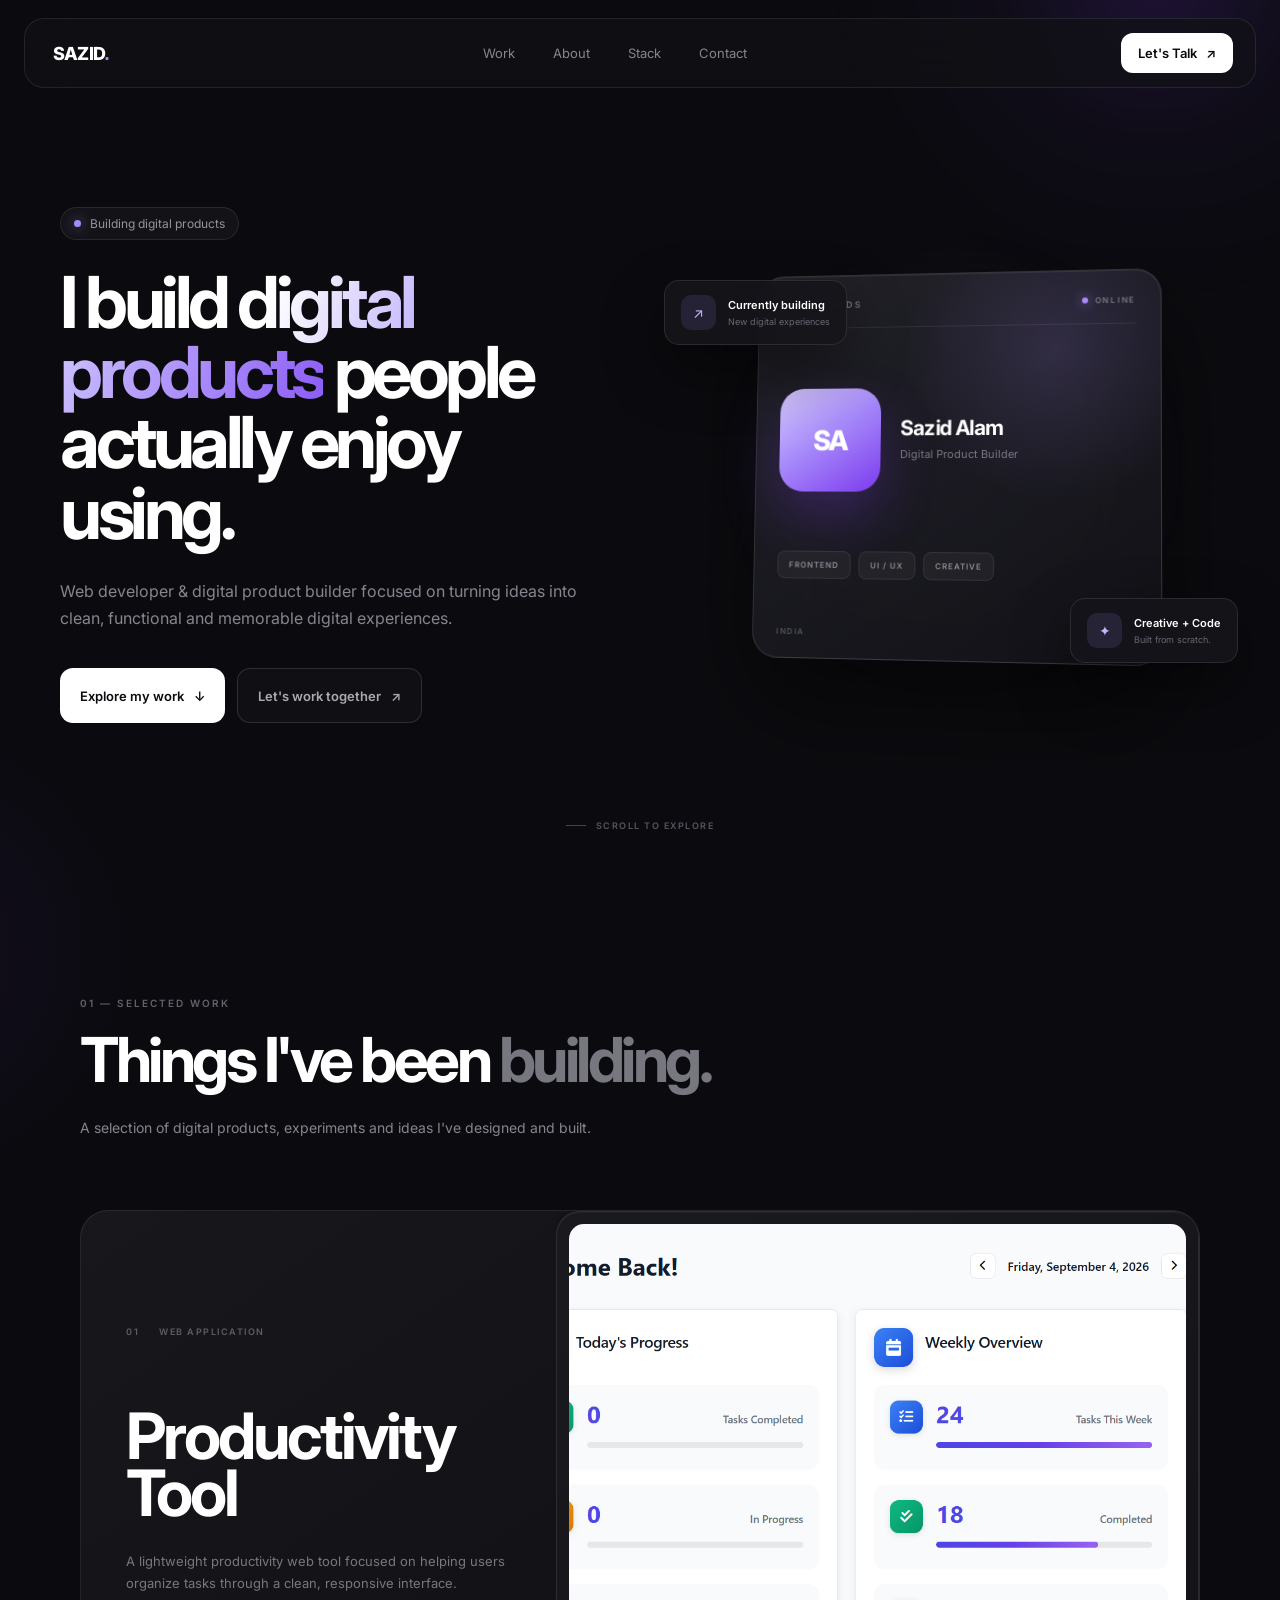
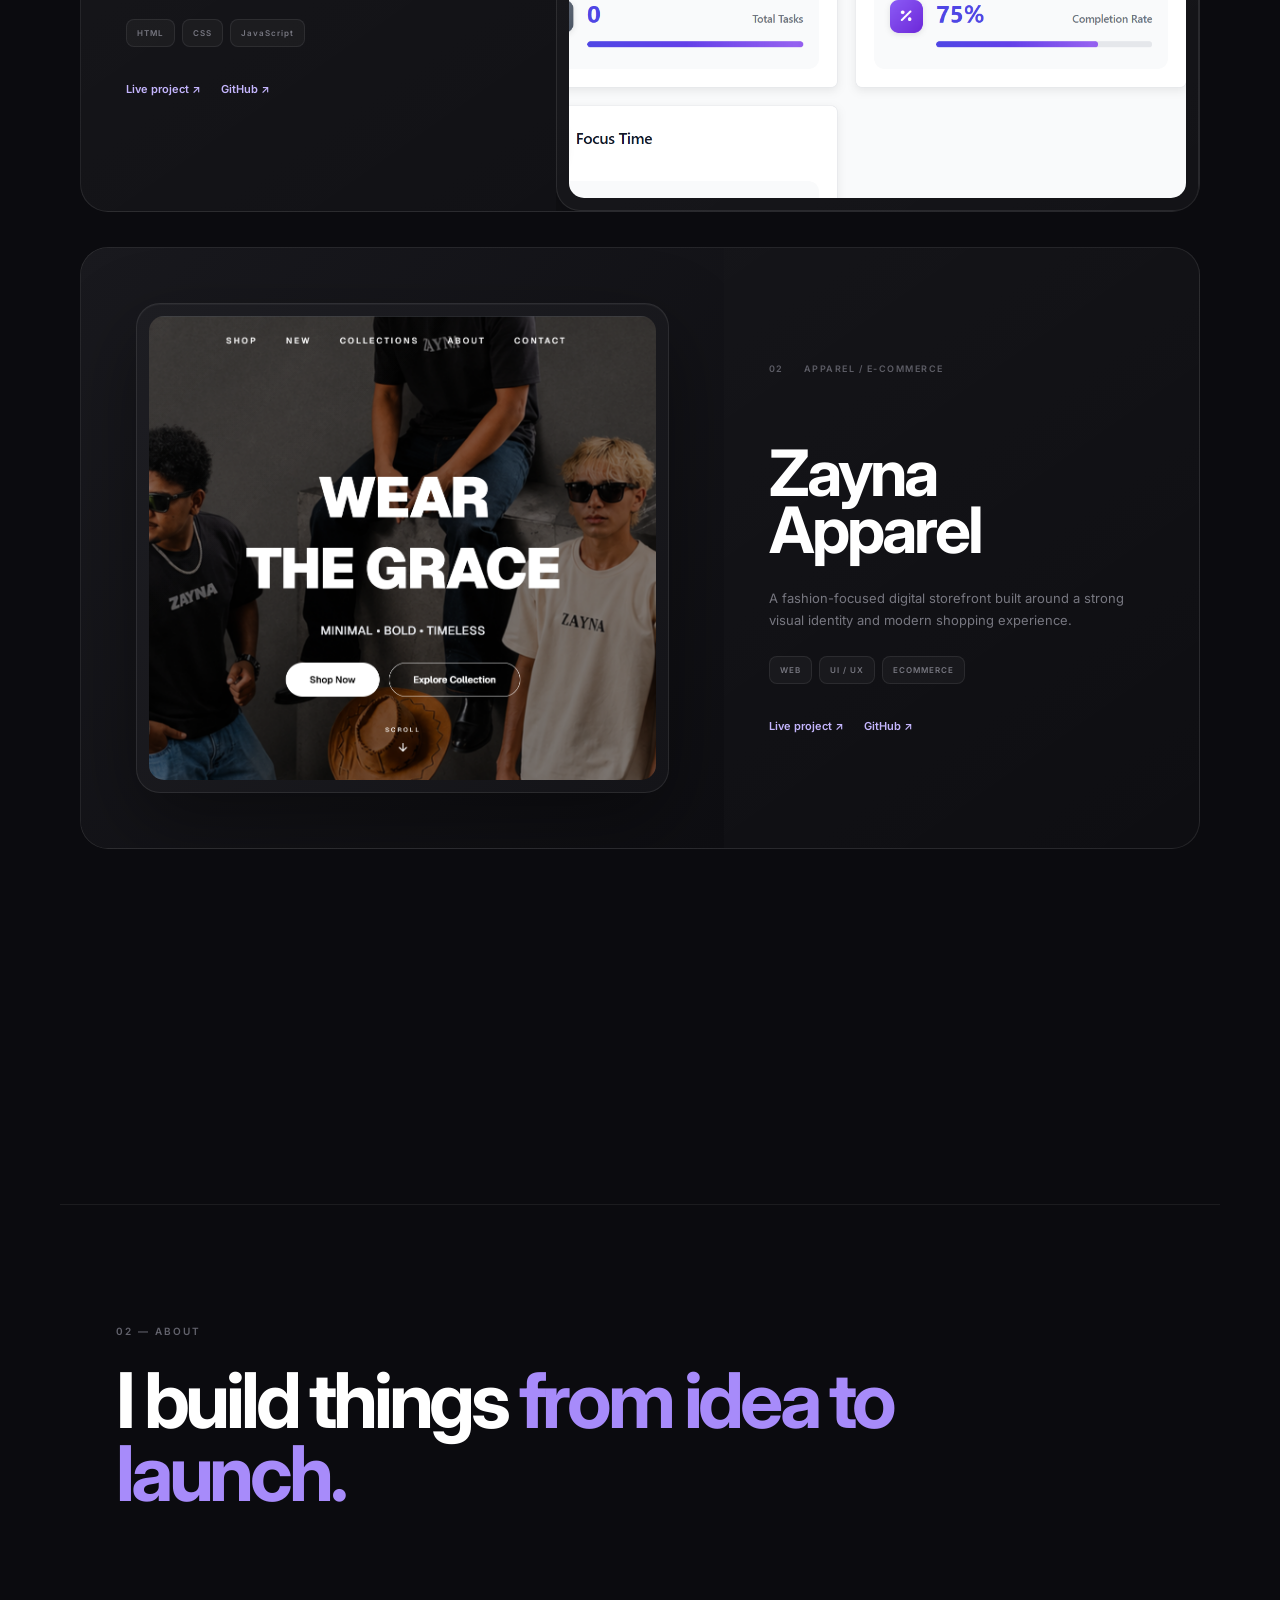
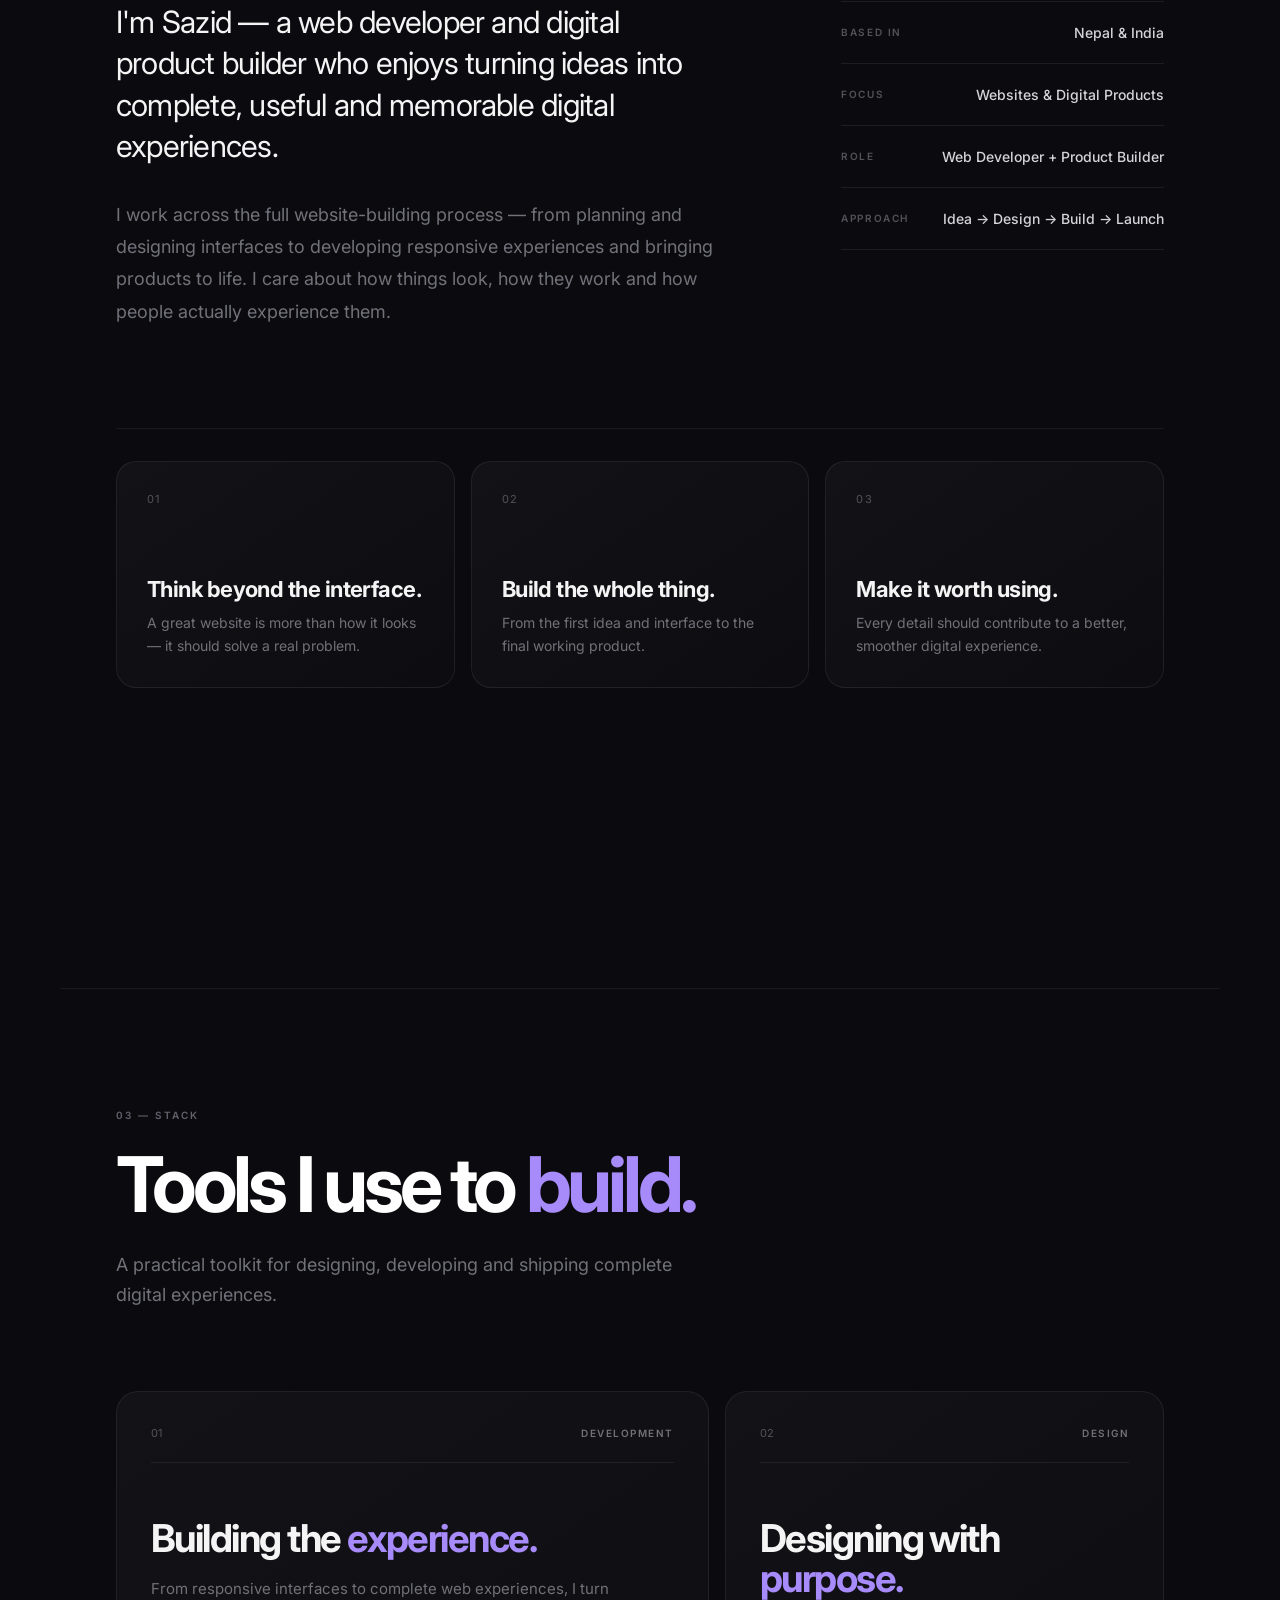
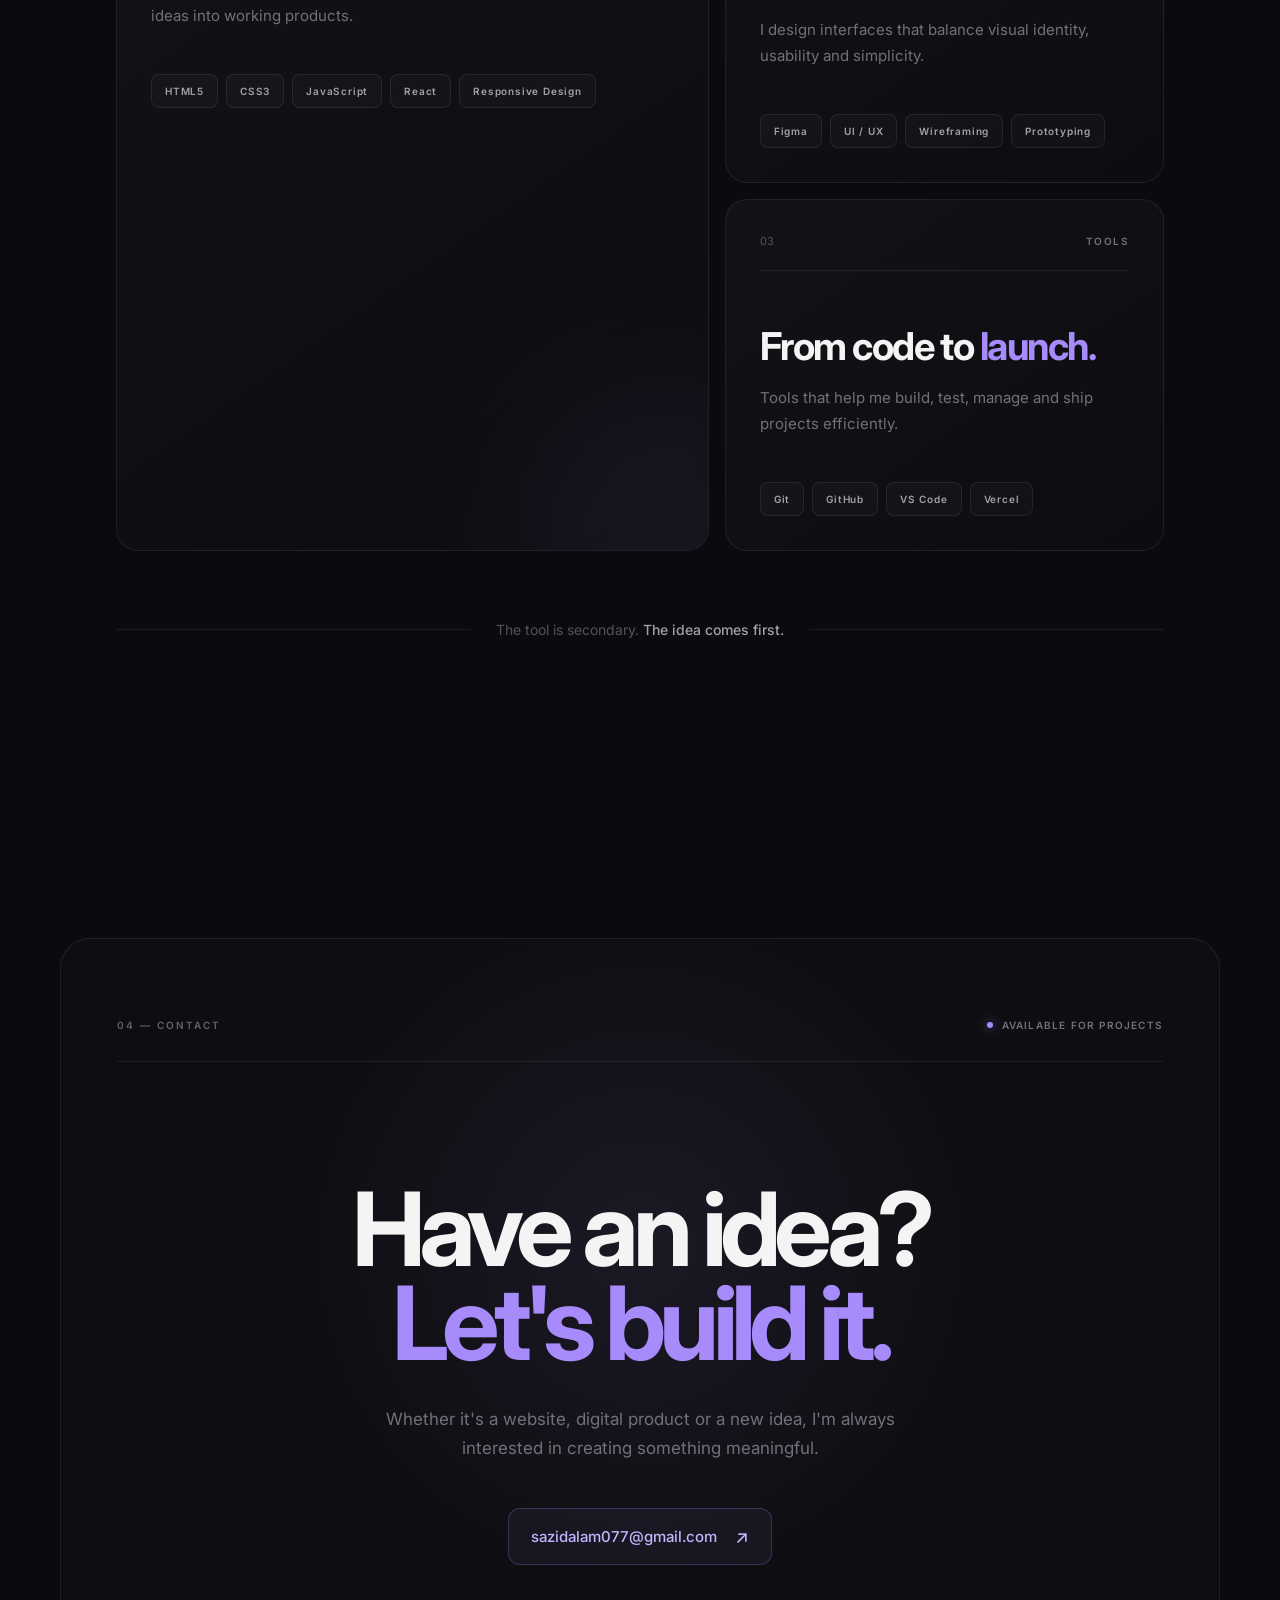
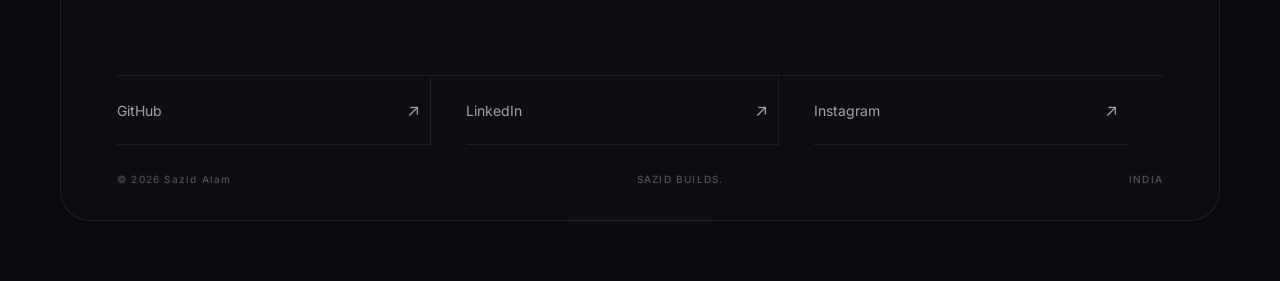
==== index.html @ a290284c "Deploy new portfolio" ====
<!DOCTYPE html>
<html lang="en">

<head>

    <meta charset="UTF-8">

    <meta
        name="viewport"
        content="width=device-width, initial-scale=1.0"
    >

    <!-- SEO -->
    <meta
        name="description"
        content="Sazid Alam — Web Developer and Digital Product Builder creating modern websites and digital experiences."
    >

    <meta
        name="keywords"
        content="Sazid Alam, web developer, website developer, digital product builder, UI UX designer, frontend developer, India"
    >

    <meta
        name="author"
        content="Sazid Alam"
    >

    <meta
        name="robots"
        content="index, follow"
    >


    <!-- Theme -->
    <meta
        name="theme-color"
        content="#0B0B0F"
    >


    <!-- Open Graph / Social Preview -->

    <meta
        property="og:title"
        content="Sazid Builds — Web Developer & Digital Product Builder"
    >

    <meta
        property="og:description"
        content="I build digital products people actually enjoy using."
    >

    <meta
        property="og:type"
        content="website"
    >

    <meta
        property="og:url"
        content="https://sazidbuilds.in/"
    >

    <meta
        property="og:image"
        content="https://sazidbuilds.in/assets/images/og-preview.png"
    >


    <!-- Twitter / X Preview -->

    <meta
        name="twitter:card"
        content="summary_large_image"
    >

    <meta
        name="twitter:title"
        content="Sazid Builds — Web Developer & Digital Product Builder"
    >

    <meta
        name="twitter:description"
        content="I build digital products people actually enjoy using."
    >

    <meta
        name="twitter:image"
        content="https://sazidbuilds.in/assets/images/og-preview.png"
    >


    <!-- Page -->

    <title>
        Sazid Builds — Web Developer & Digital Product Builder
    </title>
    <link
    rel="canonical"
    href="https://sazidbuilds.in/"
>


    <!-- Favicon -->

    <link
    rel="icon"
    type="image/svg+xml"
    href="assets/icons/favicon.svg"
>


    <!-- Preconnect -->

    <link
        rel="preconnect"
        href="https://fonts.googleapis.com"
    >

    <link
        rel="preconnect"
        href="https://fonts.gstatic.com"
        crossorigin
    >


    <!-- Font -->

    <link
        href="https://fonts.googleapis.com/css2?family=Inter:wght@400;500;600;700;800&display=swap"
        rel="stylesheet"
    >


    <!-- Main stylesheet -->

    <link
        rel="stylesheet"
        href="style.css"
    >

</head>


<body>

    <!-- Background glow -->
    <div class="background-glow"></div>


    <!-- NAVBAR -->
    <header class="navbar">

    <a href="#" class="logo">
        SAZID<span>.</span>
    </a>


    <!-- Desktop navigation -->
    <nav class="nav-links">

        <a href="#work">Work</a>
        <a href="#about">About</a>
        <a href="#stack">Stack</a>
        <a href="#contact">Contact</a>

    </nav>


    <!-- Desktop CTA -->
    <a href="#contact" class="nav-button">
        Let's Talk
        <span>↗</span>
    </a>


    <!-- Mobile menu button -->
    <button
        class="menu-toggle"
        aria-label="Open navigation"
        aria-expanded="false">

        <span></span>
        <span></span>

    </button>

</header>


<!-- Mobile navigation -->

<div class="mobile-menu">

    <nav>

        <a href="#work">Work</a>
        <a href="#about">About</a>
        <a href="#stack">Stack</a>
        <a href="#contact">Contact</a>

    </nav>


    <a href="#contact" class="mobile-menu-cta">
        Let's work together
        <span>↗</span>
    </a>

</div>



    <!-- HERO -->
    <main>

        <section class="hero">

            <div class="hero-content">

                <div class="status">
                    <span class="status-dot"></span>
                    Building digital products
                </div>


                <h1>
                    I build
                    <span class="gradient-text">digital products</span>
                    people actually enjoy using.
                </h1>


               <p class="hero-description">
    Web developer & digital product builder focused on turning
    ideas into clean, functional and memorable digital experiences.
</p>


                <div class="hero-buttons">

                    <a href="#work" class="primary-button">
                        Explore my work
                        <span>↓</span>
                    </a>

                    <a href="#contact" class="secondary-button">
                        Let's work together
                        <span>↗</span>
                    </a>

                </div>

            </div>



            <!-- HERO VISUAL -->
            <div class="hero-visual">

                <div class="hero-grid"></div>

                <div class="hero-glow"></div>


                <!-- Main identity card -->
                <div class="identity-card">

                    <div class="identity-top">

                        <span>SAZID BUILDS</span>

                        <span class="live-indicator">
                            <i></i>
                            ONLINE
                        </span>

                    </div>


                    <div class="identity-center">

                        <div class="monogram">
                            SA
                        </div>

                        <div class="identity-name">
                            <h3>Sazid Alam</h3>
                            <p>Digital Product Builder</p>
                        </div>

                    </div>


                    <div class="identity-tags">

                        <span>FRONTEND</span>
                        <span>UI / UX</span>
                        <span>CREATIVE</span>

                    </div>


                    <div class="identity-footer">
                        <span>INDIA</span>
                        <span>2026</span>
                    </div>

                </div>



                <!-- Floating card 1 -->
                <div class="floating-card floating-card-one">

                    <div class="floating-icon">
                        ✦
                    </div>

                    <div>
                        <strong>Creative + Code</strong>
                        <small>Built from scratch.</small>
                    </div>

                </div>



                <!-- Floating card 2 -->
                <div class="floating-card floating-card-two">

                    <span class="mini-symbol">
                        ↗
                    </span>

                    <div>
                        <strong>Currently building</strong>
                        <small>New digital experiences</small>
                    </div>

                </div>

            </div>

        </section>



        <!-- SCROLL INDICATOR -->
        <div class="scroll-indicator">
            <span></span>
            Scroll to explore
        </div>



        <!-- =========================================
             SELECTED WORK
        ========================================== -->

        <section id="work" class="work-section">


            <!-- SECTION HEADING -->
            <div class="section-heading">

                <span class="eyebrow">
                    01 — SELECTED WORK
                </span>

                <h2>
                    Things I've been
                    <span>building.</span>
                </h2>

                <p class="section-intro">
                    A selection of digital products, experiments and ideas
                    I've designed and built.
                </p>

            </div>



            <!-- =========================================
                 PROJECT 01 — PRODUCTIVITY TOOL
            ========================================== -->

            <article class="project project-featured">


                <!-- PROJECT INFORMATION -->
                <div class="project-info">

                    <div class="project-meta">
                        <span>01</span>
                        <span>WEB APPLICATION</span>
                    </div>


                    <h3>
                        Productivity<br>
                        Tool
                    </h3>


                    <p>
                        A lightweight productivity web tool focused on
                        helping users organize tasks through a clean,
                        responsive interface.
                    </p>


                    <div class="tech-list">
                        <span>HTML</span>
                        <span>CSS</span>
                        <span>JavaScript</span>
                    </div>


                    <div class="project-links">

                        <a
                            href="https://sazidalam077-svg.github.io/productivity-tool/"
                            target="_blank"
                            rel="noopener noreferrer">
                            Live project ↗
                        </a>

                        <a
                            href="https://github.com/sazidalam077-svg/productivity-tool"
                            target="_blank"
                            rel="noopener noreferrer">
                            GitHub ↗
                        </a>

                    </div>

                </div>



                <!-- REAL PRODUCTIVITY SCREENSHOT -->
                <div class="project-visual productivity-visual">

                    <div class="real-project-frame">

                        <div class="project-image-wrap">

                            <img
                                src="assets/images/productivity-tool.png"
                                alt="Productivity Tool dashboard">

                        </div>

                    </div>

                </div>

            </article>



            <!-- =========================================
                 PROJECT 02 — ZAYNA APPAREL
            ========================================== -->

            <article class="project project-zayna">


                <!-- REAL ZAYNA SCREENSHOT -->
                <div class="project-visual zayna-visual">

                    <div class="real-project-frame">

                        <div class="project-image-wrap">

                            <img
                                src="assets/images/zayna.png"
                                alt="Zayna Apparel website">

                        </div>

                    </div>

                </div>



                <!-- PROJECT INFORMATION -->
                <div class="project-info">

                    <div class="project-meta">
                        <span>02</span>
                        <span>APPAREL / E-COMMERCE</span>
                    </div>


                    <h3>
                        Zayna<br>
                        Apparel
                    </h3>


                    <p>
                        A fashion-focused digital storefront built around
                        a strong visual identity and modern shopping experience.
                    </p>


                    <div class="tech-list">
                        <span>WEB</span>
                        <span>UI / UX</span>
                        <span>ECOMMERCE</span>
                    </div>


                    <div class="project-links">

                        <a
                            href="https://zayna-apparel.vercel.app"
                            target="_blank"
                            rel="noopener noreferrer">
                            Live project ↗
                        </a>

                        <a
                            href="https://github.com/sazidalam077-svg/zayna-apparel"
                            target="_blank"
                            rel="noopener noreferrer">
                            GitHub ↗
                        </a>

                    </div>

                </div>

            </article>


        </section>
          <!-- =========================================
     ABOUT
========================================= -->

<section id="about" class="about-section">

    <div class="about-heading">

        <span class="eyebrow">
            02 — ABOUT
        </span>

        <h2>
            I build things
            <span>from idea to launch.</span>
        </h2>

    </div>


    <div class="about-grid">

        <!-- Main introduction -->
        <div class="about-main">

            <p class="about-lead">
                I'm Sazid — a web developer and digital product
                builder who enjoys turning ideas into complete,
                useful and memorable digital experiences.
            </p>

            <p class="about-text">
                I work across the full website-building process —
                from planning and designing interfaces to developing
                responsive experiences and bringing products to life.
                I care about how things look, how they work and how
                people actually experience them.
            </p>

        </div>


        <!-- Side information -->
        <div class="about-side">

            <div class="about-item">
                <span>BASED IN</span>
                <strong>Nepal & India</strong>
            </div>

            <div class="about-item">
                <span>FOCUS</span>
                <strong>Websites & Digital Products</strong>
            </div>

            <div class="about-item">
                <span>ROLE</span>
                <strong>Web Developer + Product Builder</strong>
            </div>

            <div class="about-item">
                <span>APPROACH</span>
                <strong>Idea → Design → Build → Launch</strong>
            </div>

        </div>

    </div>


    <!-- Philosophy cards -->
    <div class="about-principles">

        <div class="principle-card">

            <span>01</span>

            <h3>
                Think beyond the interface.
            </h3>

            <p>
                A great website is more than how it looks —
                it should solve a real problem.
            </p>

        </div>


        <div class="principle-card">

            <span>02</span>

            <h3>
                Build the whole thing.
            </h3>

            <p>
                From the first idea and interface to the
                final working product.
            </p>

        </div>


        <div class="principle-card">

            <span>03</span>

            <h3>
                Make it worth using.
            </h3>

            <p>
                Every detail should contribute to a better,
                smoother digital experience.
            </p>

        </div>

    </div>

</section>  
<!-- =========================================
     STACK
========================================= -->

<section id="stack" class="stack-section">

    <div class="stack-heading">

        <span class="eyebrow">
            03 — STACK
        </span>

        <h2>
            Tools I use to
            <span>build.</span>
        </h2>

        <p>
            A practical toolkit for designing, developing and
            shipping complete digital experiences.
        </p>

    </div>


    <div class="stack-grid">


        <!-- DEVELOPMENT -->

        <div class="stack-card stack-card-large">

            <div class="stack-card-top">
                <span>01</span>
                <span>DEVELOPMENT</span>
            </div>

            <h3>
                Building the
                <span>experience.</span>
            </h3>

            <p>
                From responsive interfaces to complete web
                experiences, I turn ideas into working products.
            </p>

            <div class="stack-tags">

                <span>HTML5</span>
                <span>CSS3</span>
                <span>JavaScript</span>
                <span>React</span>
                <span>Responsive Design</span>

            </div>

        </div>



        <!-- DESIGN -->

        <div class="stack-card">

            <div class="stack-card-top">
                <span>02</span>
                <span>DESIGN</span>
            </div>

            <h3>
                Designing with
                <span>purpose.</span>
            </h3>

            <p>
                I design interfaces that balance visual identity,
                usability and simplicity.
            </p>

            <div class="stack-tags">

                <span>Figma</span>
                <span>UI / UX</span>
                <span>Wireframing</span>
                <span>Prototyping</span>

            </div>

        </div>



        <!-- TOOLS -->

        <div class="stack-card">

            <div class="stack-card-top">
                <span>03</span>
                <span>TOOLS</span>
            </div>

            <h3>
                From code to
                <span>launch.</span>
            </h3>

            <p>
                Tools that help me build, test, manage and
                ship projects efficiently.
            </p>

            <div class="stack-tags">

                <span>Git</span>
                <span>GitHub</span>
                <span>VS Code</span>
                <span>Vercel</span>

            </div>

        </div>


    </div>


    <!-- Bottom statement -->

    <div class="stack-footer">

        <span class="stack-footer-line"></span>

        <p>
            The tool is secondary.
            <strong>The idea comes first.</strong>
        </p>

        <span class="stack-footer-line"></span>

    </div>

</section>
<!-- =========================================
     CONTACT
========================================= -->

<section id="contact" class="contact-section">

    <div class="contact-top">

        <span class="eyebrow">
            04 — CONTACT
        </span>

        <span class="contact-status">
            <i></i>
            AVAILABLE FOR PROJECTS
        </span>

    </div>


    <div class="contact-content">

        <h2>
            Have an idea?
            <span>Let's build it.</span>
        </h2>

        <p>
            Whether it's a website, digital product or a new idea,
            I'm always interested in creating something meaningful.
        </p>

        <a
            href="mailto:sazidalam077@gmail.com"
            class="contact-email">
            sazidalam077@gmail.com
            <span>↗</span>
        </a>

    </div>


    <!-- CONTACT LINKS -->

    <div class="contact-links">

        <a
    href="https://github.com/sazidalam077-svg"
    target="_blank"
    rel="noopener noreferrer"
    aria-label="Visit Sazid Alam on GitHub">

    <span>GitHub</span>
    <span>↗</span>

</a>


        <a
    href="https://www.linkedin.com/in/sazid-alam-04b32231a/"
    target="_blank"
    rel="noopener noreferrer"
    aria-label="Visit Sazid Alam on LinkedIn">

            <span>LinkedIn</span>
            <span>↗</span>

        </a>


       <a
    href="https://www.instagram.com/being_yawn_/"
    target="_blank"
    rel="noopener noreferrer"
    aria-label="Visit Sazid Alam on Instagram">

            <span>Instagram</span>
            <span>↗</span>

        </a>

    </div>


    <!-- FOOTER -->

    <footer class="site-footer">

        <span>
            © 2026 Sazid Alam
        </span>

        <span>
            SAZID BUILDS.
        </span>

        <span>
            INDIA
        </span>

    </footer>

</section>


    </main>



    <!-- JAVASCRIPT -->
    <script src="script.js"></script>

</body>

</html>
---- style.css ----
/* =========================================================
   SAZID BUILDS — GLOBAL
========================================================= */

:root {
    --bg: #0b0b0f;
    --surface: #111116;
    --surface-light: #17171d;

    --white: #ffffff;
    --text: #e8e8ed;
    --muted: #85858f;
    --dim: #55555f;

    --purple: #a78bfa;
    --purple-light: #c4b5fd;
    --purple-dark: #7c3aed;

    --border: rgba(255, 255, 255, 0.09);
    --border-light: rgba(255, 255, 255, 0.13);
}


/* =========================================================
   RESET
========================================================= */

* {
    margin: 0;
    padding: 0;
    box-sizing: border-box;
}

html {
    scroll-behavior: smooth;
}

body {
    font-family: "Inter", sans-serif;
    background: var(--bg);
    color: var(--white);
    min-height: 100vh;
    overflow-x: hidden;
}

a {
    color: inherit;
    text-decoration: none;
}

button,
a {
    -webkit-tap-highlight-color: transparent;
}


/* =========================================================
   BACKGROUND
========================================================= */

body::before {
    content: "";

    position: fixed;

    width: 650px;
    height: 650px;

    top: -350px;
    right: -200px;

    background:
        radial-gradient(
            circle,
            rgba(124, 58, 237, 0.18),
            rgba(124, 58, 237, 0.04) 35%,
            transparent 70%
        );

    filter: blur(20px);

    pointer-events: none;

    z-index: -2;
}

body::after {
    content: "";

    position: fixed;

    width: 500px;
    height: 500px;

    left: -350px;
    bottom: -300px;

    background:
        radial-gradient(
            circle,
            rgba(124, 58, 237, 0.08),
            transparent 70%
        );

    pointer-events: none;

    z-index: -2;
}


/* =========================================================
   NAVBAR
========================================================= */

.navbar {
    position: fixed;

    top: 18px;
    left: 50%;

    transform: translateX(-50%);

    width: min(1250px, calc(100% - 48px));

    height: 70px;

    padding: 0 22px 0 28px;

    display: flex;
    align-items: center;
    justify-content: space-between;

    background:
        rgba(17, 17, 22, 0.72);

    border: 1px solid var(--border);

    border-radius: 20px;

    backdrop-filter: blur(24px);
    -webkit-backdrop-filter: blur(24px);

    z-index: 1000;

    transition:
        background 0.3s ease,
        border-color 0.3s ease,
        box-shadow 0.3s ease;
}

.navbar.scrolled {
    background:
        rgba(11, 11, 15, 0.9);

    border-color:
        rgba(255, 255, 255, 0.12);

    box-shadow:
        0 15px 50px rgba(0, 0, 0, 0.3);
}


/* Logo */

.logo {
    font-size: 18px;

    font-weight: 800;

    letter-spacing: -0.8px;
}

.logo span {
    color: var(--purple);
}


/* Navigation */

.nav-links {
    display: flex;

    align-items: center;

    gap: 38px;
}

.nav-links a {
    color: #85858e;

    font-size: 13px;

    transition:
        color 0.25s ease;
}

.nav-links a:hover {
    color: var(--white);
}


/* Let's Talk */

.nav-button {
    display: flex;

    align-items: center;

    gap: 9px;

    padding: 12px 17px;

    background: var(--white);

    color: #0b0b0f;

    border-radius: 12px;

    font-size: 13px;

    font-weight: 600;

    transition:
        transform 0.25s ease,
        box-shadow 0.25s ease;
}

.nav-button:hover {
    transform: translateY(-2px);

    box-shadow:
        0 10px 30px rgba(255, 255, 255, 0.12);
}


/* =========================================================
   HERO
========================================================= */

.hero {
    position: relative;

    width: min(1250px, 100%);

    min-height: 850px;

    margin: 0 auto;

    padding:
        180px 45px
        100px;

    display: grid;

    grid-template-columns:
        1fr
        0.95fr;

    align-items: center;

    gap: 70px;
}


/* =========================================================
   HERO LEFT
========================================================= */

.hero-content {
    position: relative;

    z-index: 5;
}


/* Status */

.status {
    display: inline-flex;

    align-items: center;

    gap: 9px;

    padding: 8px 13px;

    margin-bottom: 27px;

    background:
        rgba(255, 255, 255, 0.035);

    border:
        1px solid var(--border);

    border-radius: 100px;

    color: #94949e;

    font-size: 12px;
}

.status-dot {
    width: 7px;
    height: 7px;

    border-radius: 50%;

    background: var(--purple);

    box-shadow:
        0 0 14px rgba(167, 139, 250, 0.8);
}


/* Heading */

.hero h1 {
    max-width: 700px;

    font-size:
        clamp(48px, 5.6vw, 76px);

    line-height: 0.98;

    font-weight: 700;

    letter-spacing: -4.5px;
}

.gradient-text {
    background:
        linear-gradient(
            110deg,
            #ffffff 10%,
            #c4b5fd 45%,
            #8b5cf6 100%
        );

    -webkit-background-clip: text;
    background-clip: text;

    color: transparent;
}


/* Description */

.hero-description {
    max-width: 570px;

    margin-top: 30px;

    color: var(--muted);

    font-size: 16px;

    line-height: 1.7;
}


/* Buttons */

.hero-buttons {
    display: flex;

    gap: 12px;

    margin-top: 36px;
}

.primary-button,
.secondary-button {
    display: flex;

    align-items: center;

    justify-content: center;

    gap: 10px;

    min-height: 55px;

    padding: 0 20px;

    border-radius: 13px;

    font-size: 13px;

    font-weight: 600;

    transition:
        transform 0.25s ease,
        background 0.25s ease,
        border-color 0.25s ease;
}

.primary-button {
    background: var(--white);

    color: #0b0b0f;
}

.primary-button:hover {
    transform: translateY(-3px);

    box-shadow:
        0 12px 35px rgba(255, 255, 255, 0.1);
}

.secondary-button {
    background:
        rgba(255, 255, 255, 0.025);

    border:
        1px solid var(--border-light);

    color: #aaaab3;
}

.secondary-button:hover {
    transform: translateY(-3px);

    background:
        rgba(255, 255, 255, 0.05);

    color: white;
}


/* =========================================================
   HERO RIGHT
========================================================= */

.hero-visual {
    position: relative;

    height: 520px;

    display: flex;

    align-items: center;
    justify-content: center;

    perspective: 1200px;
}


/* =========================================================
   GRID
========================================================= */

.hero-grid {
    position: absolute;

    width: 560px;
    height: 560px;

    background-image:
        linear-gradient(
            rgba(255, 255, 255, 0.035) 1px,
            transparent 1px
        ),
        linear-gradient(
            90deg,
            rgba(255, 255, 255, 0.035) 1px,
            transparent 1px
        );

    background-size: 45px 45px;

    opacity: 0.65;

    mask-image:
        radial-gradient(
            circle,
            black 15%,
            transparent 70%
        );

    -webkit-mask-image:
        radial-gradient(
            circle,
            black 15%,
            transparent 70%
        );

    transform:
        perspective(900px)
        rotateX(58deg)
        rotateZ(-10deg);

    pointer-events: none;
}


/* =========================================================
   HERO GLOW
========================================================= */

.hero-glow {
    position: absolute;

    width: 430px;
    height: 430px;

    border-radius: 50%;

    background:
        radial-gradient(
            circle,
            rgba(139, 92, 246, 0.22),
            rgba(139, 92, 246, 0.07) 40%,
            transparent 70%
        );

    filter: blur(25px);

    pointer-events: none;
}


/* =========================================================
   IDENTITY CARD
========================================================= */

.identity-card {
    position: relative;

    width: 410px;
    height: 390px;

    padding: 24px;

    border-radius: 26px;

    background:
        linear-gradient(
            145deg,
            rgba(35, 35, 42, 0.9),
            rgba(17, 17, 22, 0.94)
        );

    border:
        1px solid
        rgba(255, 255, 255, 0.13);

    box-shadow:
        0 45px 100px rgba(0, 0, 0, 0.55),
        inset 0 1px 0 rgba(255, 255, 255, 0.07);

    backdrop-filter: blur(25px);
    -webkit-backdrop-filter: blur(25px);

    transform:
        rotateY(-8deg)
        rotateX(4deg);

    z-index: 3;

    transition:
        transform 0.15s ease-out;
}


/* subtle shine */

.identity-card::before {
    content: "";

    position: absolute;

    inset: 0;

    border-radius: inherit;

    background:
        radial-gradient(
            circle at 75% 20%,
            rgba(167, 139, 250, 0.16),
            transparent 35%
        );

    pointer-events: none;
}


/* =========================================================
   CARD TOP
========================================================= */

.identity-top {
    position: relative;

    display: flex;

    align-items: center;

    justify-content: space-between;

    padding-bottom: 18px;

    border-bottom:
        1px solid
        rgba(255, 255, 255, 0.08);

    color: #777780;

    font-size: 9px;

    font-weight: 600;

    letter-spacing: 1.7px;

    z-index: 2;
}


/* Online */

.live-indicator {
    display: flex;

    align-items: center;

    gap: 7px;

    font-size: 8px;

    color: #777780;
}

.live-indicator i {
    display: block;

    width: 6px;
    height: 6px;

    border-radius: 50%;

    background: var(--purple);

    box-shadow:
        0 0 12px
        rgba(167, 139, 250, 0.9);

    animation:
        pulse 2s ease-in-out infinite;
}

@keyframes pulse {

    0%,
    100% {
        opacity: 1;
    }

    50% {
        opacity: 0.35;
    }
}


/* =========================================================
   IDENTITY CENTER
========================================================= */

.identity-center {
    position: relative;

    display: flex;

    align-items: center;

    gap: 20px;

    margin-top: 62px;

    z-index: 2;
}


/* =========================================================
   SA MONOGRAM
========================================================= */

.monogram {
    flex-shrink: 0;

    width: 105px;
    height: 105px;

    display: grid;

    place-items: center;

    border-radius: 25px;

    background:
        linear-gradient(
            145deg,
            #d8ccff 0%,
            #a78bfa 45%,
            #7c3aed 100%
        );

    color: white;

    font-size: 28px;

    font-weight: 800;

    letter-spacing: -2px;

    box-shadow:
        0 25px 55px
        rgba(124, 58, 237, 0.28);
}


/* =========================================================
   IDENTITY NAME
========================================================= */

.identity-name h3 {
    color: white;

    font-size: 21px;

    line-height: 1.1;

    letter-spacing: -0.8px;
}

.identity-name p {
    margin-top: 8px;

    color: #777780;

    font-size: 11px;

    line-height: 1.4;
}


/* =========================================================
   TAGS
========================================================= */

.identity-tags {
    position: relative;

    display: flex;

    gap: 8px;

    margin-top: 60px;

    z-index: 2;
}

.identity-tags span {
    padding: 8px 11px;

    background:
        rgba(255, 255, 255, 0.045);

    border:
        1px solid
        rgba(255, 255, 255, 0.08);

    border-radius: 8px;

    color: #8b8b94;

    font-size: 8px;

    font-weight: 600;

    letter-spacing: 1px;
}


/* =========================================================
   CARD FOOTER
========================================================= */

.identity-footer {
    position: absolute;

    left: 24px;
    right: 24px;
    bottom: 21px;

    display: flex;

    justify-content: space-between;

    color: #51515a;

    font-size: 8px;

    font-weight: 600;

    letter-spacing: 1.5px;

    z-index: 2;
}


/* =========================================================
   FLOATING CARDS
========================================================= */

.floating-card {
    position: absolute;

    display: flex;

    align-items: center;

    gap: 12px;

    padding: 14px 16px;

    background:
        rgba(20, 20, 26, 0.9);

    border:
        1px solid
        rgba(255, 255, 255, 0.1);

    border-radius: 15px;

    backdrop-filter: blur(20px);
    -webkit-backdrop-filter: blur(20px);

    box-shadow:
        0 25px 60px rgba(0, 0, 0, 0.45);

    z-index: 5;
}


/* Creative card */

.floating-card-one {
    right: -18px;
    bottom: 62px;

    animation:
        floatOne 5s ease-in-out infinite;
}


/* Currently building */

.floating-card-two {
    left: -25px;
    top: 75px;

    animation:
        floatTwo 6s ease-in-out infinite;
}


@keyframes floatOne {

    0%,
    100% {
        transform: translateY(0);
    }

    50% {
        transform: translateY(-9px);
    }
}

@keyframes floatTwo {

    0%,
    100% {
        transform: translateY(0);
    }

    50% {
        transform: translateY(9px);
    }
}


/* Icons */

.floating-icon,
.mini-symbol {
    width: 35px;
    height: 35px;

    display: grid;

    place-items: center;

    flex-shrink: 0;

    border-radius: 10px;

    background:
        rgba(167, 139, 250, 0.13);

    color: var(--purple-light);

    font-size: 14px;
}


/* Floating text */

.floating-card strong {
    display: block;

    color: white;

    font-size: 11px;

    font-weight: 600;

    white-space: nowrap;
}

.floating-card small {
    display: block;

    margin-top: 4px;

    color: #686871;

    font-size: 9px;

    white-space: nowrap;
}


/* =========================================================
   SCROLL INDICATOR
========================================================= */

.scroll-indicator {
    display: flex;

    align-items: center;
    justify-content: center;

    gap: 10px;

    margin-top: -30px;

    color: #55555f;

    font-size: 9px;

    font-weight: 600;

    letter-spacing: 1.5px;

    text-transform: uppercase;
}

.scroll-indicator span {
    width: 20px;
    height: 1px;

    background: #44444c;
}


/* =========================================================
   SELECTED WORK
========================================================= */

.preview-section {
    width: min(1100px, calc(100% - 50px));

    margin: 0 auto;

    padding:
        150px 0
        120px;
}


/* Heading */

.section-heading {
    margin-bottom: 55px;
}

.eyebrow {
    color: #62626c;

    font-size: 10px;

    font-weight: 600;

    letter-spacing: 2px;
}

.section-heading h2 {
    max-width: 650px;

    margin-top: 18px;

    font-size:
        clamp(40px, 5vw, 62px);

    line-height: 1;

    letter-spacing: -3.5px;
}

.section-heading h2 span {
    color: #777780;
}


/* Project placeholder */

.coming-soon-card {
    position: relative;

    min-height: 300px;

    padding: 34px;

    display: flex;

    align-items: flex-end;

    justify-content: space-between;

    overflow: hidden;

    border-radius: 25px;

    background:
        linear-gradient(
            135deg,
            rgba(255, 255, 255, 0.055),
            rgba(255, 255, 255, 0.015)
        );

    border:
        1px solid
        rgba(167, 139, 250, 0.2);

    transition:
        transform 0.3s ease,
        border-color 0.3s ease;
}

.coming-soon-card:hover {
    transform: translateY(-5px);

    border-color:
        rgba(167, 139, 250, 0.35);
}


/* project number */

.project-number {
    color: #55555f;

    font-size: 11px;

    font-weight: 600;

    letter-spacing: 2px;
}


/* project title */

.coming-soon-card h3 {
    margin-top: 90px;

    color: white;

    font-size: 28px;

    letter-spacing: -1px;
}

.coming-soon-card p {
    max-width: 500px;

    margin-top: 12px;

    color: #71717b;

    font-size: 13px;

    line-height: 1.65;
}


/* Arrow */

.arrow {
    width: 48px;
    height: 48px;

    display: grid;

    place-items: center;

    flex-shrink: 0;

    border-radius: 50%;

    background:
        rgba(255, 255, 255, 0.06);

    color: white;

    font-size: 18px;

    transition:
        transform 0.25s ease;
}

.coming-soon-card:hover .arrow {
    transform: translate(3px, -3px);
}


/* =========================================================
   RESPONSIVE — TABLET
========================================================= */

@media (max-width: 950px) {

    .hero {
        grid-template-columns: 1fr;

        text-align: center;

        padding-top: 155px;

        gap: 40px;
    }

    .hero-content {
        display: flex;

        flex-direction: column;

        align-items: center;
    }

    .hero h1 {
        max-width: 750px;
    }

    .hero-description {
        max-width: 600px;
    }

    .hero-visual {
        height: 500px;
    }

    .floating-card-one {
        right: 3%;
    }

    .floating-card-two {
        left: 3%;
    }

    .scroll-indicator {
        margin-top: 0;
    }
}


/* =========================================================
   RESPONSIVE — MOBILE
========================================================= */

@media (max-width: 600px) {

    .navbar {
        top: 12px;

        width: calc(100% - 24px);

        height: 62px;

        padding:
            0 13px 0 18px;

        border-radius: 17px;
    }

    .nav-links {
        display: none;
    }

    .logo {
        font-size: 16px;
    }

    .nav-button {
        padding: 10px 13px;

        font-size: 12px;
    }


    /* Hero */

    .hero {
        min-height: auto;

        padding:
            140px 20px
            80px;

        gap: 35px;
    }

    .status {
        font-size: 11px;
    }

    .hero h1 {
        font-size: 45px;

        line-height: 1;

        letter-spacing: -2.8px;
    }

    .hero-description {
        font-size: 14px;

        line-height: 1.65;
    }


    /* Buttons */

    .hero-buttons {
        width: 100%;

        flex-direction: column;
    }

    .primary-button,
    .secondary-button {
        width: 100%;
    }


    /* Visual */

    .hero-visual {
        height: 420px;

        margin-top: 15px;
    }

    .hero-grid {
        width: 390px;
        height: 390px;
    }

    .hero-glow {
        width: 330px;
        height: 330px;
    }


    /* Identity card */

    .identity-card {
        width: 88%;

        height: 330px;

        padding: 18px;

        border-radius: 21px;
    }

    .identity-top {
        padding-bottom: 14px;
    }

    .identity-center {
        margin-top: 48px;

        gap: 14px;
    }

    .monogram {
        width: 78px;
        height: 78px;

        border-radius: 19px;

        font-size: 21px;
    }

    .identity-name h3 {
        font-size: 17px;
    }

    .identity-name p {
        font-size: 9px;
    }

    .identity-tags {
        margin-top: 40px;

        gap: 5px;
    }

    .identity-tags span {
        padding: 7px 8px;

        font-size: 7px;
    }

    .identity-footer {
        left: 18px;
        right: 18px;
        bottom: 16px;
    }


    /* Floating cards */

    .floating-card {
        padding: 10px 11px;

        gap: 8px;
    }

    .floating-card-one {
        right: -2px;

        bottom: 45px;
    }

    .floating-card-two {
        left: -2px;

        top: 45px;
    }

    .floating-icon,
    .mini-symbol {
        width: 30px;
        height: 30px;

        font-size: 12px;
    }

    .floating-card strong {
        font-size: 9px;
    }

    .floating-card small {
        font-size: 7px;
    }


    /* Work */

    .preview-section {
        width: calc(100% - 40px);

        padding:
            100px 0
            80px;
    }

    .section-heading h2 {
        font-size: 43px;

        letter-spacing: -2.5px;
    }

    .coming-soon-card {
        min-height: 310px;

        padding: 25px;

        flex-direction: column;

        align-items: flex-start;

        justify-content: space-between;
    }

    .coming-soon-card h3 {
        margin-top: 60px;

        font-size: 24px;
    }

    .arrow {
        align-self: flex-end;
    }
}


/* =========================================================
   VERY SMALL PHONES
========================================================= */

@media (max-width: 380px) {

    .hero h1 {
        font-size: 40px;
    }

    .identity-card {
        width: 92%;
    }

    .floating-card-two {
        left: -8px;
    }

    .floating-card-one {
        right: -8px;
    }
}
/* =========================================================
   SELECTED WORK
========================================================= */

.work-section {
    width: min(1120px, calc(100% - 50px));

    margin: 0 auto;

    padding:
        160px 0
        140px;
}

.section-heading {
    margin-bottom: 70px;
}

.section-intro {
    max-width: 520px;

    margin-top: 25px;

    color: var(--muted);

    font-size: 14px;

    line-height: 1.7;
}


/* =========================================================
   PROJECT BASE
========================================================= */

.project {
    position: relative;

    display: grid;

    grid-template-columns: 0.85fr 1.15fr;

    min-height: 600px;

    margin-bottom: 35px;

    overflow: hidden;

    border-radius: 28px;

    background:
        linear-gradient(
            145deg,
            rgba(255,255,255,0.055),
            rgba(255,255,255,0.015)
        );

    border:
        1px solid
        rgba(255,255,255,0.09);

    transition:
        transform 0.4s ease,
        border-color 0.4s ease;
}

.project:hover {
    transform: translateY(-6px);

    border-color:
        rgba(167,139,250,0.25);
}


/* =========================================================
   PROJECT INFO
========================================================= */

.project-info {
    position: relative;

    padding: 45px;

    display: flex;

    flex-direction: column;

    justify-content: center;

    z-index: 3;
}

.project-meta {
    display: flex;

    gap: 20px;

    color: #5d5d66;

    font-size: 9px;

    font-weight: 600;

    letter-spacing: 1.5px;
}

.project-info h3 {
    margin-top: 70px;

    color: white;

    font-size: clamp(45px, 5vw, 67px);

    line-height: 0.9;

    letter-spacing: -3px;
}

.project-info p {
    max-width: 410px;

    margin-top: 28px;

    color: #777780;

    font-size: 13px;

    line-height: 1.7;
}


/* =========================================================
   TECH
========================================================= */

.tech-list {
    display: flex;

    flex-wrap: wrap;

    gap: 7px;

    margin-top: 25px;
}

.tech-list span {
    padding: 8px 10px;

    border:
        1px solid
        rgba(255,255,255,0.08);

    border-radius: 8px;

    background:
        rgba(255,255,255,0.035);

    color: #777780;

    font-size: 8px;

    font-weight: 600;

    letter-spacing: 1px;
}


/* =========================================================
   LINKS
========================================================= */

.project-links {
    display: flex;

    gap: 20px;

    margin-top: 35px;
}

.project-links a {
    color: #c4b5fd;

    font-size: 11px;

    font-weight: 600;

    transition:
        color 0.2s ease;
}

.project-links a:hover {
    color: white;
}


/* =========================================================
   PROJECT VISUAL
========================================================= */

.project-visual {
    position: relative;

    min-height: 600px;

    overflow: hidden;
}


/* =========================================================
   PRODUCTIVITY
========================================================= */

.productivity-visual {
    display: grid;

    place-items: center;

    background:
        radial-gradient(
            circle at 50% 45%,
            rgba(139,92,246,0.18),
            transparent 55%
        );
}

.browser-window {
    width: 78%;

    border-radius: 18px;

    overflow: hidden;

    background: #111116;

    border:
        1px solid
        rgba(255,255,255,0.1);

    box-shadow:
        0 40px 80px
        rgba(0,0,0,0.5);

    transform:
        rotate(-3deg);

    transition:
        transform 0.5s ease;
}

.project:hover .browser-window {
    transform:
        rotate(-1deg)
        scale(1.025);
}

.browser-bar {
    height: 38px;

    display: flex;

    align-items: center;

    gap: 15px;

    padding: 0 14px;

    background:
        rgba(255,255,255,0.035);

    border-bottom:
        1px solid
        rgba(255,255,255,0.06);

    color: #55555e;

    font-size: 8px;
}

.browser-dots {
    display: flex;

    gap: 5px;
}

.browser-dots i {
    width: 6px;
    height: 6px;

    border-radius: 50%;

    background:
        rgba(255,255,255,0.18);
}

.productivity-ui {
    display: flex;

    min-height: 350px;
}

.ui-sidebar {
    width: 24%;

    padding: 18px 12px;

    border-right:
        1px solid
        rgba(255,255,255,0.06);
}

.ui-logo {
    width: 25px;
    height: 25px;

    display: grid;
    place-items: center;

    margin-bottom: 30px;

    border-radius: 7px;

    background:
        rgba(167,139,250,0.2);

    color: #c4b5fd;

    font-size: 9px;

    font-weight: 700;
}

.ui-line {
    height: 6px;

    width: 70%;

    margin: 15px 0;

    border-radius: 10px;

    background:
        rgba(255,255,255,0.07);
}

.ui-line.active {
    width: 85%;

    background:
        rgba(167,139,250,0.45);
}

.ui-main {
    flex: 1;

    padding: 25px;
}

.ui-heading {
    display: flex;

    justify-content: space-between;

    align-items: center;

    margin-bottom: 25px;
}

.ui-heading small {
    display: block;

    color: #55555f;

    font-size: 6px;

    letter-spacing: 1px;
}

.ui-heading strong {
    display: block;

    margin-top: 5px;

    font-size: 14px;
}

.ui-avatar {
    width: 27px;
    height: 27px;

    display: grid;
    place-items: center;

    border-radius: 50%;

    background:
        linear-gradient(
            135deg,
            #c4b5fd,
            #7c3aed
        );

    font-size: 7px;

    font-weight: 700;
}

.task-card {
    display: flex;

    align-items: center;

    gap: 12px;

    padding: 14px;

    margin-bottom: 9px;

    border:
        1px solid
        rgba(255,255,255,0.06);

    border-radius: 10px;

    background:
        rgba(255,255,255,0.025);
}

.task-card.faded {
    opacity: 0.4;
}

.check {
    width: 14px;
    height: 14px;

    border-radius: 50%;

    border:
        1px solid
        rgba(167,139,250,0.6);
}

.task-card strong {
    display: block;

    font-size: 9px;
}

.task-card small {
    display: block;

    margin-top: 4px;

    color: #55555f;

    font-size: 7px;
}


/* =========================================================
   ZAYNA
========================================================= */

.project-zayna {
    grid-template-columns: 1.15fr 0.85fr;
}

.zayna-visual {
    padding: 55px;

    display: grid;

    place-items: center;

    background:
        linear-gradient(
            135deg,
            #19191e,
            #0e0e12
        );
}

.zayna-preview {
    width: 90%;
    height: 88%;

    padding: 24px;

    border:
        1px solid
        rgba(255,255,255,0.1);

    background:
        #101014;

    box-shadow:
        0 40px 90px
        rgba(0,0,0,0.45);
}

.zayna-top {
    display: flex;

    align-items: center;
    justify-content: space-between;

    color: #777780;

    font-size: 7px;

    letter-spacing: 1px;
}

.zayna-top div {
    display: flex;

    gap: 15px;
}

.zayna-center {
    height: 90%;

    display: flex;

    flex-direction: column;

    justify-content: center;

    align-items: center;

    text-align: center;
}

.zayna-center small {
    color: #777780;

    font-size: 7px;

    letter-spacing: 2px;
}

.zayna-center h4 {
    margin-top: 25px;

    font-size: clamp(45px, 6vw, 75px);

    line-height: 0.82;

    letter-spacing: -5px;
}

.zayna-arrow {
    margin-top: 30px;

    width: 40px;
    height: 40px;

    display: grid;

    place-items: center;

    border:
        1px solid
        rgba(255,255,255,0.15);

    border-radius: 50%;

    color: white;
}


/* =========================================================
   MOBILE
========================================================= */

@media (max-width: 850px) {

    .work-section {
        padding:
            100px 0
            80px;
    }

    .project,
    .project-zayna,
    .project-ayurveda {
        grid-template-columns: 1fr;
    }

    .project-info {
        padding: 35px;
        order: 1;
    }

    .project-visual {
        min-height: 450px;

        order: 2;
    }

    .project-info h3 {
        margin-top: 45px;
    }

    .browser-window {
        width: 85%;
    }

    .zayna-preview {
        width: 85%;
        height: 85%;
    }

    .ai-orbit {
        transform: scale(0.8);
    }
}


@media (max-width: 600px) {

    .work-section {
        width: calc(100% - 40px);
    }

    .section-heading {
        margin-bottom: 45px;
    }

    .project {
        border-radius: 20px;
    }

    .project-info {
        padding: 25px;
    }

    .project-info h3 {
        font-size: 48px;

        letter-spacing: -2.5px;
    }

    .project-visual {
        min-height: 350px;
    }

    .productivity-ui {
        min-height: 250px;
    }

    .ui-sidebar {
        display: none;
    }

    .ui-main {
        padding: 18px;
    }

    .zayna-visual {
        padding: 25px;
    }

    .zayna-center h4 {
        font-size: 55px;
    }

    .ai-orbit {
        transform: scale(0.65);
    }
}
/* =========================================
   REAL PROJECT SCREENSHOTS
========================================= */

.real-project-frame {
    width: 100%;
    height: 100%;
    padding: 18px;

    border-radius: 24px;

    background: rgba(255, 255, 255, 0.025);

    border: 1px solid rgba(255, 255, 255, 0.08);

    box-shadow:
        0 30px 80px rgba(0, 0, 0, 0.35),
        inset 0 1px 0 rgba(255, 255, 255, 0.04);

    overflow: hidden;

    transition:
        border-color 0.5s ease,
        transform 0.5s ease,
        box-shadow 0.5s ease;
}


.project-image-wrap {
    position: relative;

    width: 100%;
    height: 100%;

    border-radius: 14px;

    overflow: hidden;

    background: #111116;
}


.project-image-wrap img {
    width: 100%;
    height: 100%;

    display: block;

    object-fit: cover;
    object-position: center top;

    transition:
        transform 0.7s cubic-bezier(0.22, 1, 0.36, 1),
        filter 0.5s ease;
}


/* Subtle glass reflection */
.project-image-wrap::after {
    content: "";

    position: absolute;
    inset: 0;

    pointer-events: none;

    background:
        linear-gradient(
            135deg,
            rgba(255, 255, 255, 0.06),
            transparent 35%
        );

    opacity: 0.45;
}


/* Hover */
.project:hover .project-image-wrap img {
    transform: scale(1.035);
}


.project:hover .real-project-frame {
    border-color: rgba(167, 139, 250, 0.28);

    box-shadow:
        0 35px 90px rgba(0, 0, 0, 0.45),
        0 0 40px rgba(167, 139, 250, 0.06);
}


/* Productivity screenshot */
.productivity-visual .project-image-wrap img {
    object-position: center top;
}


/* Zayna screenshot */
.zayna-visual .project-image-wrap img {
    object-position: center top;
}


/* =========================================
   MOBILE
========================================= */

@media (max-width: 768px) {

    .real-project-frame {
        padding: 10px;
        border-radius: 18px;
    }

    .project-image-wrap {
        border-radius: 10px;
    }

    .project-image-wrap img {
        object-fit: cover;
    }

}
/* =========================================
   PROJECT SCREENSHOT — FINAL FRAMING
========================================= */

.real-project-frame {
    width: 100%;
    padding: 14px;
    box-sizing: border-box;

    border-radius: 24px;

    background: rgba(255, 255, 255, 0.025);
    border: 1px solid rgba(255, 255, 255, 0.09);

    box-shadow:
        0 30px 80px rgba(0, 0, 0, 0.38),
        inset 0 1px 0 rgba(255, 255, 255, 0.04);

    overflow: hidden;

    transition:
        border-color 0.5s ease,
        box-shadow 0.5s ease,
        transform 0.5s ease;
}


.project-image-wrap {
    position: relative;

    width: 100%;
    aspect-ratio: 16 / 9;

    border-radius: 16px;

    overflow: hidden;

    background: #111116;
}


/* Show the actual project screenshot */
.project-image-wrap img {
    width: 100%;
    height: 100%;

    display: block;

    object-fit: contain;
    object-position: center;

    background: #111116;

    transition:
        transform 0.7s cubic-bezier(0.22, 1, 0.36, 1);
}


/* Subtle glass reflection */
.project-image-wrap::after {
    content: "";

    position: absolute;
    inset: 0;

    pointer-events: none;

    background:
        linear-gradient(
            135deg,
            rgba(255, 255, 255, 0.055),
            transparent 35%
        );

    opacity: 0.45;
}


/* Hover effect */
.project:hover .project-image-wrap img {
    transform: scale(1.025);
}


.project:hover .real-project-frame {
    border-color: rgba(167, 139, 250, 0.28);

    box-shadow:
        0 35px 90px rgba(0, 0, 0, 0.45),
        0 0 45px rgba(167, 139, 250, 0.06);
}


/* Productivity Tool */
.productivity-visual .project-image-wrap img {
    object-fit: contain;
    object-position: center;
}


/* Zayna */
.zayna-visual .project-image-wrap img {
    object-fit: contain;
    object-position: center;
}


/* =========================================
   MOBILE
========================================= */

@media (max-width: 768px) {

    .real-project-frame {
        padding: 9px;
        border-radius: 18px;
    }

    .project-image-wrap {
        aspect-ratio: 16 / 10;
        border-radius: 11px;
    }

    .project-image-wrap img {
        object-fit: contain;
    }

}
/* =========================================
   PROJECT SCREENSHOTS — POLISHED VERSION
========================================= */

.real-project-frame {
    width: 100%;
    height: 100%;
    padding: 12px;
    box-sizing: border-box;

    border-radius: 24px;

    background: rgba(255, 255, 255, 0.025);
    border: 1px solid rgba(255, 255, 255, 0.09);

    box-shadow:
        0 30px 80px rgba(0, 0, 0, 0.38),
        inset 0 1px 0 rgba(255, 255, 255, 0.04);

    overflow: hidden;

    transition:
        border-color 0.5s ease,
        box-shadow 0.5s ease,
        transform 0.5s ease;
}


/* Image container */
.project-image-wrap {
    position: relative;

    width: 100%;
    height: 100%;

    border-radius: 15px;

    overflow: hidden;

    background: #111116;
}


/* Actual screenshot */
.project-image-wrap img {
    width: 100%;
    height: 100%;

    display: block;

    object-fit: cover;
    object-position: center;

    transition:
        transform 0.7s cubic-bezier(0.22, 1, 0.36, 1);
}


/* Productivity Tool */
.productivity-visual .project-image-wrap img {
    object-fit: cover;
    object-position: center center;
}


/* Zayna */
.zayna-visual .project-image-wrap img {
    object-fit: cover;
    object-position: center center;
}


/* Subtle reflection */
.project-image-wrap::after {
    content: "";

    position: absolute;
    inset: 0;

    pointer-events: none;

    background:
        linear-gradient(
            135deg,
            rgba(255, 255, 255, 0.055),
            transparent 35%
        );

    opacity: 0.35;
}


/* Hover */
.project:hover .project-image-wrap img {
    transform: scale(1.025);
}


.project:hover .real-project-frame {
    border-color: rgba(167, 139, 250, 0.28);

    box-shadow:
        0 35px 90px rgba(0, 0, 0, 0.45),
        0 0 45px rgba(167, 139, 250, 0.06);
}


/* =========================================
   PRODUCTIVITY SPECIFIC
========================================= */

.productivity-visual {
    overflow: hidden;
}


/* =========================================
   ZAYNA SPECIFIC
========================================= */

.zayna-visual {
    overflow: hidden;
}


/* =========================================
   MOBILE
========================================= */

@media (max-width: 768px) {

    .real-project-frame {
        padding: 8px;
        border-radius: 18px;
    }

    .project-image-wrap {
        border-radius: 11px;
    }

    .project-image-wrap img {
        object-fit: cover;
    }

}
/* =========================================
   ABOUT SECTION
========================================= */

.about-section {
    position: relative;

    width: min(1400px, calc(100% - 120px));

    margin: 180px auto 0;
    padding: 120px 56px;

    border-top: 1px solid rgba(255, 255, 255, 0.07);
}


/* Heading */

.about-heading {
    margin-bottom: 90px;
}

.about-heading .eyebrow {
    display: block;
    margin-bottom: 28px;
}

.about-heading h2 {
    max-width: 850px;

    margin: 0;

    font-size: clamp(52px, 6vw, 92px);
    line-height: 0.95;
    letter-spacing: -0.055em;
    font-weight: 700;
}

.about-heading h2 span {
    color: #a78bfa;
}


/* Main grid */

.about-grid {
    display: grid;

    grid-template-columns: 1.5fr 0.8fr;

    gap: 120px;

    padding-bottom: 100px;

    border-bottom: 1px solid rgba(255, 255, 255, 0.07);
}


/* Main text */

.about-main {
    max-width: 780px;
}

.about-lead {
    margin: 0 0 32px;

    font-size: clamp(25px, 2.4vw, 36px);
    line-height: 1.35;
    letter-spacing: -0.025em;

    color: #f4f4f5;
}

.about-text {
    max-width: 680px;

    margin: 0;

    font-size: 18px;
    line-height: 1.8;

    color: #71717a;
}


/* Side information */

.about-side {
    display: flex;
    flex-direction: column;

    border-top: 1px solid rgba(255, 255, 255, 0.08);
}

.about-item {
    display: flex;

    align-items: center;
    justify-content: space-between;

    gap: 30px;

    padding: 22px 0;

    border-bottom: 1px solid rgba(255, 255, 255, 0.08);
}

.about-item span {
    font-size: 10px;
    font-weight: 600;

    letter-spacing: 0.16em;

    color: #52525b;
}

.about-item strong {
    font-size: 14px;
    font-weight: 500;

    color: #d4d4d8;

    text-align: right;
}


/* =========================================
   PRINCIPLES
========================================= */

.about-principles {
    display: grid;

    grid-template-columns: repeat(3, 1fr);

    gap: 16px;

    margin-top: 32px;
}


.principle-card {
    position: relative;

    min-height: 220px;

    padding: 30px;

    border: 1px solid rgba(255, 255, 255, 0.07);

    border-radius: 20px;

    background:
        linear-gradient(
            145deg,
            rgba(255, 255, 255, 0.035),
            rgba(255, 255, 255, 0.012)
        );

    transition:
        transform 0.45s cubic-bezier(0.22, 1, 0.36, 1),
        border-color 0.45s ease,
        background 0.45s ease;
}


.principle-card:hover {
    transform: translateY(-6px);

    border-color: rgba(167, 139, 250, 0.22);

    background:
        linear-gradient(
            145deg,
            rgba(167, 139, 250, 0.07),
            rgba(255, 255, 255, 0.015)
        );
}


.principle-card > span {
    display: block;

    margin-bottom: 70px;

    font-size: 11px;

    color: #52525b;

    letter-spacing: 0.12em;
}


.principle-card h3 {
    margin: 0 0 10px;

    font-size: 22px;
    letter-spacing: -0.025em;

    color: #f4f4f5;
}


.principle-card p {
    margin: 0;

    font-size: 14px;
    line-height: 1.6;

    color: #71717a;
}


/* =========================================
   ABOUT — MOBILE
========================================= */

@media (max-width: 900px) {

    .about-section {
        width: calc(100% - 40px);

        margin-top: 120px;

        padding: 90px 20px;
    }

    .about-grid {
        grid-template-columns: 1fr;

        gap: 60px;
    }

    .about-principles {
        grid-template-columns: 1fr;
    }

}


@media (max-width: 600px) {

    .about-section {
        width: calc(100% - 28px);

        padding: 70px 10px;
    }

    .about-heading {
        margin-bottom: 60px;
    }

    .about-lead {
        font-size: 25px;
    }

    .about-text {
        font-size: 16px;
    }

    .about-item {
        align-items: flex-start;
        flex-direction: column;
        gap: 8px;
    }

    .about-item strong {
        text-align: left;
    }

    .principle-card {
        min-height: 190px;
    }

    .principle-card > span {
        margin-bottom: 45px;
    }

}
/* =========================================
   STACK SECTION
========================================= */

.stack-section {
    position: relative;

    width: min(1400px, calc(100% - 120px));

    margin: 180px auto 0;

    padding: 120px 56px;

    border-top: 1px solid rgba(255, 255, 255, 0.07);
}


/* =========================================
   HEADING
========================================= */

.stack-heading {
    margin-bottom: 80px;
}

.stack-heading .eyebrow {
    display: block;
    margin-bottom: 28px;
}

.stack-heading h2 {
    max-width: 800px;

    margin: 0 0 28px;

    font-size: clamp(52px, 6vw, 92px);

    line-height: 0.95;

    letter-spacing: -0.055em;

    font-weight: 700;
}

.stack-heading h2 span {
    color: #a78bfa;
}

.stack-heading p {
    max-width: 600px;

    margin: 0;

    font-size: 18px;

    line-height: 1.7;

    color: #71717a;
}


/* =========================================
   STACK GRID
========================================= */

.stack-grid {
    display: grid;

    grid-template-columns: 1.35fr 1fr;

    gap: 16px;
}


/* =========================================
   STACK CARD
========================================= */

.stack-card {
    position: relative;

    min-height: 330px;

    padding: 34px;

    border-radius: 22px;

    border: 1px solid rgba(255, 255, 255, 0.07);

    background:
        linear-gradient(
            145deg,
            rgba(255, 255, 255, 0.035),
            rgba(255, 255, 255, 0.012)
        );

    overflow: hidden;

    transition:
        transform 0.5s cubic-bezier(0.22, 1, 0.36, 1),
        border-color 0.45s ease,
        background 0.45s ease;
}


.stack-card-large {
    grid-row: span 2;

    min-height: 676px;
}


.stack-card:hover {
    transform: translateY(-6px);

    border-color: rgba(167, 139, 250, 0.22);

    background:
        linear-gradient(
            145deg,
            rgba(167, 139, 250, 0.065),
            rgba(255, 255, 255, 0.012)
        );
}


/* =========================================
   CARD TOP
========================================= */

.stack-card-top {
    display: flex;

    justify-content: space-between;

    align-items: center;

    padding-bottom: 22px;

    border-bottom: 1px solid rgba(255, 255, 255, 0.07);
}

.stack-card-top span:first-child {
    font-size: 11px;

    color: #52525b;
}

.stack-card-top span:last-child {
    font-size: 10px;

    font-weight: 600;

    letter-spacing: 0.15em;

    color: #71717a;
}


/* =========================================
   CARD CONTENT
========================================= */

.stack-card h3 {
    max-width: 500px;

    margin: 55px 0 18px;

    font-size: clamp(30px, 3vw, 46px);

    line-height: 1.05;

    letter-spacing: -0.04em;

    color: #f4f4f5;
}

.stack-card h3 span {
    color: #a78bfa;
}


.stack-card p {
    max-width: 470px;

    margin: 0;

    font-size: 15px;

    line-height: 1.75;

    color: #71717a;
}


/* =========================================
   TAGS
========================================= */

.stack-tags {
    display: flex;

    flex-wrap: wrap;

    gap: 8px;

    margin-top: 45px;
}

.stack-tags span {
    display: inline-flex;

    align-items: center;

    min-height: 34px;

    padding: 0 13px;

    border-radius: 8px;

    border: 1px solid rgba(255, 255, 255, 0.08);

    background: rgba(255, 255, 255, 0.025);

    font-size: 10px;

    font-weight: 600;

    letter-spacing: 0.08em;

    color: #a1a1aa;

    transition:
        border-color 0.3s ease,
        color 0.3s ease,
        background 0.3s ease;
}


.stack-card:hover .stack-tags span {
    border-color: rgba(167, 139, 250, 0.16);

    color: #c4b5fd;
}


/* =========================================
   DECORATIVE GLOW
========================================= */

.stack-card-large::before {
    content: "";

    position: absolute;

    width: 280px;
    height: 280px;

    right: -100px;
    bottom: -120px;

    border-radius: 50%;

    background: rgba(167, 139, 250, 0.07);

    filter: blur(70px);

    pointer-events: none;
}


/* =========================================
   FOOTER STATEMENT
========================================= */

.stack-footer {
    display: flex;

    align-items: center;

    gap: 25px;

    margin-top: 70px;
}

.stack-footer-line {
    flex: 1;

    height: 1px;

    background: rgba(255, 255, 255, 0.07);
}

.stack-footer p {
    margin: 0;

    font-size: 14px;

    color: #52525b;

    white-space: nowrap;
}

.stack-footer strong {
    color: #a1a1aa;

    font-weight: 500;
}


/* =========================================
   MOBILE
========================================= */

@media (max-width: 900px) {

    .stack-section {
        width: calc(100% - 40px);

        margin-top: 120px;

        padding: 90px 20px;
    }

    .stack-grid {
        grid-template-columns: 1fr;
    }

    .stack-card-large {
        grid-row: auto;

        min-height: 420px;
    }

}


@media (max-width: 600px) {

    .stack-section {
        width: calc(100% - 28px);

        padding: 70px 10px;
    }

    .stack-heading {
        margin-bottom: 55px;
    }

    .stack-heading p {
        font-size: 16px;
    }

    .stack-card {
        min-height: 300px;

        padding: 25px;
    }

    .stack-card-large {
        min-height: 380px;
    }

    .stack-card h3 {
        margin-top: 40px;

        font-size: 32px;
    }

    .stack-tags {
        margin-top: 32px;
    }

    .stack-footer {
        gap: 12px;
    }

    .stack-footer p {
        font-size: 11px;

        text-align: center;

        white-space: normal;
    }

}
/* =========================================
   CONTACT SECTION
========================================= */

.contact-section {
    position: relative;

    width: min(1400px, calc(100% - 120px));

    margin: 180px auto 60px;

    padding: 80px 56px 35px;

    border-radius: 30px;

    border: 1px solid rgba(255, 255, 255, 0.08);

    background:
        radial-gradient(
            circle at 50% 35%,
            rgba(167, 139, 250, 0.08),
            transparent 42%
        ),
        rgba(255, 255, 255, 0.015);

    overflow: hidden;
}


/* =========================================
   TOP BAR
========================================= */

.contact-top {
    display: flex;

    justify-content: space-between;
    align-items: center;

    padding-bottom: 30px;

    border-bottom: 1px solid rgba(255, 255, 255, 0.07);
}


.contact-status {
    display: flex;

    align-items: center;

    gap: 9px;

    font-size: 10px;

    font-weight: 600;

    letter-spacing: 0.12em;

    color: #71717a;
}


.contact-status i {
    width: 6px;
    height: 6px;

    border-radius: 50%;

    background: #a78bfa;

    box-shadow:
        0 0 12px rgba(167, 139, 250, 0.7);
}


/* =========================================
   MAIN CONTENT
========================================= */

.contact-content {
    padding: 120px 0 110px;

    text-align: center;
}


.contact-content h2 {
    max-width: 1000px;

    margin: 0 auto;

    font-size: clamp(58px, 8vw, 120px);

    line-height: 0.92;

    letter-spacing: -0.065em;

    font-weight: 700;

    color: #f4f4f5;
}


.contact-content h2 span {
    display: block;

    color: #a78bfa;
}


.contact-content p {
    max-width: 560px;

    margin: 35px auto 45px;

    font-size: 17px;

    line-height: 1.7;

    color: #71717a;
}


/* =========================================
   EMAIL BUTTON
========================================= */

.contact-email {
    display: inline-flex;

    align-items: center;

    gap: 18px;

    padding: 17px 22px;

    border-radius: 12px;

    border: 1px solid rgba(167, 139, 250, 0.25);

    background: rgba(167, 139, 250, 0.06);

    color: #c4b5fd;

    font-size: 15px;

    font-weight: 500;

    text-decoration: none;

    transition:
        transform 0.35s ease,
        background 0.35s ease,
        border-color 0.35s ease;
}


.contact-email span {
    font-size: 18px;

    transition:
        transform 0.35s ease;
}


.contact-email:hover {
    transform: translateY(-4px);

    background: rgba(167, 139, 250, 0.11);

    border-color: rgba(167, 139, 250, 0.45);
}


.contact-email:hover span {
    transform: translate(3px, -3px);
}


/* =========================================
   SOCIAL LINKS
========================================= */

.contact-links {
    display: grid;

    grid-template-columns: repeat(3, 1fr);

    border-top: 1px solid rgba(255, 255, 255, 0.07);
}


.contact-links a {
    display: flex;

    justify-content: space-between;
    align-items: center;

    padding: 24px 10px 24px 0;

    margin-right: 35px;

    border-bottom: 1px solid rgba(255, 255, 255, 0.07);

    color: #a1a1aa;

    text-decoration: none;

    font-size: 14px;

    transition:
        color 0.3s ease,
        padding-left 0.3s ease;
}


.contact-links a:not(:last-child) {
    border-right: 1px solid rgba(255, 255, 255, 0.07);
}


.contact-links a:hover {
    color: #c4b5fd;

    padding-left: 8px;
}


.contact-links a span:last-child {
    font-size: 17px;
}


/* =========================================
   FOOTER
========================================= */

.site-footer {
    display: flex;

    justify-content: space-between;
    align-items: center;

    padding-top: 28px;

    font-size: 10px;

    font-weight: 500;

    letter-spacing: 0.12em;

    color: #52525b;
}


/* =========================================
   CONTACT — MOBILE
========================================= */

@media (max-width: 900px) {

    .contact-section {
        width: calc(100% - 40px);

        margin-top: 120px;

        padding: 60px 25px 30px;
    }

    .contact-content {
        padding: 90px 0;
    }

    .contact-links {
        grid-template-columns: 1fr;
    }

    .contact-links a {
        margin-right: 0;

        border-right: none !important;
    }

}


@media (max-width: 600px) {

    .contact-section {
        width: calc(100% - 28px);

        padding: 45px 18px 25px;

        border-radius: 22px;
    }

    .contact-top {
        align-items: flex-start;

        gap: 20px;
    }

    .contact-status {
        font-size: 8px;

        text-align: right;
    }

    .contact-content {
        padding: 70px 0;
    }

    .contact-content h2 {
        font-size: 52px;
    }

    .contact-content p {
        font-size: 15px;
    }

    .contact-email {
        max-width: 100%;

        font-size: 13px;

        padding: 15px 16px;
    }

    .site-footer {
        flex-direction: column;

        gap: 12px;

        text-align: center;
    }

}
/* =========================================
   NAVBAR SCROLL STATE
========================================= */

.navbar {
    transition:
        background 0.35s ease,
        border-color 0.35s ease,
        box-shadow 0.35s ease;
}

.navbar.scrolled {
    background: rgba(11, 11, 15, 0.72);

    backdrop-filter: blur(18px);
    -webkit-backdrop-filter: blur(18px);

    border-bottom: 1px solid rgba(255, 255, 255, 0.07);

    box-shadow:
        0 10px 40px rgba(0, 0, 0, 0.18);
}


/* =========================================
   SCROLL REVEAL
========================================= */

.reveal {
    opacity: 0;

    transform: translateY(30px);

    transition:
        opacity 0.8s ease,
        transform 0.8s cubic-bezier(0.22, 1, 0.36, 1);
}

.reveal.revealed {
    opacity: 1;

    transform: translateY(0);
}


/* Stagger project information slightly */

.project-info.reveal {
    transition-delay: 0.08s;
}


/* =========================================
   ACCESSIBILITY
========================================= */

@media (prefers-reduced-motion: reduce) {

    html {
        scroll-behavior: auto;
    }

    *,
    *::before,
    *::after {
        animation-duration: 0.01ms !important;
        animation-iteration-count: 1 !important;
        transition-duration: 0.01ms !important;
    }

}
/* =========================================
   MOBILE NAVIGATION
========================================= */

.menu-toggle {
    display: none;

    width: 44px;
    height: 44px;

    padding: 0;

    border: 1px solid rgba(255, 255, 255, 0.08);

    border-radius: 12px;

    background: rgba(255, 255, 255, 0.025);

    cursor: pointer;

    align-items: center;
    justify-content: center;

    flex-direction: column;

    gap: 5px;
}


.menu-toggle span {
    width: 16px;
    height: 1.5px;

    display: block;

    background: #d4d4d8;

    transition:
        transform 0.35s ease,
        opacity 0.35s ease;
}


/* Mobile menu */

.mobile-menu {
    position: fixed;

    top: 92px;
    left: 20px;
    right: 20px;

    z-index: 999;

    padding: 18px;

    border: 1px solid rgba(255, 255, 255, 0.08);

    border-radius: 20px;

    background: rgba(18, 18, 23, 0.94);

    backdrop-filter: blur(22px);
    -webkit-backdrop-filter: blur(22px);

    box-shadow:
        0 25px 70px rgba(0, 0, 0, 0.45);

    opacity: 0;

    visibility: hidden;

    transform: translateY(-12px) scale(0.98);

    transition:
        opacity 0.3s ease,
        visibility 0.3s ease,
        transform 0.3s ease;
}


.mobile-menu.open {
    opacity: 1;

    visibility: visible;

    transform: translateY(0) scale(1);
}


.mobile-menu nav {
    display: flex;

    flex-direction: column;
}


.mobile-menu nav a {
    padding: 17px 12px;

    border-bottom: 1px solid rgba(255, 255, 255, 0.06);

    color: #a1a1aa;

    text-decoration: none;

    font-size: 16px;

    transition:
        color 0.25s ease,
        padding-left 0.25s ease;
}


.mobile-menu nav a:hover {
    color: #f4f4f5;

    padding-left: 18px;
}


.mobile-menu-cta {
    display: flex;

    align-items: center;

    justify-content: space-between;

    margin-top: 14px;

    padding: 15px 16px;

    border-radius: 12px;

    background: #f4f4f5;

    color: #111116;

    text-decoration: none;

    font-size: 14px;

    font-weight: 600;
}


/* =========================================
   MOBILE LAYOUT
========================================= */

@media (max-width: 900px) {

    .navbar {
        width: calc(100% - 32px);

        padding: 14px 16px;
    }


    .nav-links,
    .navbar > .nav-button {
        display: none;
    }


    .menu-toggle {
        display: flex;
    }


    /* HERO */

    .hero {
        min-height: auto;

        padding-top: 150px;

        grid-template-columns: 1fr;

        gap: 80px;
    }


    .hero-content {
        max-width: 720px;
    }


    .hero h1 {
        font-size: clamp(54px, 10vw, 82px);
    }


    .hero-description {
        max-width: 620px;
    }


    .hero-visual {
        width: 100%;

        min-height: 520px;
    }


    /* WORK */

    .work-section {
        width: calc(100% - 40px);
    }


    .project {
        grid-template-columns: 1fr;

        min-height: auto;
    }


    .project-info {
        padding: 60px 40px;
    }


    .project-visual {
        min-height: 430px;
    }


    .project-zayna {
        grid-template-columns: 1fr;
    }


    .project-zayna .project-visual {
        order: 1;
    }


    .project-zayna .project-info {
        order: 2;
    }


    /* ABOUT */

    .about-grid {
        grid-template-columns: 1fr;

        gap: 60px;
    }


    .about-principles {
        grid-template-columns: 1fr;
    }


    /* STACK */

    .stack-grid {
        grid-template-columns: 1fr;
    }


    .stack-card-large {
        grid-row: auto;

        min-height: 420px;
    }

}


/* =========================================
   SMALL PHONES
========================================= */

@media (max-width: 600px) {

    .navbar {
        top: 12px;

        width: calc(100% - 24px);

        border-radius: 16px;
    }


    .mobile-menu {
        top: 78px;

        left: 12px;
        right: 12px;
    }


    .hero {
        width: calc(100% - 28px);

        padding-top: 120px;

        gap: 60px;
    }


    .hero h1 {
        font-size: clamp(46px, 13vw, 64px);

        line-height: 0.98;
    }


    .hero-description {
        font-size: 15px;

        line-height: 1.7;
    }


    .hero-buttons {
        flex-direction: column;

        align-items: stretch;
    }


    .hero-buttons a {
        justify-content: center;
    }


    .hero-visual {
        min-height: 400px;
    }


    .identity-card {
        width: 90%;
    }


    .floating-card {
        transform: scale(0.8);
    }


    .floating-card-one {
        left: -10px;
    }


    .floating-card-two {
        right: -10px;
    }


    /* WORK */

    .work-section {
        width: calc(100% - 28px);
    }


    .section-heading h2 {
        font-size: 50px;
    }


    .section-intro {
        font-size: 15px;
    }


    .project-info {
        padding: 50px 25px;
    }


    .project-info h3 {
        font-size: 54px;
    }


    .project-visual {
        min-height: 300px;
    }


    /* REAL PROJECT IMAGES */

    .real-project-frame {
        padding: 8px;

        border-radius: 18px;
    }


    .project-image-wrap {
        border-radius: 11px;
    }


    /* ABOUT */

    .about-section,
    .stack-section {
        width: calc(100% - 28px);
    }


    .about-heading h2,
    .stack-heading h2 {
        font-size: 52px;
    }


    .about-lead {
        font-size: 24px;
    }


    /* CONTACT */

    .contact-section {
        width: calc(100% - 24px);
    }


    .contact-content h2 {
        font-size: 50px;
    }

}
/* =========================================
   MOBILE FINAL LAYOUT FIX
========================================= */

html,
body {
    max-width: 100%;
    overflow-x: hidden;
}


/* =========================================
   MOBILE PROJECTS
========================================= */

@media (max-width: 900px) {

    .project {
        width: 100%;
        max-width: 100%;
        min-width: 0;

        overflow: hidden;
    }

    .project-info {
        width: 100%;
        max-width: 100%;
        min-width: 0;

        box-sizing: border-box;
    }

    .project-info h3 {
        max-width: 100%;

        font-size: clamp(48px, 12vw, 68px);

        line-height: 0.95;

        overflow-wrap: break-word;
        word-break: normal;
    }


    .project-info p {
        max-width: 100%;

        overflow-wrap: break-word;
    }


    .project-visual {
        width: 100%;
        max-width: 100%;
        min-width: 0;

        min-height: 0 !important;

        height: auto;

        box-sizing: border-box;

        overflow: hidden;
    }


    /* Real screenshot frame */

    .real-project-frame {
        width: 100%;
        height: auto;

        box-sizing: border-box;

        padding: 8px;

        overflow: hidden;
    }


    .project-image-wrap {
        width: 100%;
        height: auto;

        aspect-ratio: 16 / 9;

        overflow: hidden;
    }


    .project-image-wrap img {
        width: 100%;
        height: 100%;

        display: block;

        object-fit: cover;
        object-position: center;
    }

}


/* =========================================
   SMALL PHONE FIX
========================================= */

@media (max-width: 600px) {

    .project {
        border-radius: 20px;
    }


    .project-info {
        padding: 45px 25px 40px;
    }


    .project-info h3 {
        font-size: clamp(46px, 13vw, 60px);

        letter-spacing: -0.055em;
    }


    .project-info p {
        font-size: 15px;

        line-height: 1.65;
    }


    .project-links {
        flex-wrap: wrap;

        gap: 18px;
    }


    .project-visual {
        padding: 0 12px 12px;
    }


    .real-project-frame {
        padding: 7px;

        border-radius: 17px;
    }


    .project-image-wrap {
        aspect-ratio: 16 / 9;

        border-radius: 11px;
    }

}
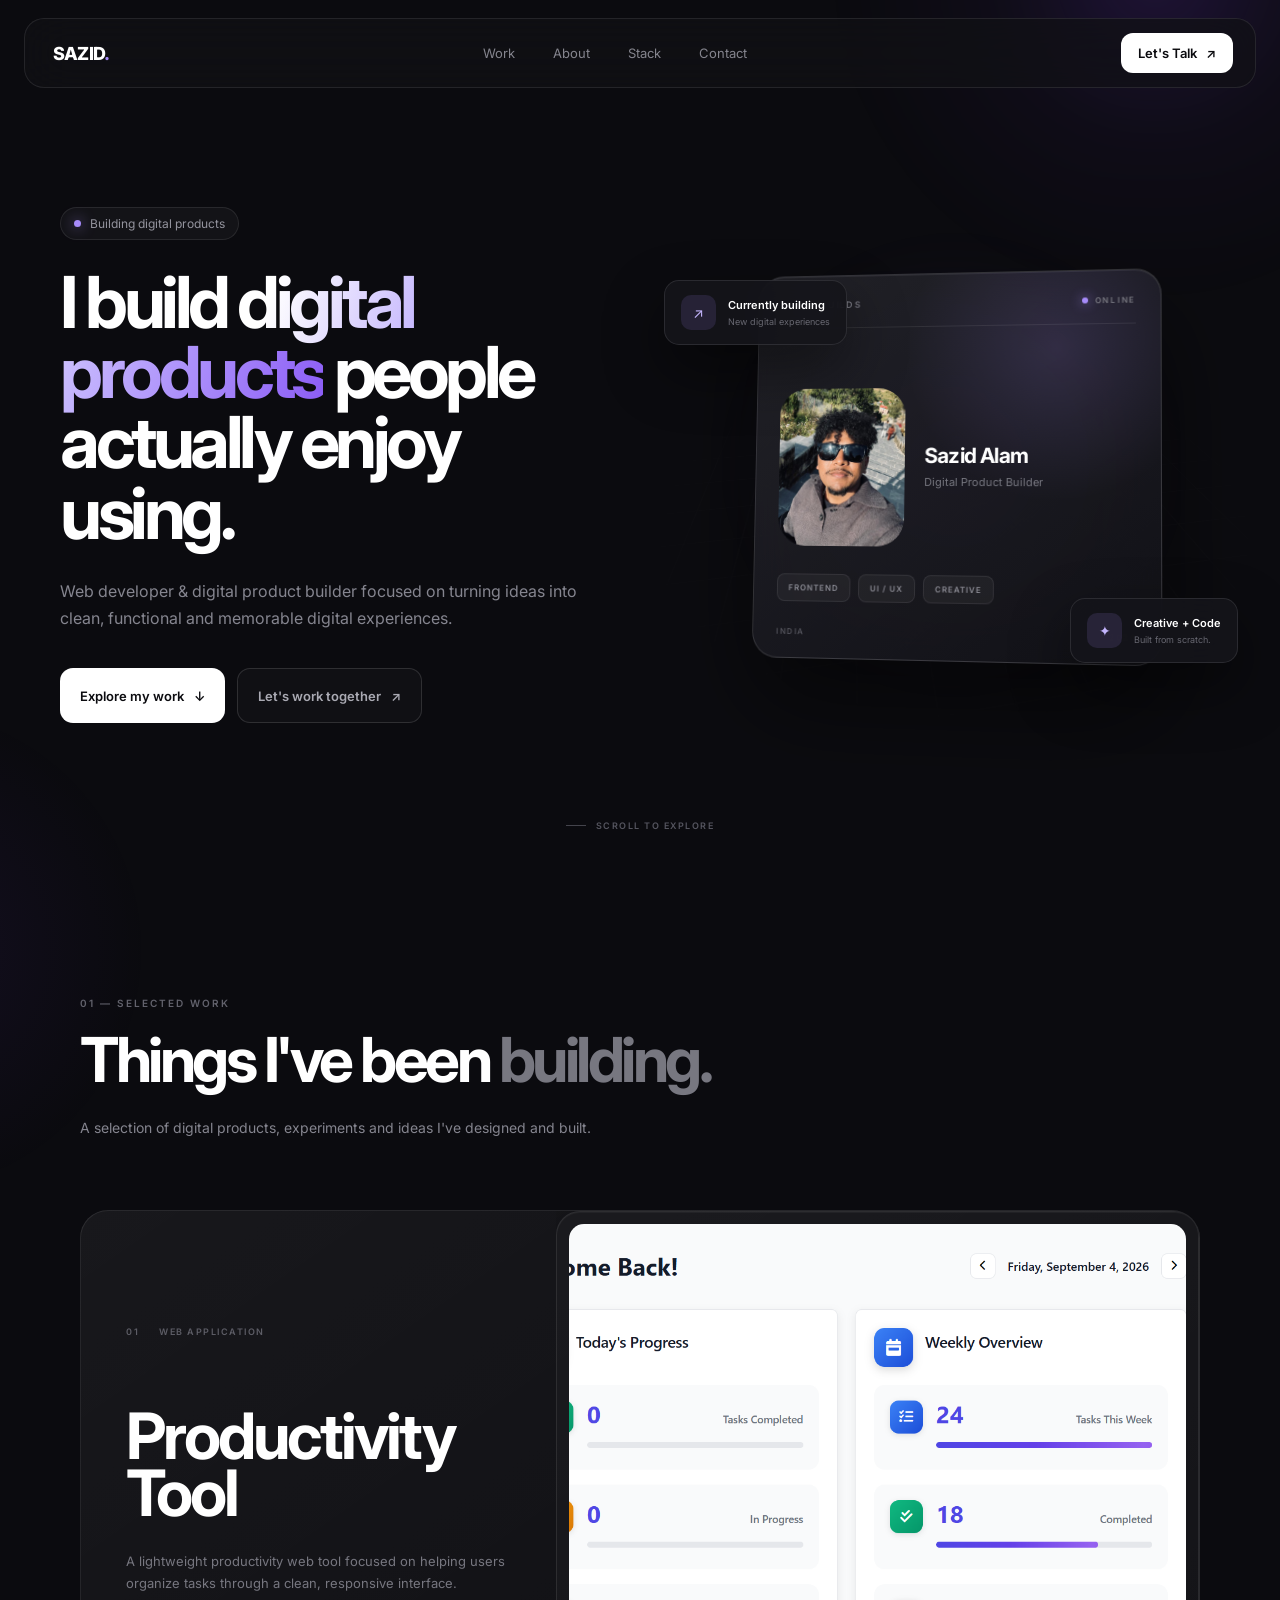
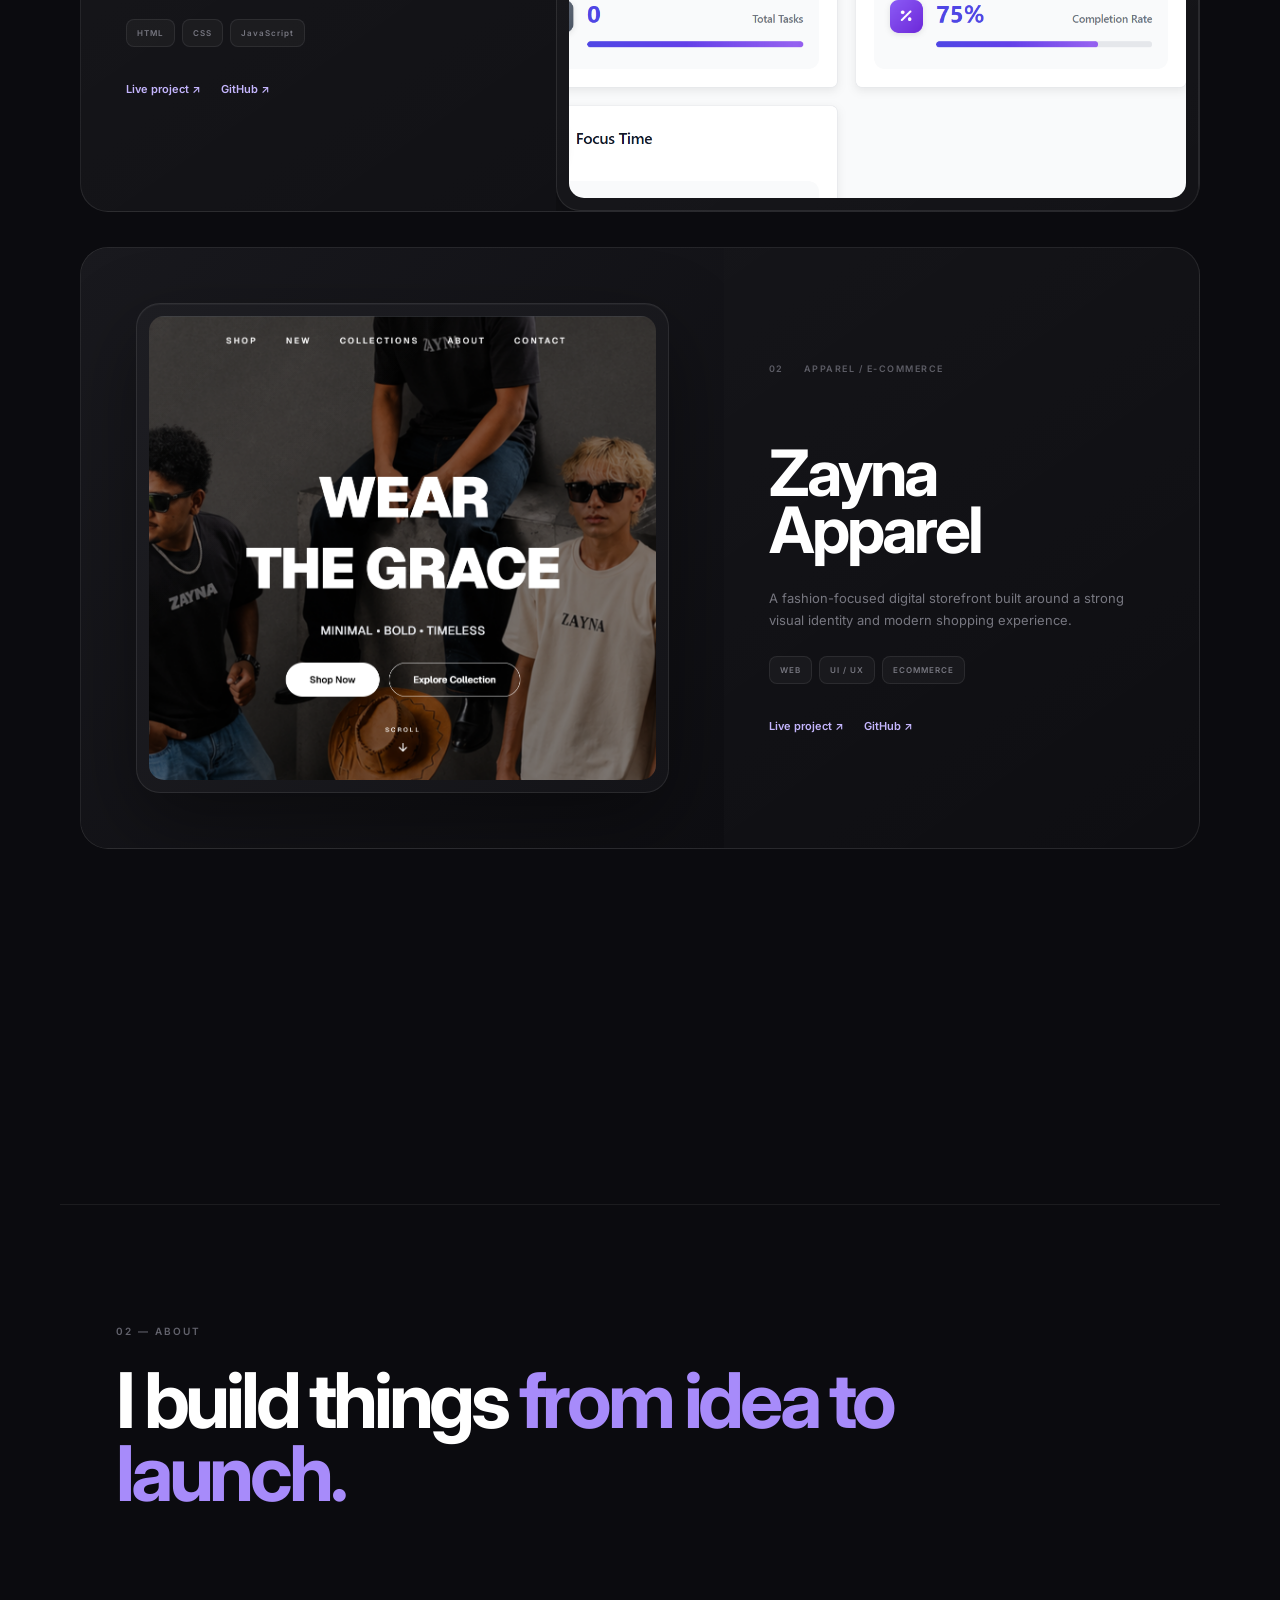
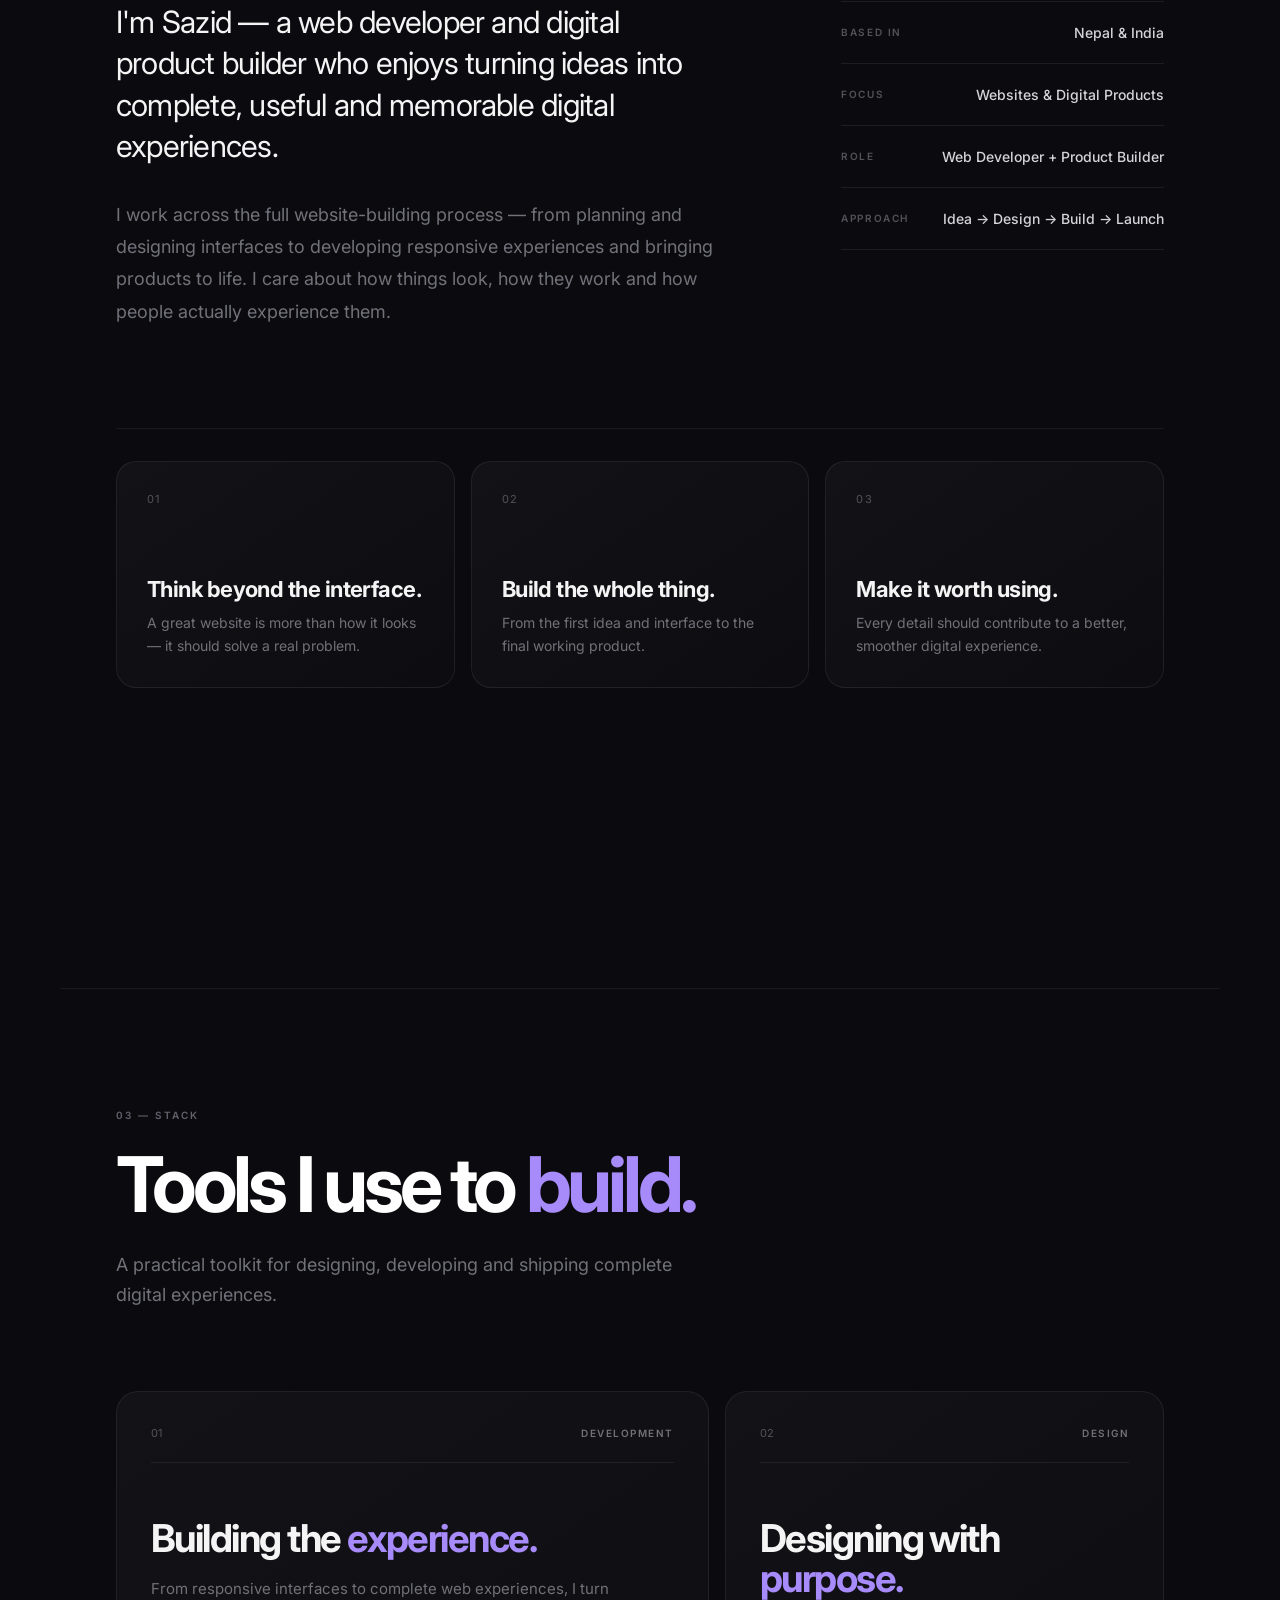
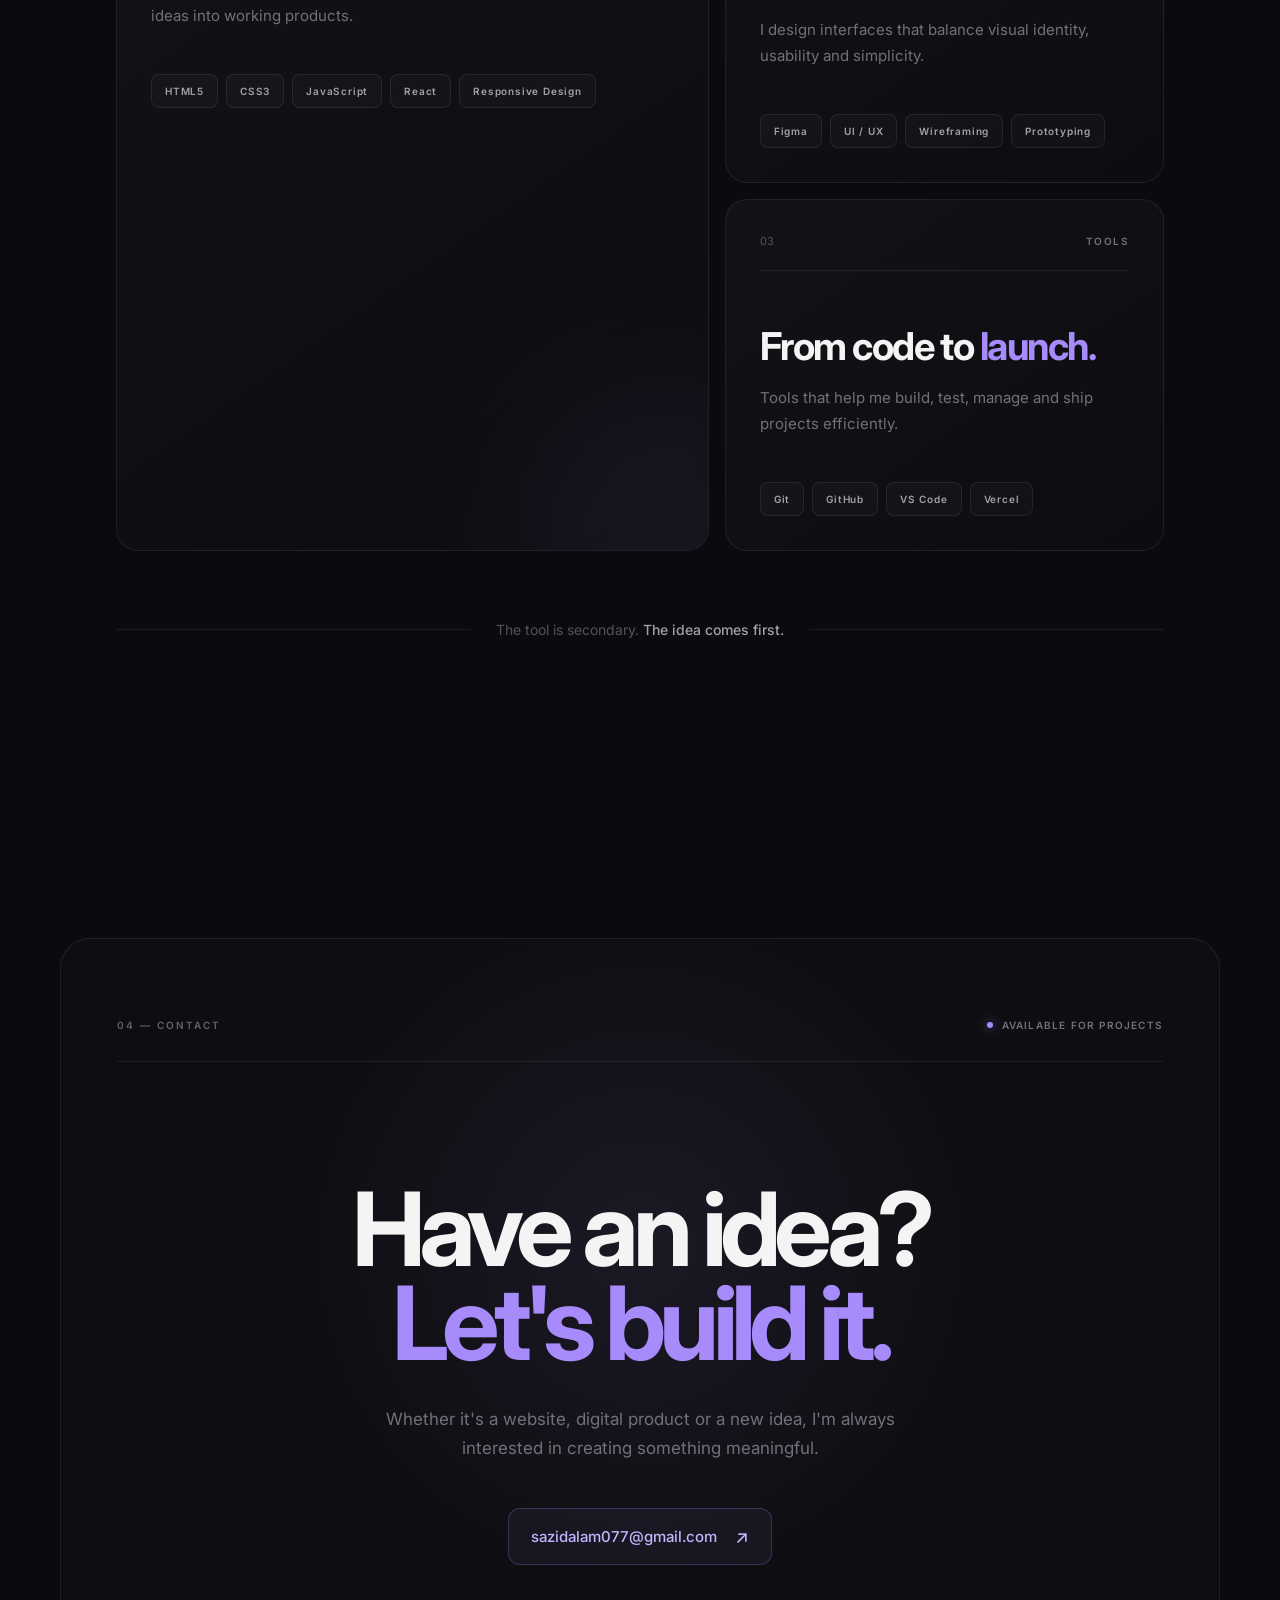
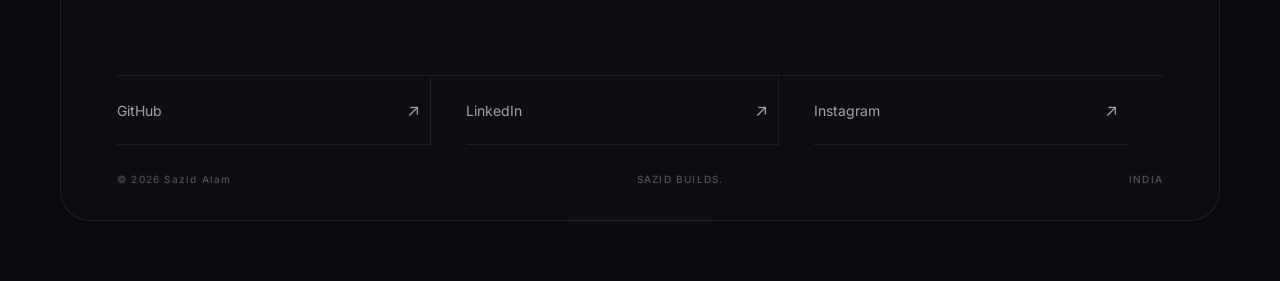
==== commit cabbaee1: "Add profile photo and refine identity card" ====
--- a/index.html
+++ b/index.html
@@ -281,8 +281,11 @@
                     <div class="identity-center">
 
                         <div class="monogram">
-                            SA
-                        </div>
+    <img
+        src="assets/images/sazid.jpeg"
+        alt="Sazid Alam"
+    >
+</div>
 
                         <div class="identity-name">
                             <h3>Sazid Alam</h3>
--- a/style.css
+++ b/style.css
@@ -684,36 +684,19 @@
 ========================================================= */
 
 .monogram {
+    width: 130px;
+    height: 160px;
+    border-radius: 28px;
+    overflow: hidden;
     flex-shrink: 0;
-
-    width: 105px;
-    height: 105px;
-
-    display: grid;
-
-    place-items: center;
-
-    border-radius: 25px;
-
-    background:
-        linear-gradient(
-            145deg,
-            #d8ccff 0%,
-            #a78bfa 45%,
-            #7c3aed 100%
-        );
-
-    color: white;
-
-    font-size: 28px;
-
-    font-weight: 800;
-
-    letter-spacing: -2px;
-
-    box-shadow:
-        0 25px 55px
-        rgba(124, 58, 237, 0.28);
+}
+
+.monogram img {
+    width: 100%;
+    height: 100%;
+    object-fit: cover;
+    display: block;
+    object-position: center 70%;
 }
 
 
@@ -753,7 +736,7 @@
 
     gap: 8px;
 
-    margin-top: 60px;
+    margin-top: 28px;
 
     z-index: 2;
 }
@@ -786,7 +769,6 @@
 
 .identity-footer {
     position: absolute;
-
     left: 24px;
     right: 24px;
     bottom: 21px;
@@ -1299,7 +1281,9 @@
     .identity-center {
         margin-top: 48px;
 
-        gap: 14px;
+        gap: 24px;
+        display: flex;
+        align-items: center;
     }
 
     .monogram {
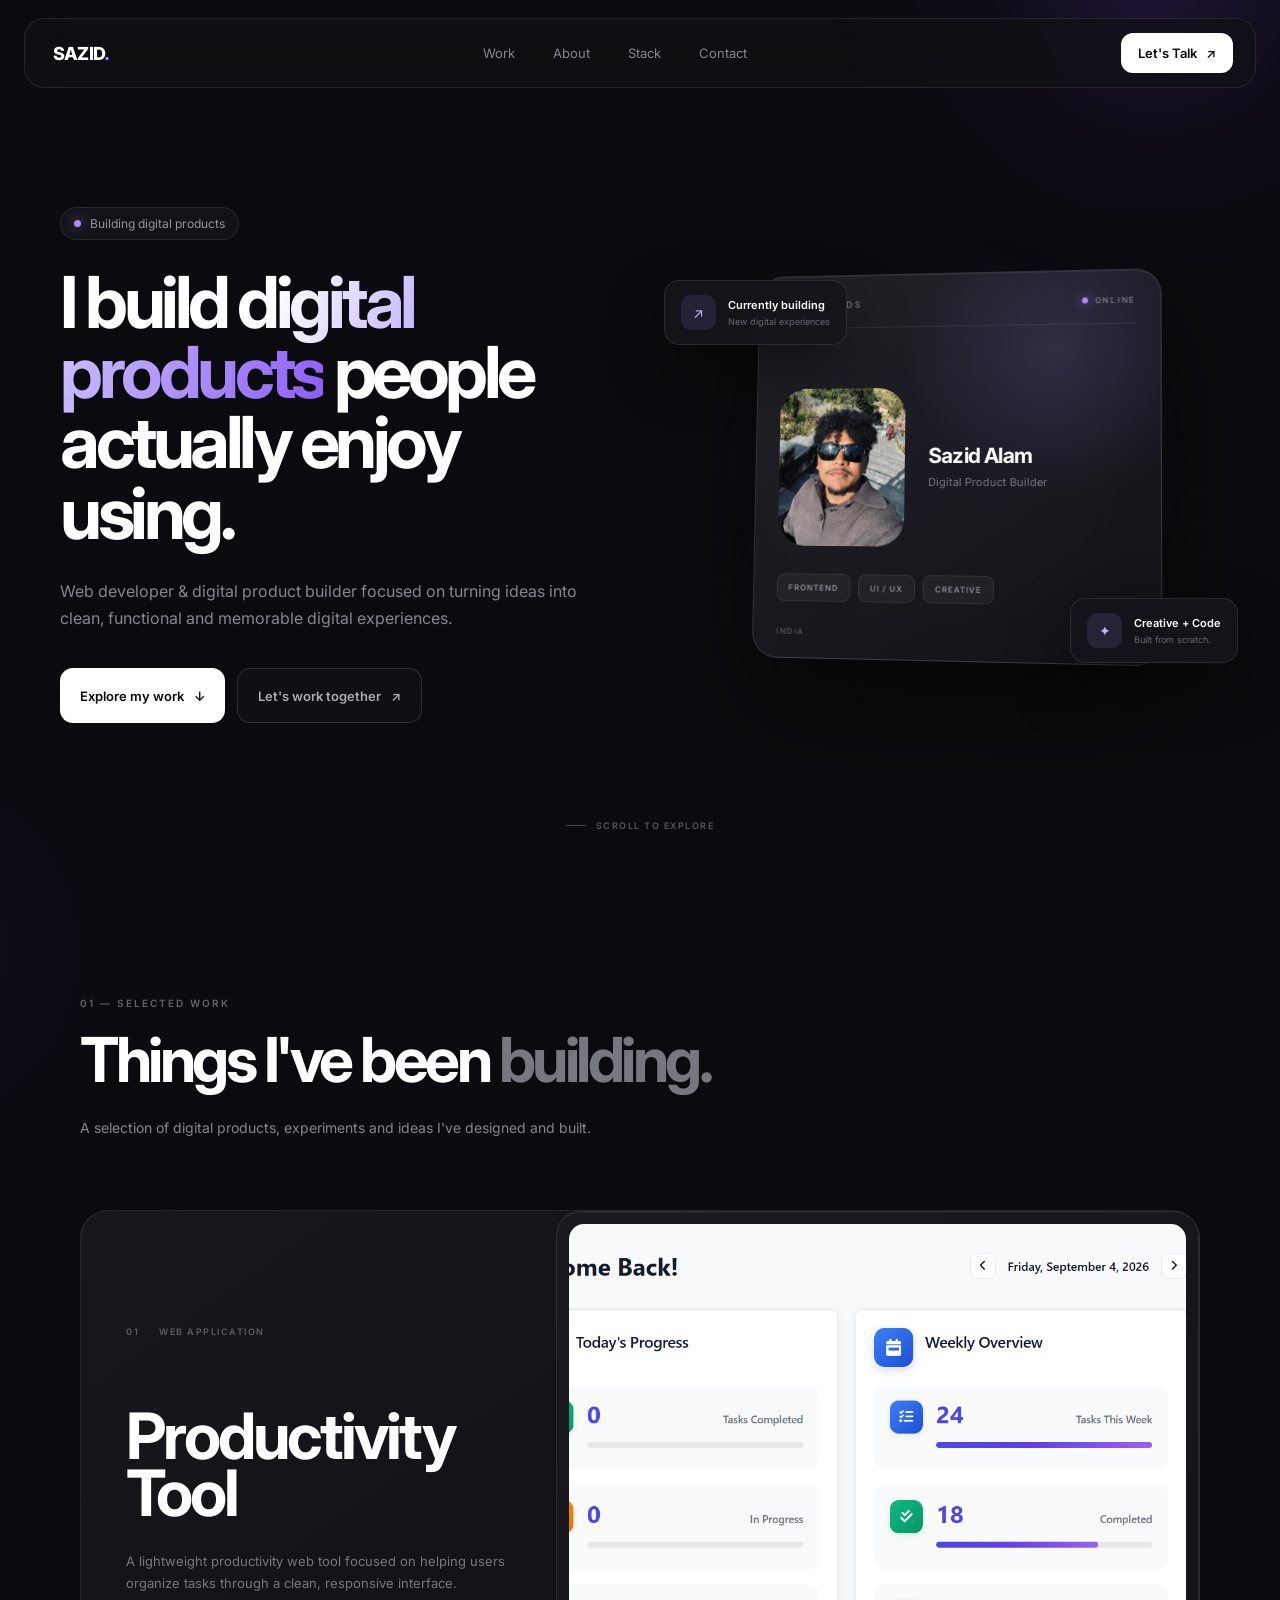
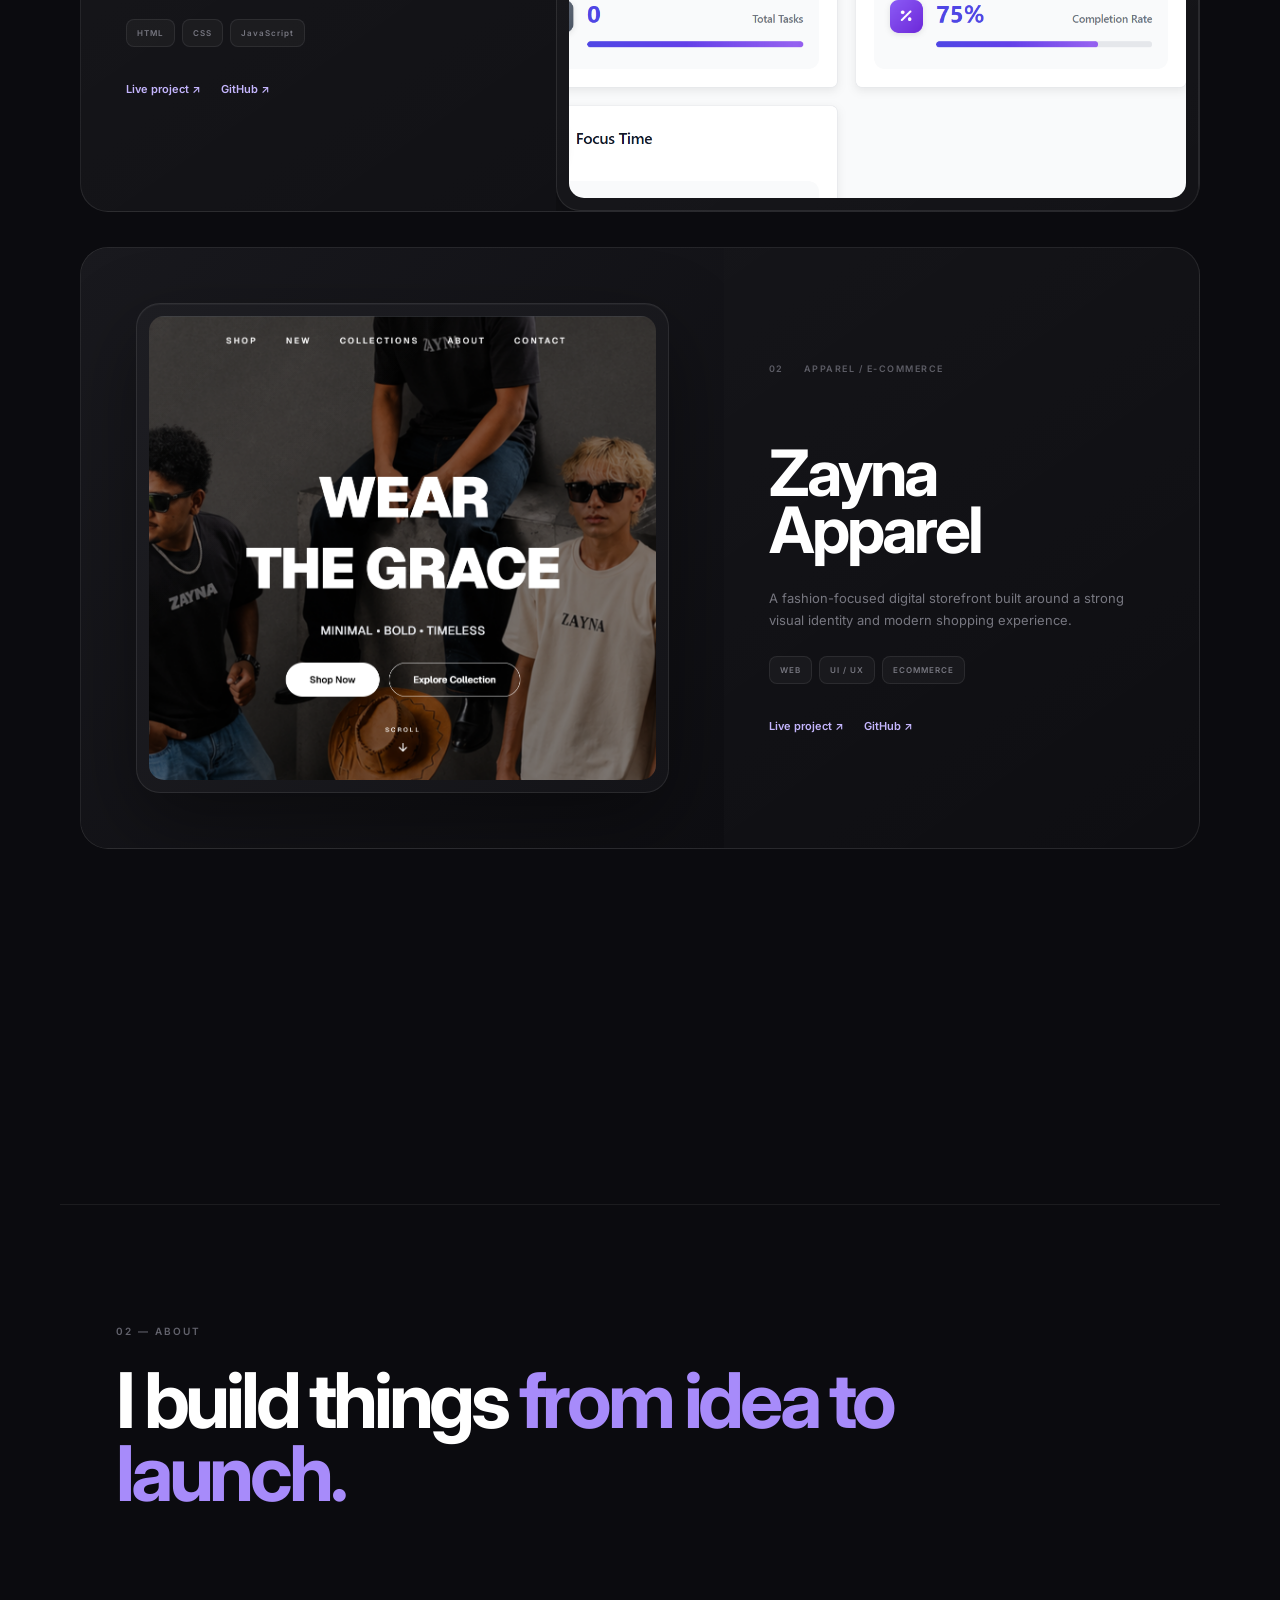
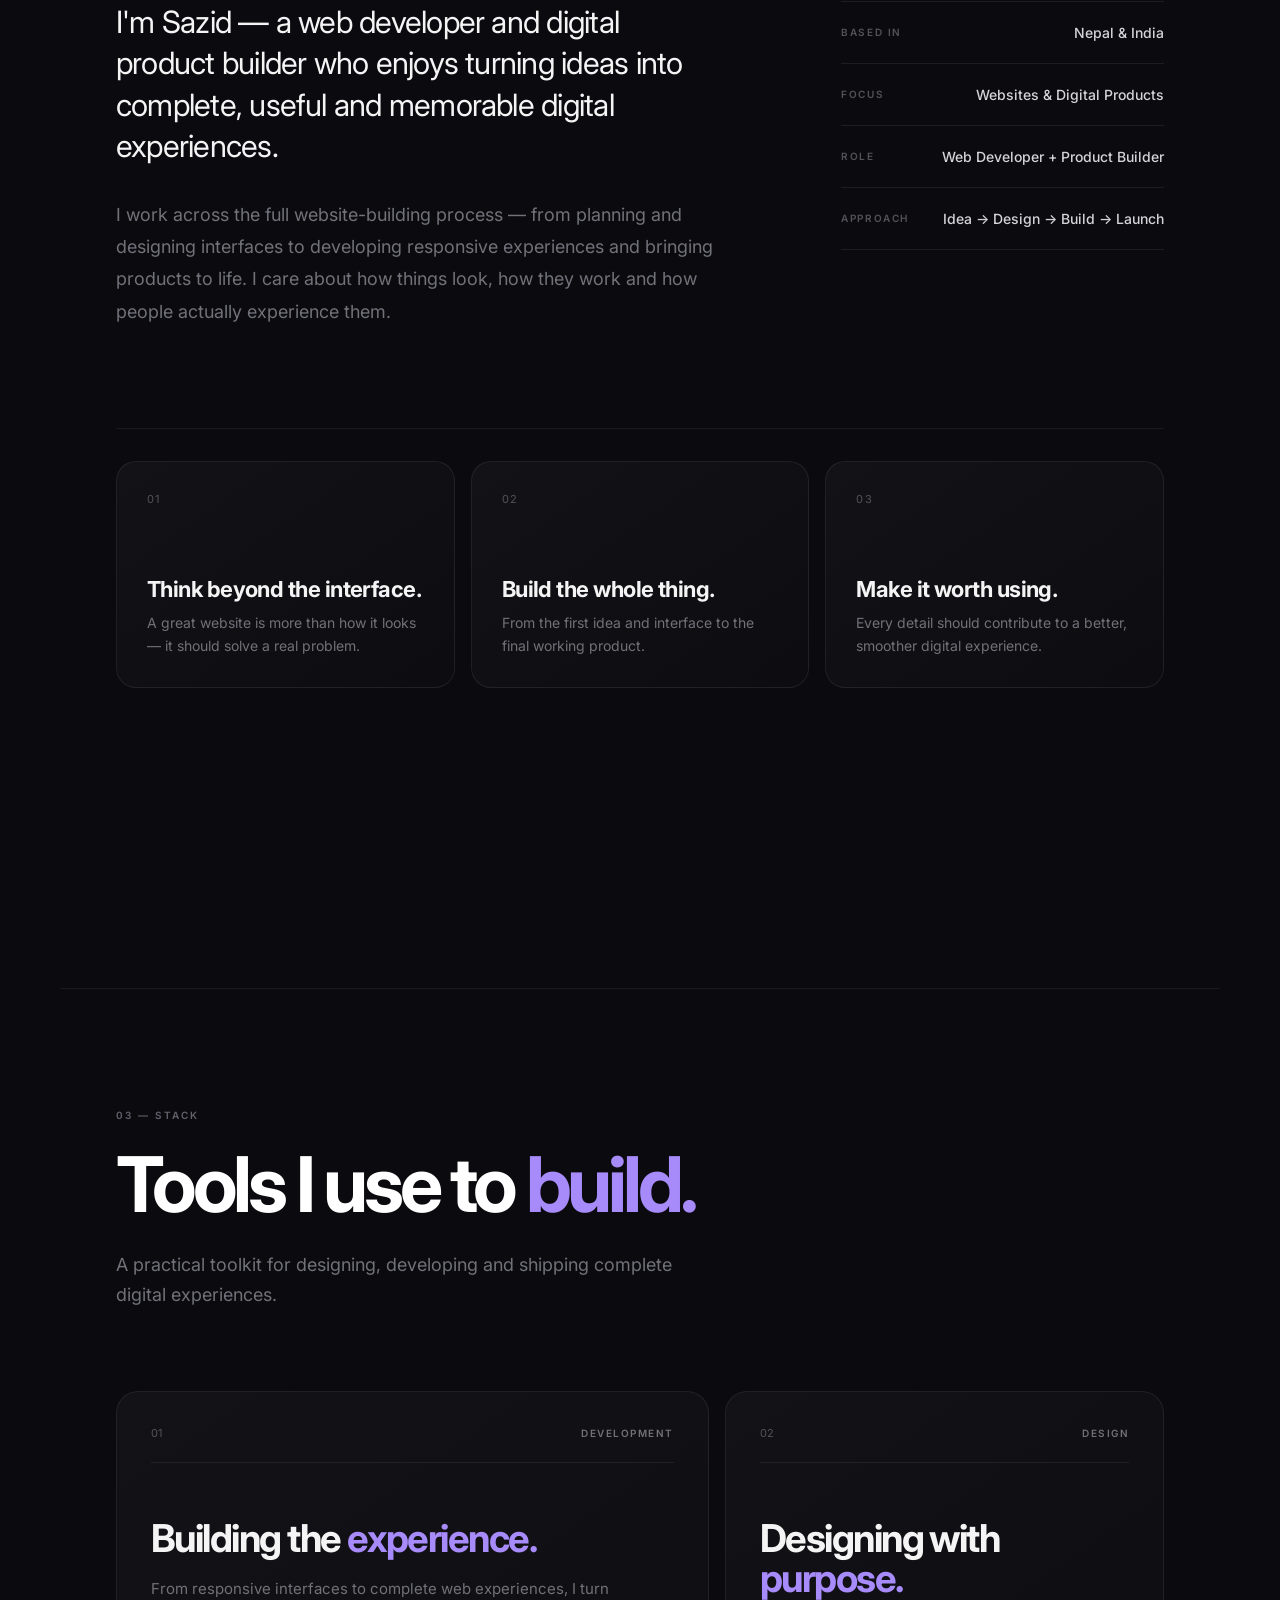
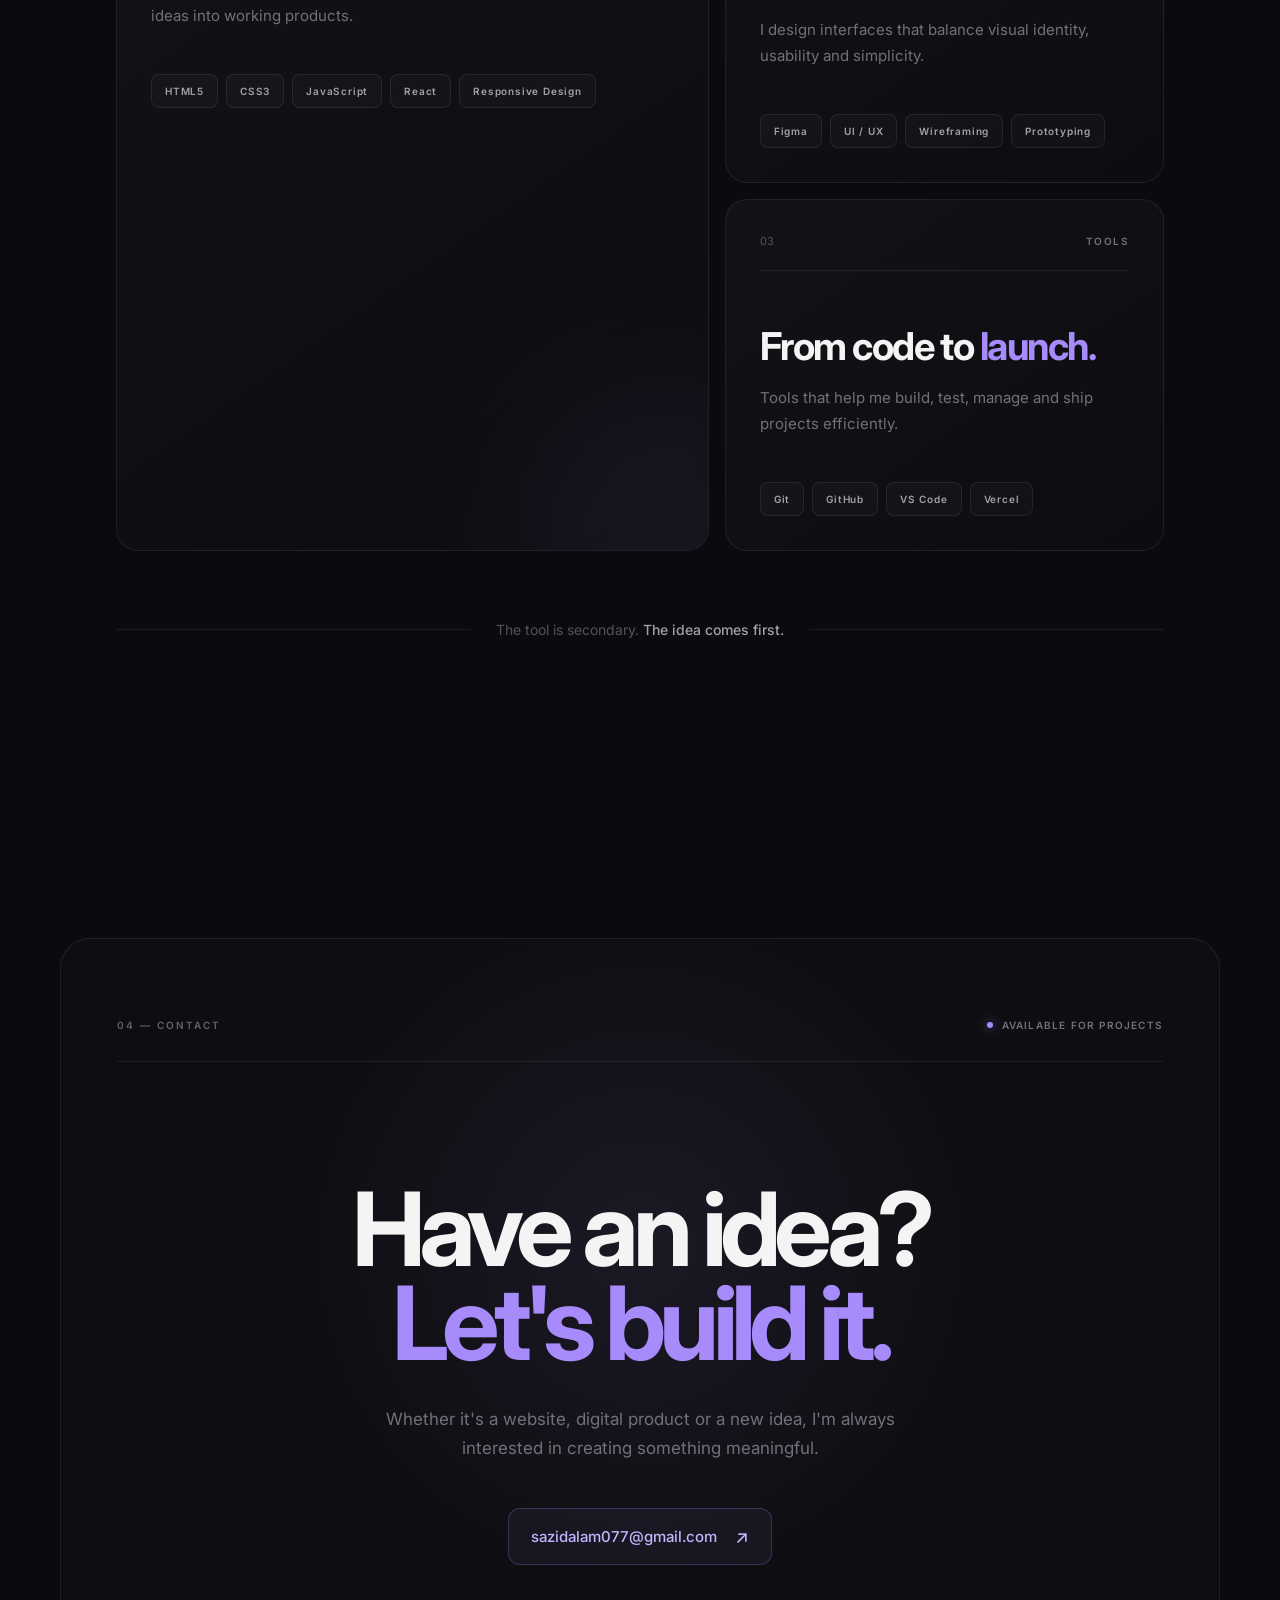
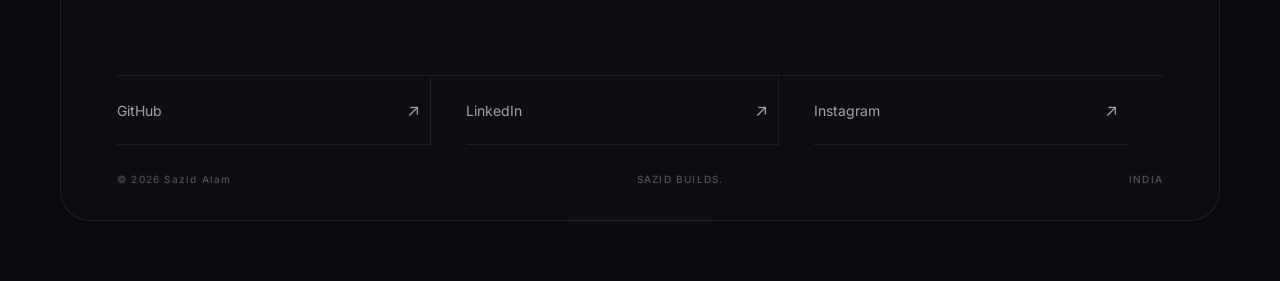
==== commit 6af8e42e: "Fix profile photo sizing" ====
--- a/index.html
+++ b/index.html
@@ -278,21 +278,54 @@
                     </div>
 
 
-                    <div class="identity-center">
-
-                        <div class="monogram">
-    <img
-        src="assets/images/sazid.jpeg"
-        alt="Sazid Alam"
-    >
+                    <div class="identity-center" style="
+    display: flex;
+    align-items: center;
+    gap: 24px;
+">
+
+    <div class="monogram" style="
+        width: 130px !important;
+        height: 160px !important;
+        min-width: 130px !important;
+        max-width: 130px !important;
+        min-height: 160px !important;
+        max-height: 160px !important;
+        flex: 0 0 130px !important;
+        overflow: hidden !important;
+        position: relative !important;
+        border-radius: 28px !important;
+        box-sizing: border-box !important;
+    ">
+
+        <img
+            src="assets/images/sazid.jpeg"
+            alt="Sazid Alam"
+            style="
+                width: 130px !important;
+                height: 160px !important;
+                min-width: 130px !important;
+                max-width: 130px !important;
+                min-height: 160px !important;
+                max-height: 160px !important;
+                object-fit: cover !important;
+                object-position: center 70% !important;
+                display: block !important;
+                position: static !important;
+                margin: 0 !important;
+                padding: 0 !important;
+                box-sizing: border-box !important;
+            "
+        >
+
+    </div>
+
+    <div class="identity-name">
+        <h3>Sazid Alam</h3>
+        <p>Digital Product Builder</p>
+    </div>
+
 </div>
-
-                        <div class="identity-name">
-                            <h3>Sazid Alam</h3>
-                            <p>Digital Product Builder</p>
-                        </div>
-
-                    </div>
 
 
                     <div class="identity-tags">
--- a/style.css
+++ b/style.css
@@ -680,24 +680,6 @@
 
 
 /* =========================================================
-   SA MONOGRAM
-========================================================= */
-
-.monogram {
-    width: 130px;
-    height: 160px;
-    border-radius: 28px;
-    overflow: hidden;
-    flex-shrink: 0;
-}
-
-.monogram img {
-    width: 100%;
-    height: 100%;
-    object-fit: cover;
-    display: block;
-    object-position: center 70%;
-}
 
 
 /* =========================================================
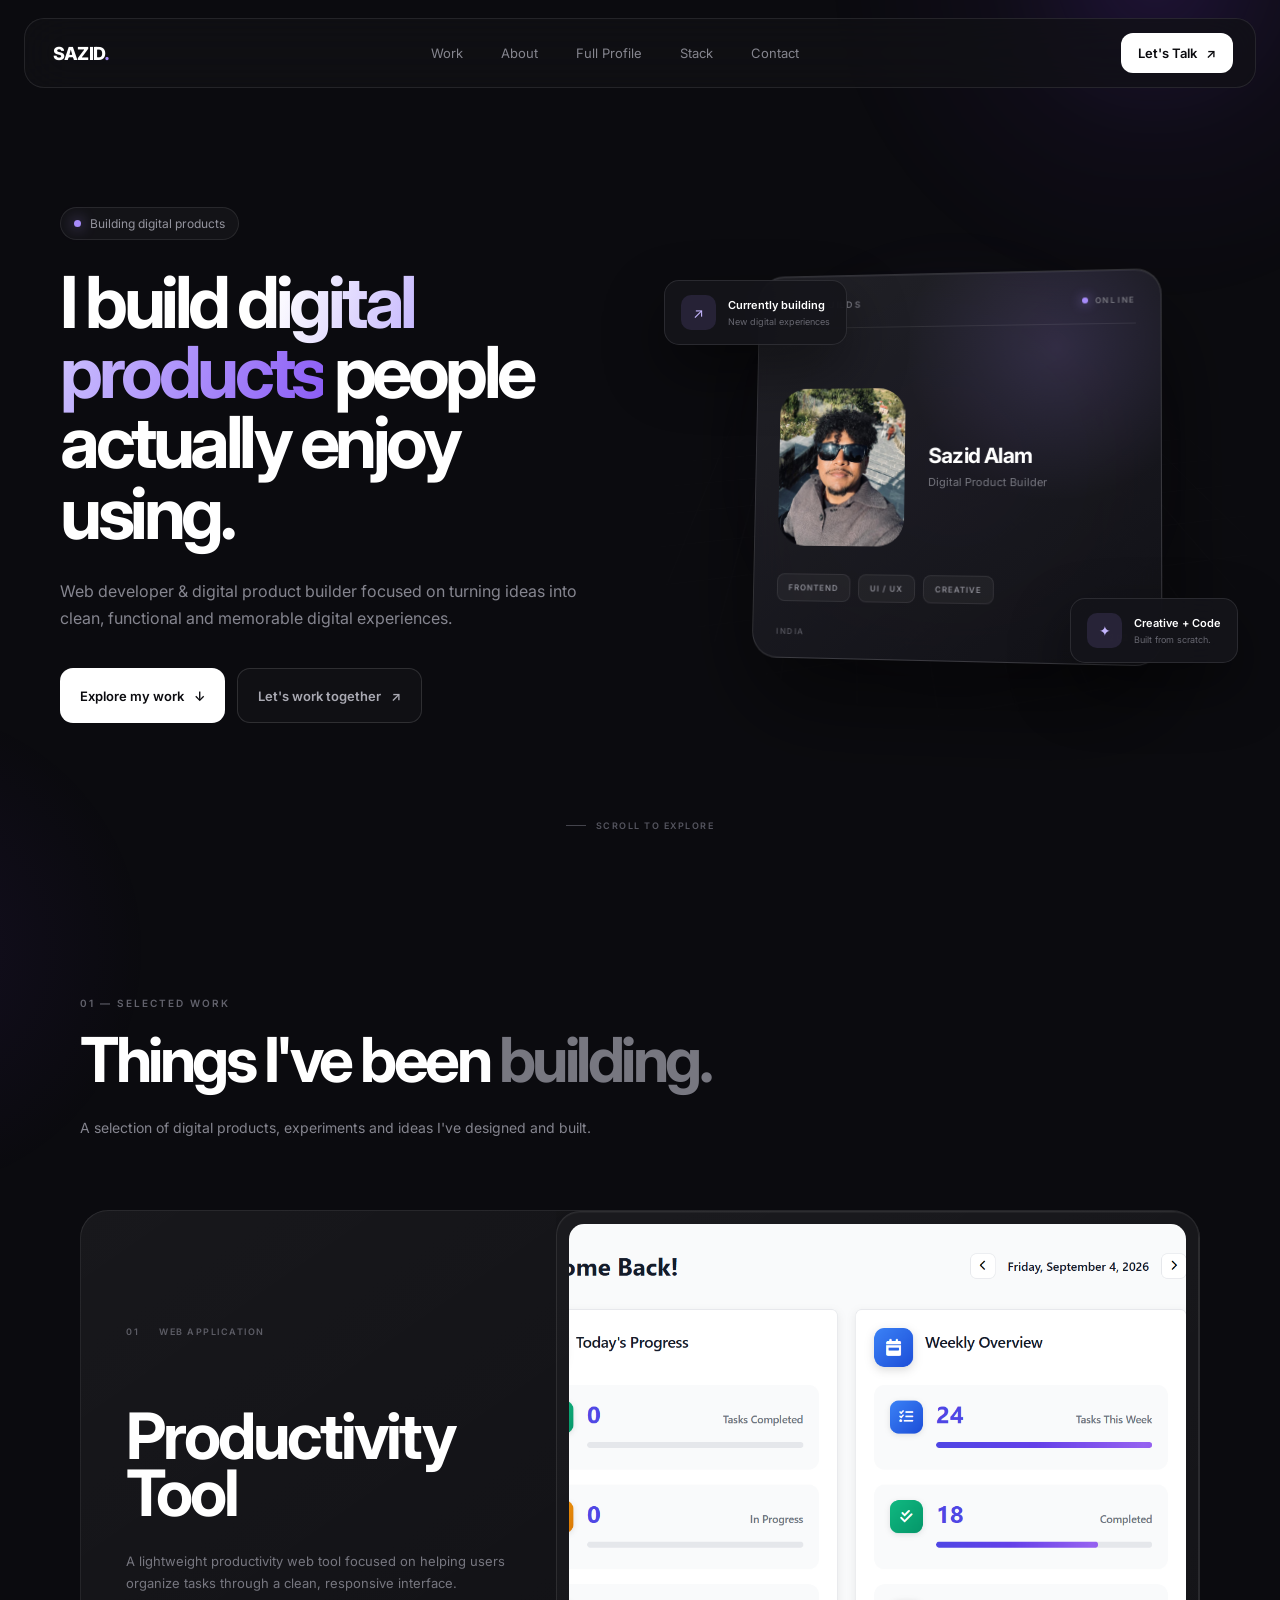
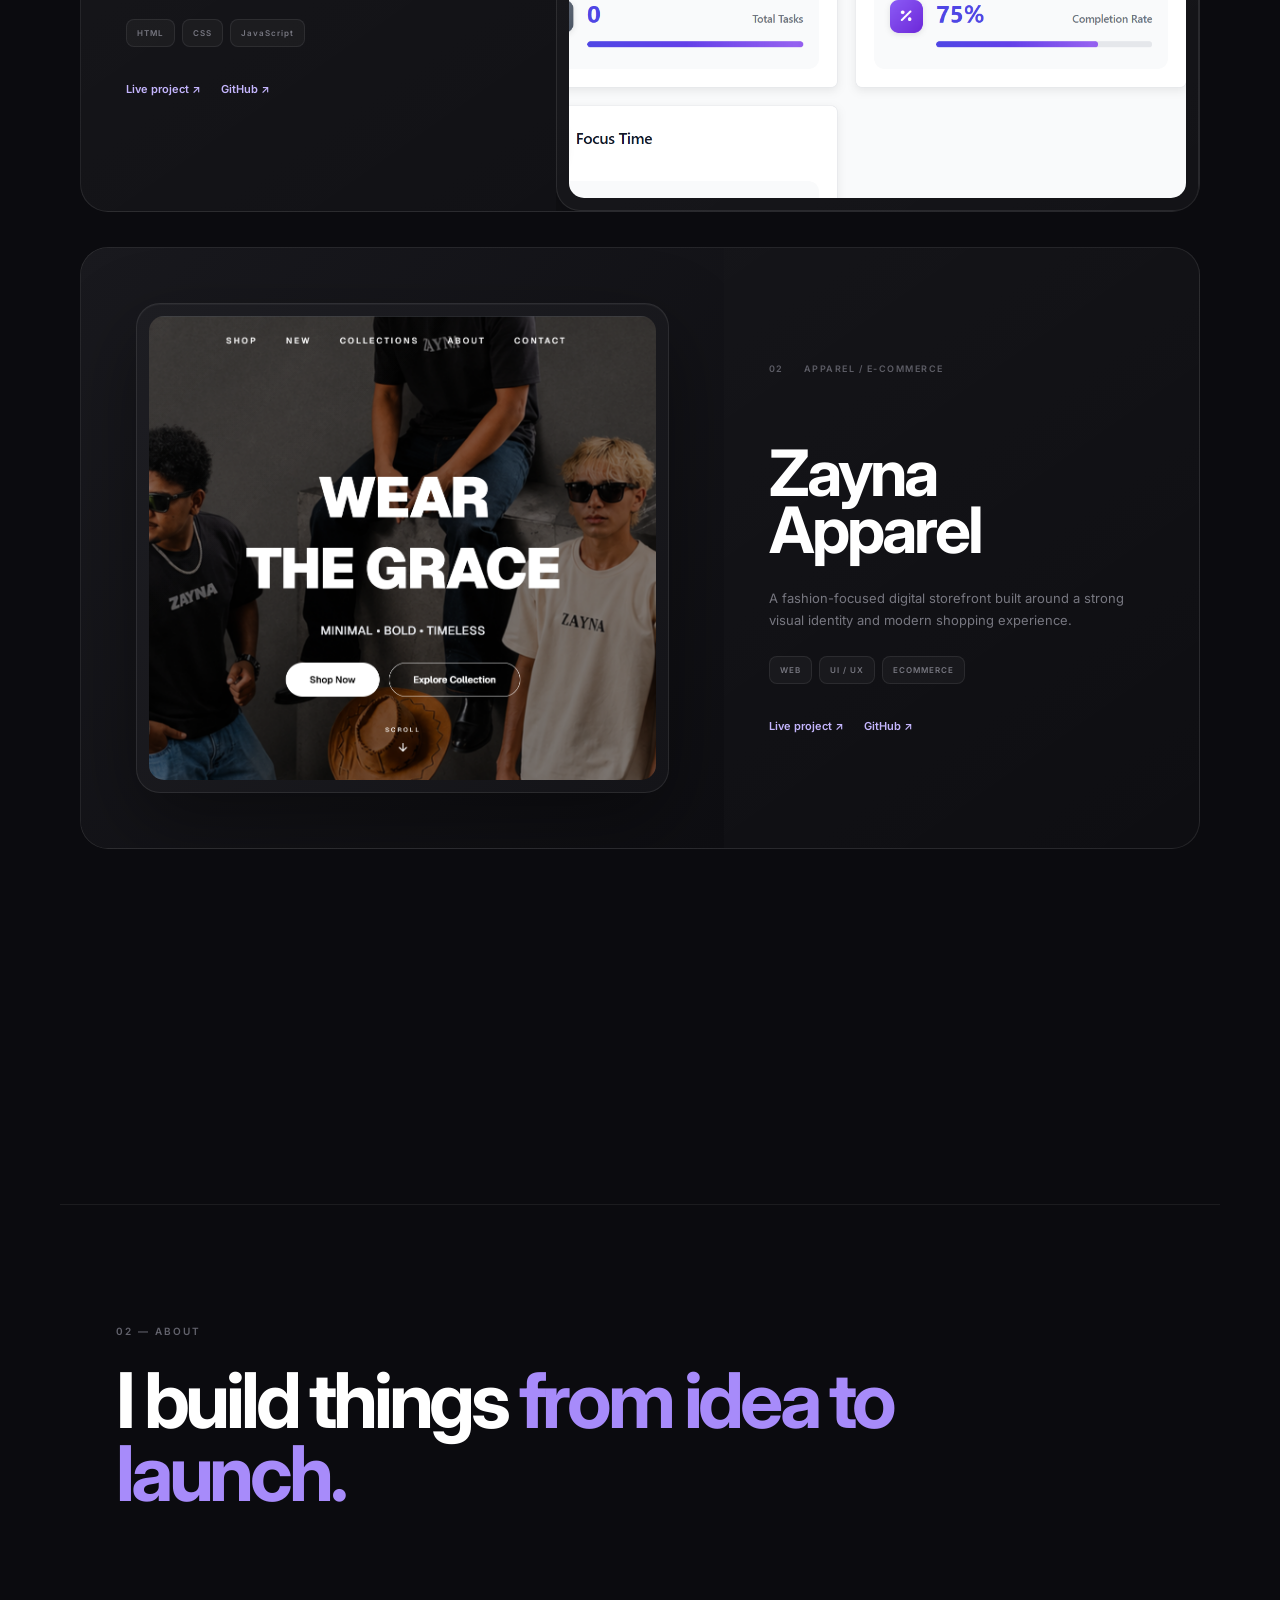
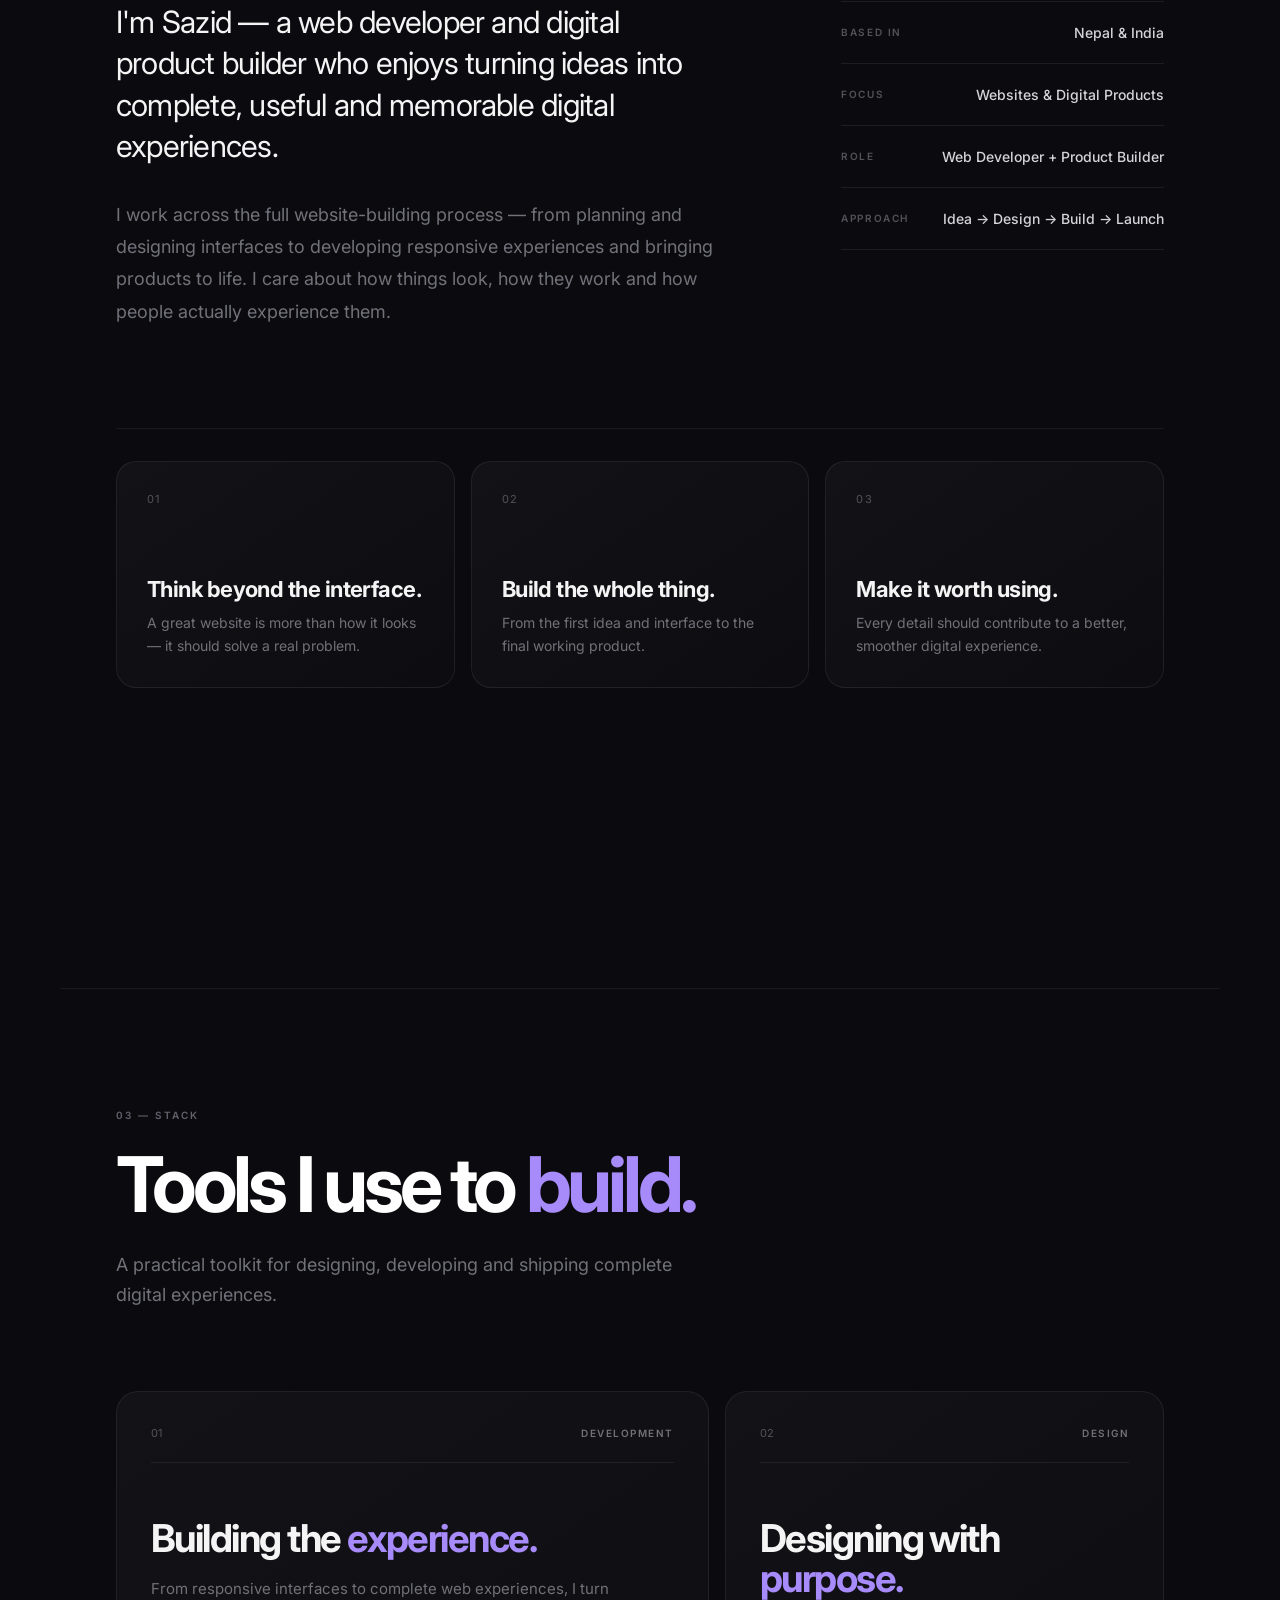
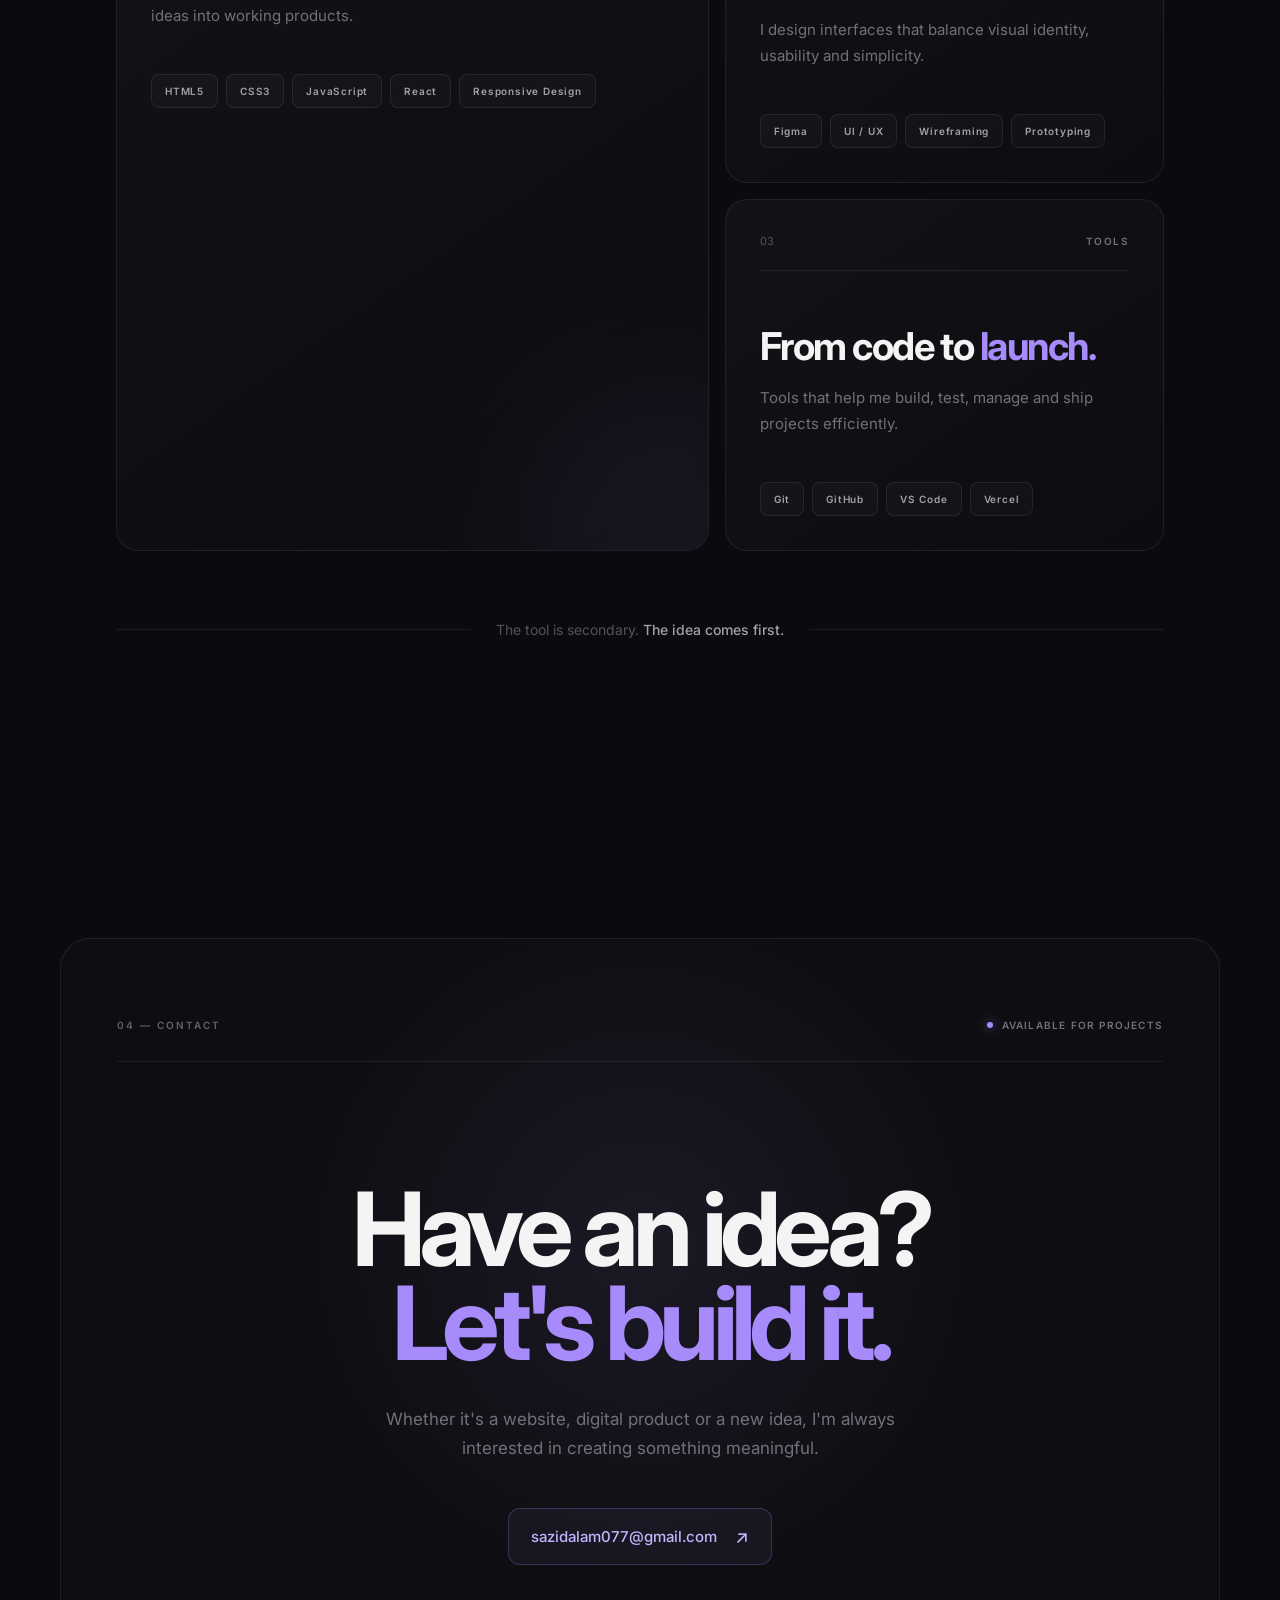
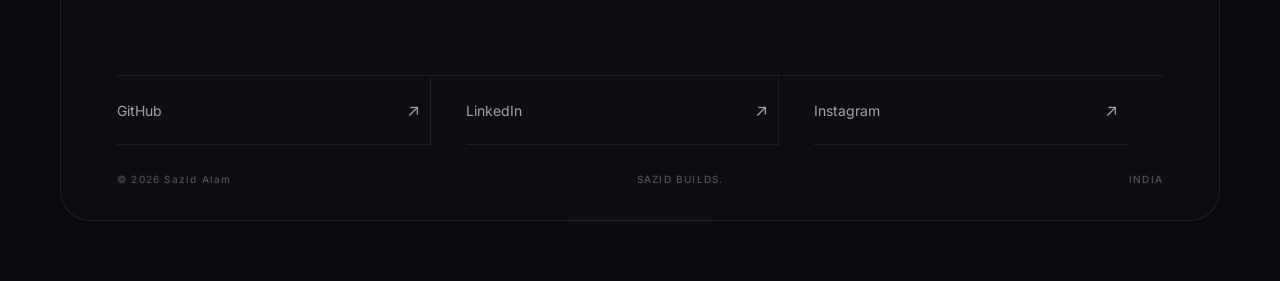
==== commit de0db59b: "Update index.html" ====
--- a/index.html
+++ b/index.html
@@ -157,14 +157,17 @@
 
 
     <!-- Desktop navigation -->
-    <nav class="nav-links">
-
-        <a href="#work">Work</a>
-        <a href="#about">About</a>
-        <a href="#stack">Stack</a>
-        <a href="#contact">Contact</a>
-
-    </nav>
+    
+<nav class="nav-links">
+
+    <a href="#work">Work</a>
+    <a href="#about">About</a>
+    <a href="/about.html">Full Profile</a>
+    <a href="#stack">Stack</a>
+    <a href="#contact">Contact</a>
+
+</nav>
+
 
 
     <!-- Desktop CTA -->
@@ -192,14 +195,17 @@
 
 <div class="mobile-menu">
 
-    <nav>
-
-        <a href="#work">Work</a>
-        <a href="#about">About</a>
-        <a href="#stack">Stack</a>
-        <a href="#contact">Contact</a>
-
-    </nav>
+    
+<nav>
+
+    <a href="#work">Work</a>
+    <a href="#about">About</a>
+    <a href="/about.html">Full Profile</a>
+    <a href="#stack">Stack</a>
+    <a href="#contact">Contact</a>
+
+</nav>
+
 
 
     <a href="#contact" class="mobile-menu-cta">
@@ -955,4 +961,4 @@
 
 </body>
 
-</html>+</html>
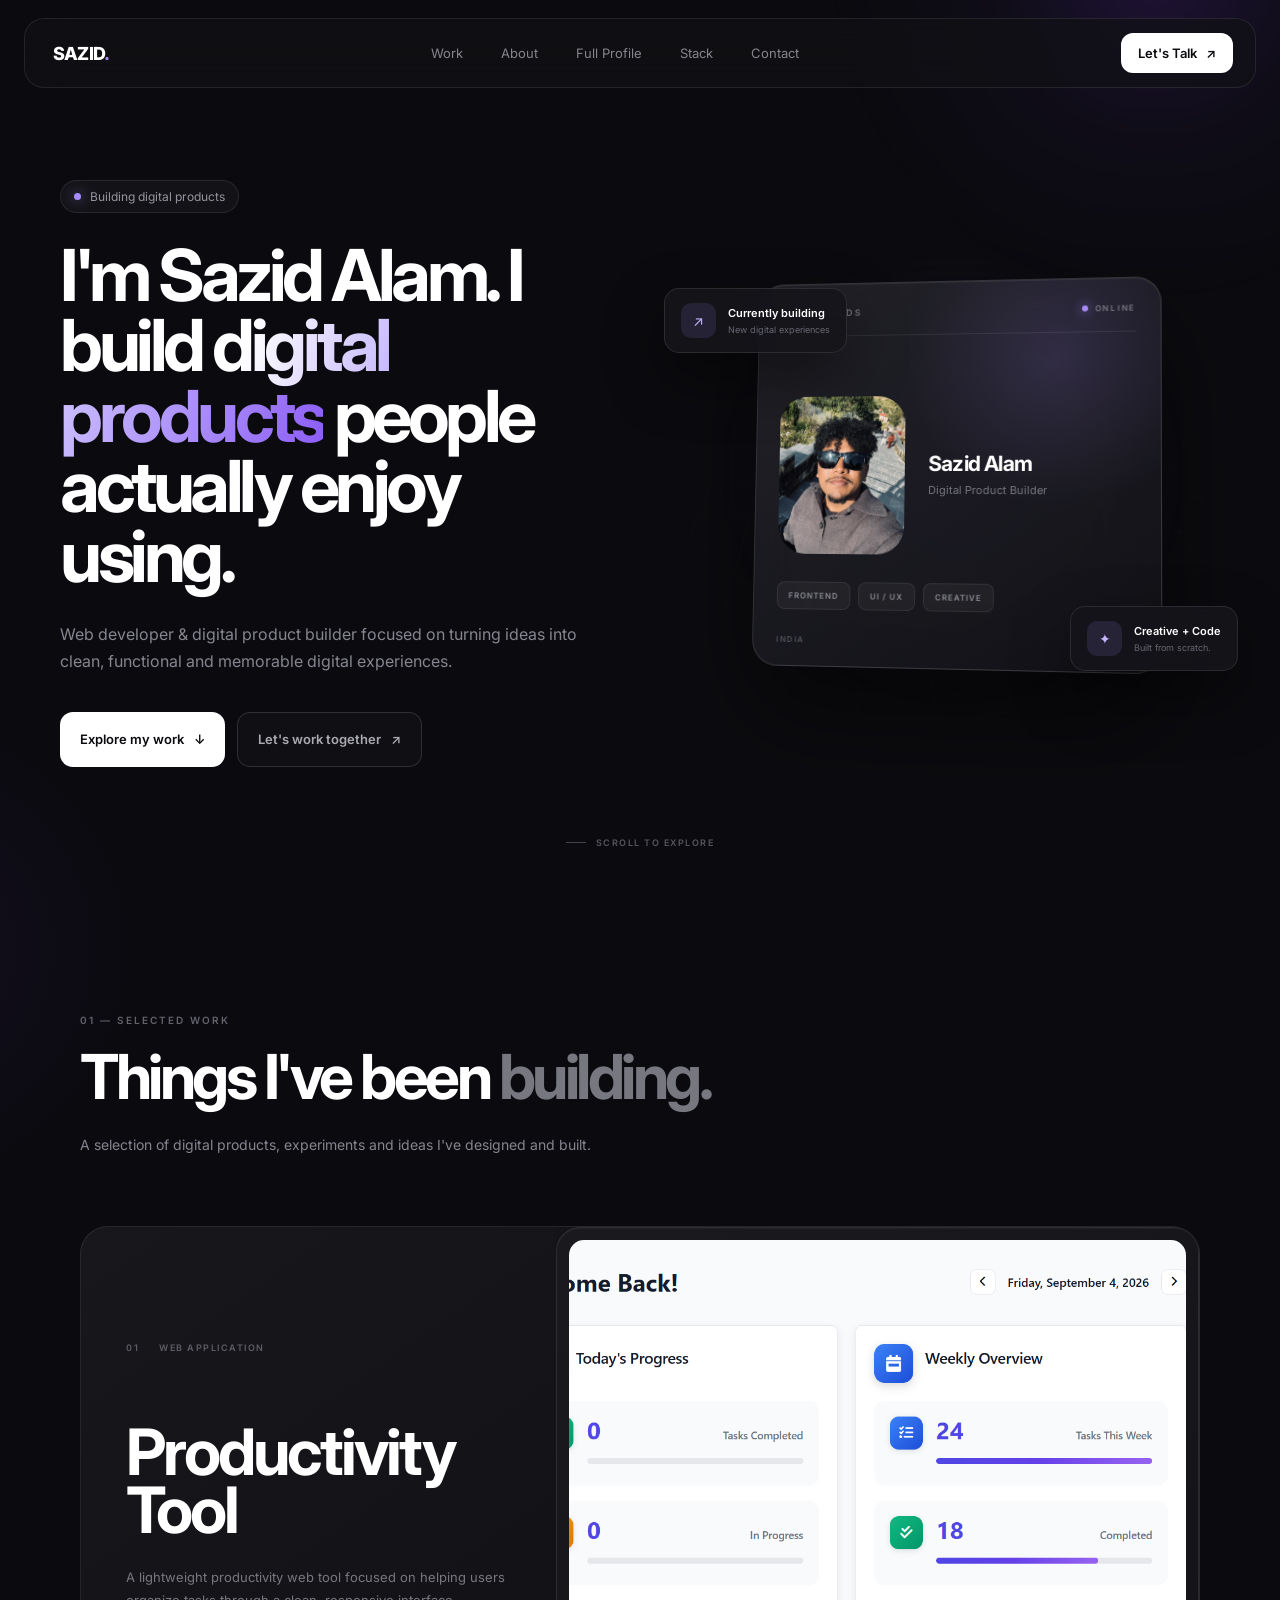
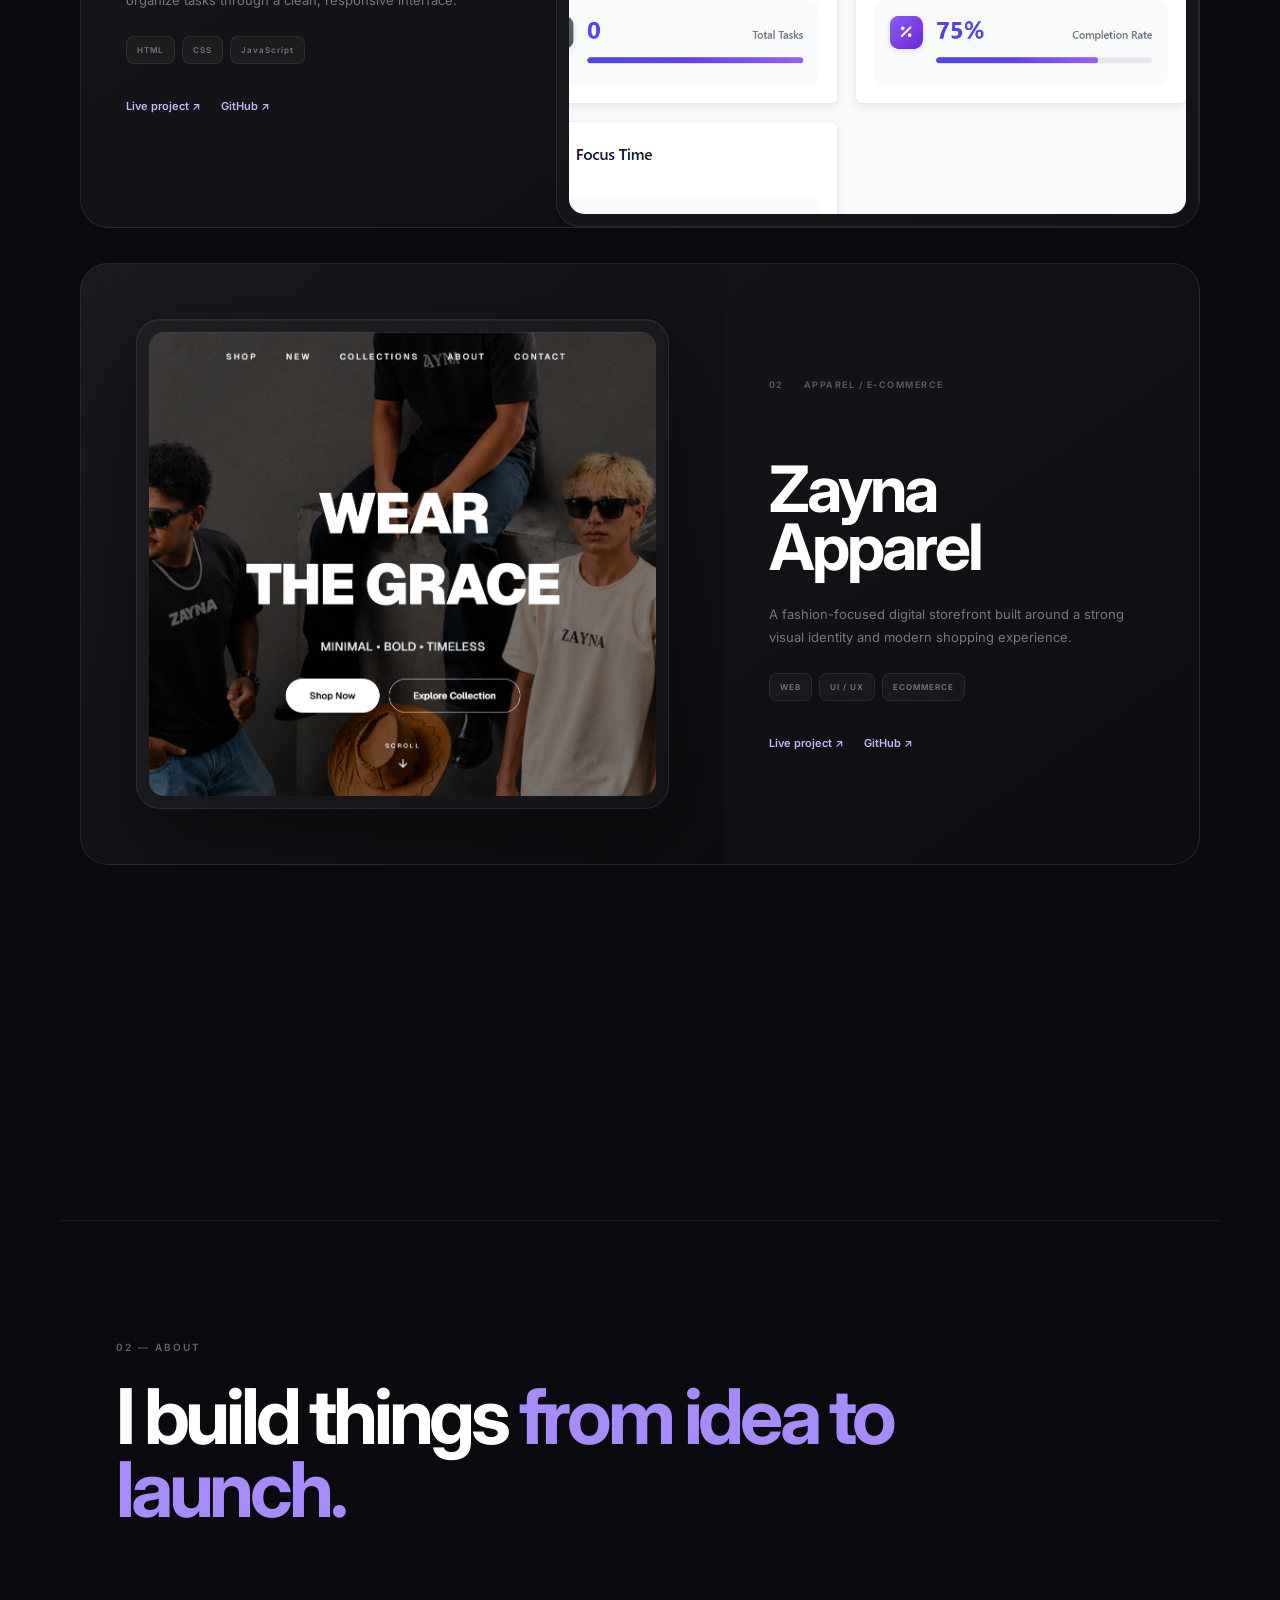
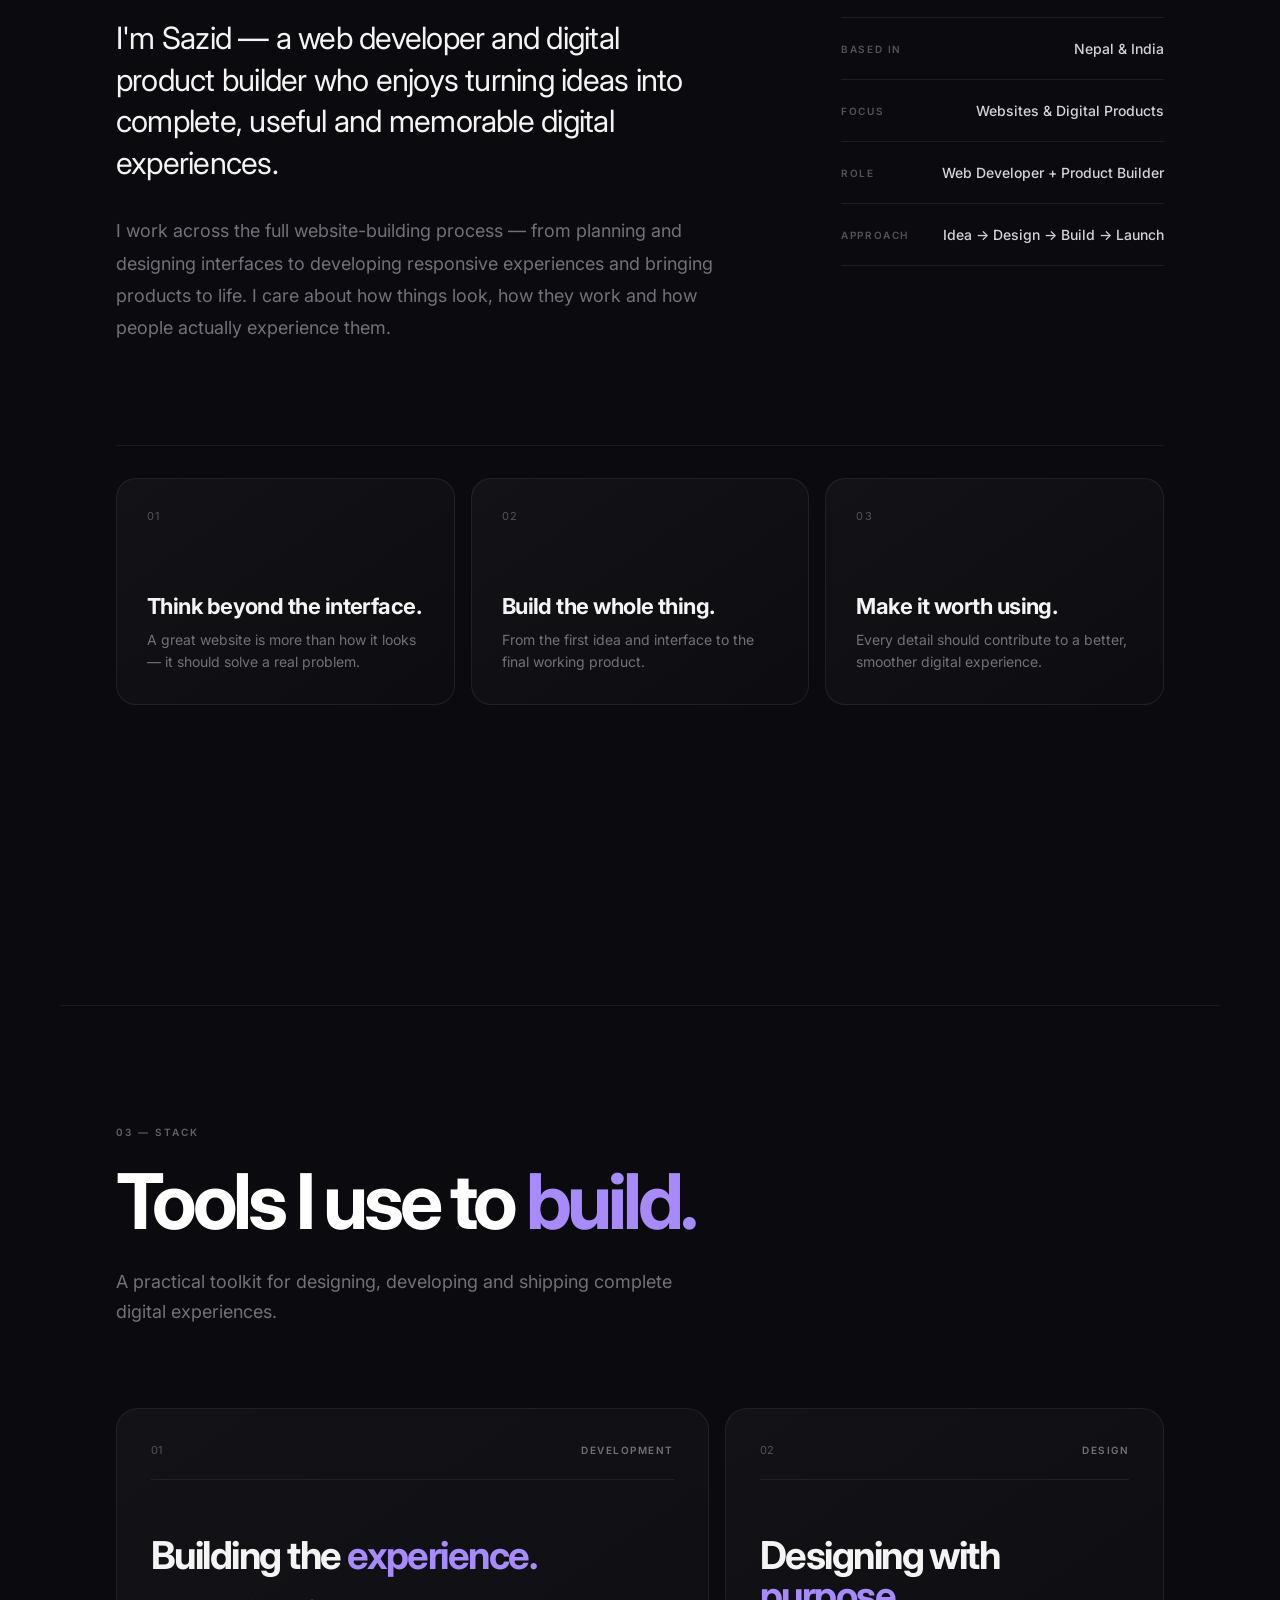
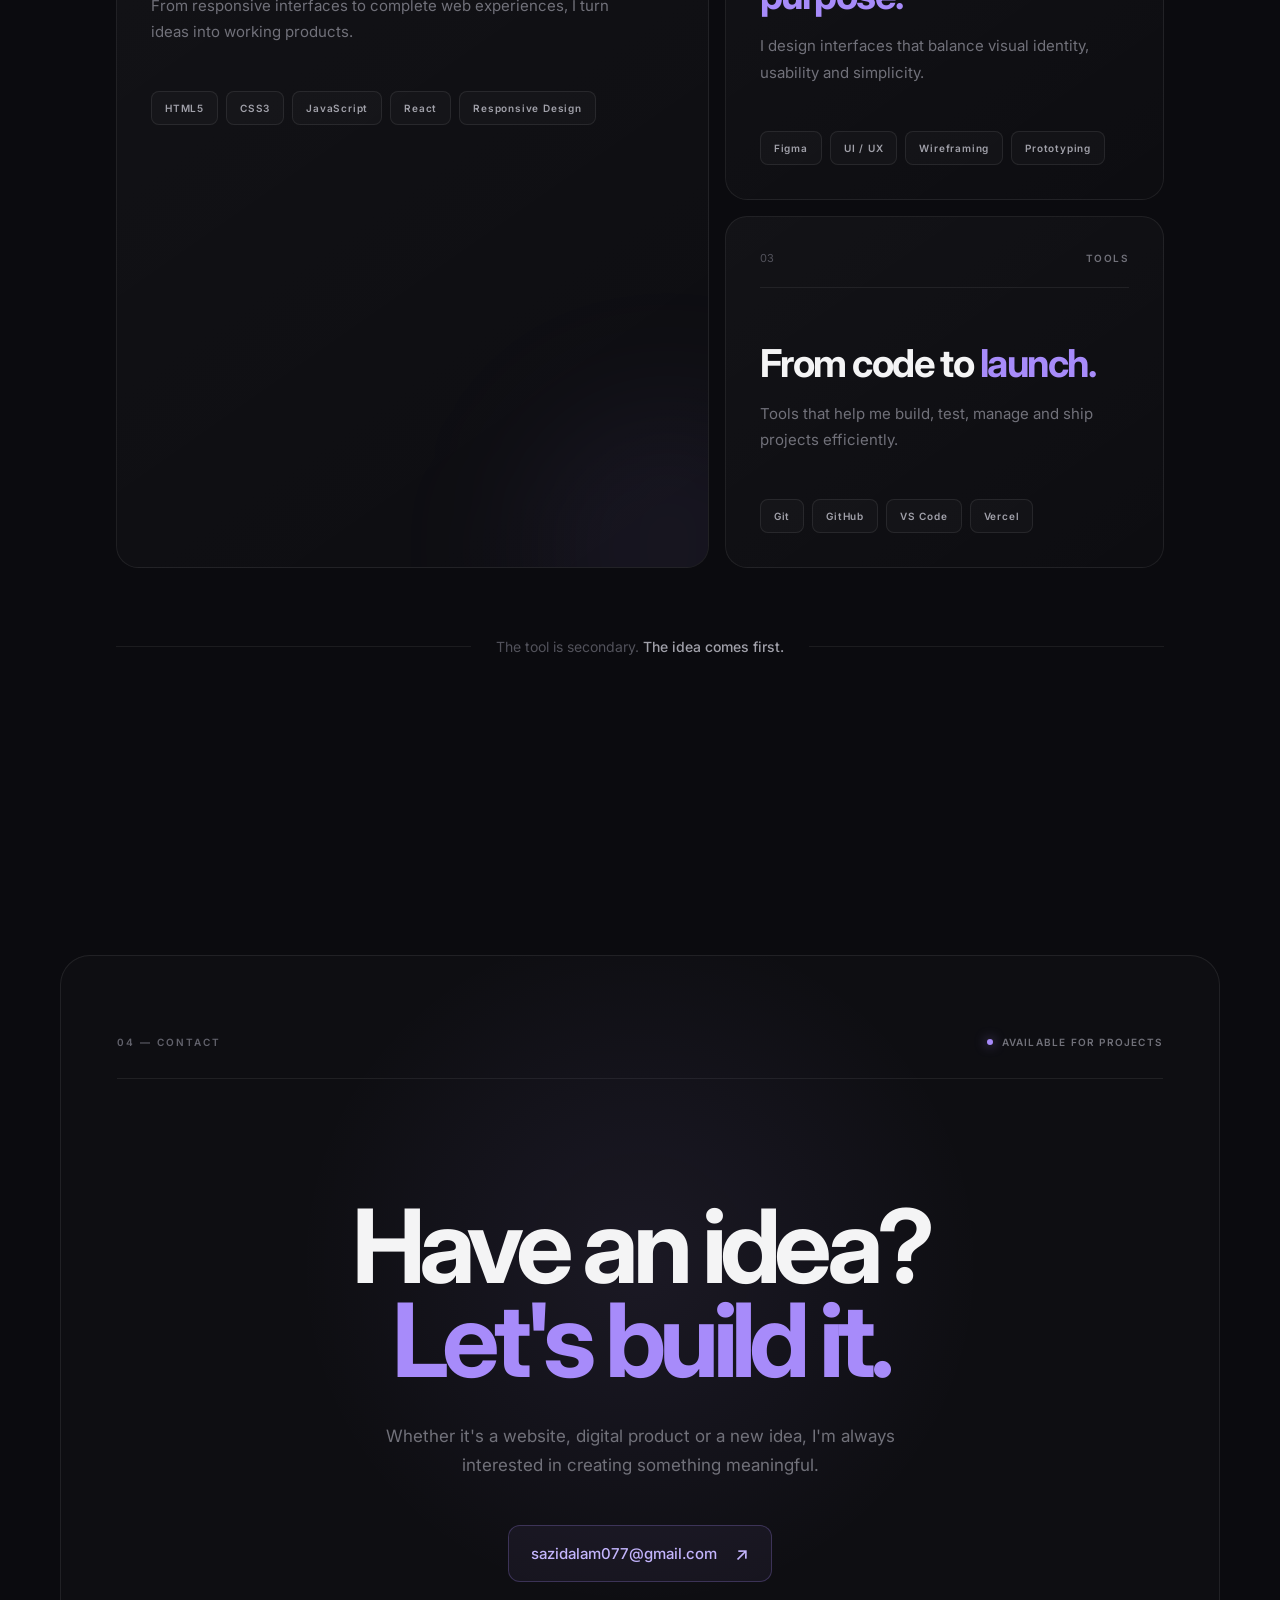
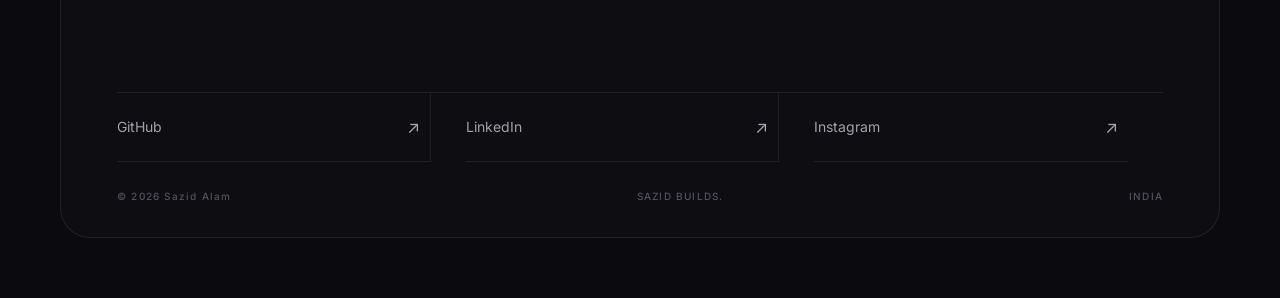
==== commit aac4324d: "Update index.html" ====
--- a/index.html
+++ b/index.html
@@ -1,145 +1,107 @@
 <!DOCTYPE html>
 <html lang="en">
 
+
 <head>
-
     <meta charset="UTF-8">
-
-    <meta
-        name="viewport"
-        content="width=device-width, initial-scale=1.0"
-    >
-
-    <!-- SEO -->
-    <meta
-        name="description"
-        content="Sazid Alam — Web Developer and Digital Product Builder creating modern websites and digital experiences."
-    >
-
-    <meta
-        name="keywords"
-        content="Sazid Alam, web developer, website developer, digital product builder, UI UX designer, frontend developer, India"
-    >
-
-    <meta
-        name="author"
-        content="Sazid Alam"
-    >
-
-    <meta
-        name="robots"
-        content="index, follow"
-    >
-
-
-    <!-- Theme -->
-    <meta
-        name="theme-color"
-        content="#0B0B0F"
-    >
-
-
-    <!-- Open Graph / Social Preview -->
-
-    <meta
-        property="og:title"
-        content="Sazid Builds — Web Developer & Digital Product Builder"
-    >
-
-    <meta
-        property="og:description"
-        content="I build digital products people actually enjoy using."
-    >
-
-    <meta
-        property="og:type"
-        content="website"
-    >
-
-    <meta
-        property="og:url"
-        content="https://sazidbuilds.in/"
-    >
-
-    <meta
-        property="og:image"
-        content="https://sazidbuilds.in/assets/images/og-preview.png"
-    >
-
-
-    <!-- Twitter / X Preview -->
-
-    <meta
-        name="twitter:card"
-        content="summary_large_image"
-    >
-
-    <meta
-        name="twitter:title"
-        content="Sazid Builds — Web Developer & Digital Product Builder"
-    >
-
-    <meta
-        name="twitter:description"
-        content="I build digital products people actually enjoy using."
-    >
-
-    <meta
-        name="twitter:image"
-        content="https://sazidbuilds.in/assets/images/og-preview.png"
-    >
-
-
-    <!-- Page -->
-
-    <title>
-        Sazid Builds — Web Developer & Digital Product Builder
-    </title>
-    <link
-    rel="canonical"
-    href="https://sazidbuilds.in/"
->
-
+    <meta name="viewport" content="width=device-width, initial-scale=1.0">
+
+    <!-- Primary SEO -->
+    <title>Sazid Alam | Web Developer & Digital Product Builder</title>
+
+    <meta name="description"
+        content="Sazid Alam is a web developer and digital product builder creating modern websites, user-focused interfaces and meaningful digital experiences.">
+
+    <meta name="author" content="Sazid Alam">
+    <meta name="robots" content="index, follow">
+    <meta name="theme-color" content="#0B0B0F">
+
+    <link rel="canonical" href="https://sazidbuilds.in/">
+
+    <!-- Open Graph / Facebook / LinkedIn -->
+    <meta property="og:type" content="website">
+    <meta property="og:site_name" content="Sazid Builds">
+    <meta property="og:title"
+        content="Sazid Alam | Web Developer & Digital Product Builder">
+    <meta property="og:description"
+        content="Explore the portfolio, projects and digital experiences built by Sazid Alam.">
+    <meta property="og:url" content="https://sazidbuilds.in/">
+    <meta property="og:image"
+        content="https://sazidbuilds.in/assets/images/og-preview.png">
+    <meta property="og:image:alt"
+        content="Sazid Alam - Web Developer and Digital Product Builder">
+    <meta property="og:locale" content="en_IN">
+
+    <!-- Twitter / X -->
+    <meta name="twitter:card" content="summary_large_image">
+    <meta name="twitter:title"
+        content="Sazid Alam | Web Developer & Digital Product Builder">
+    <meta name="twitter:description"
+        content="Explore the portfolio, projects and digital experiences built by Sazid Alam.">
+    <meta name="twitter:image"
+        content="https://sazidbuilds.in/assets/images/og-preview.png">
+
+    <!-- Person and Website Structured Data -->
+    <script type="application/ld+json">
+    {
+      "@context": "https://schema.org",
+      "@graph": [
+        {
+          "@type": "Person",
+          "@id": "https://sazidbuilds.in/#person",
+          "name": "Sazid Alam",
+          "url": "https://sazidbuilds.in/",
+          "image": "https://sazidbuilds.in/assets/images/sazid.jpeg",
+          "jobTitle": "Web Developer and Digital Product Builder",
+          "description": "Sazid Alam is a web developer and digital product builder interested in modern websites, frontend development, UI/UX design and digital products.",
+          "sameAs": [
+            "https://github.com/sazidalam077-svg",
+            "https://www.linkedin.com/in/sazid-alam-04b32231a/",
+            "https://www.instagram.com/being_yawn_/"
+          ],
+          "knowsAbout": [
+            "Web Development",
+            "Frontend Development",
+            "JavaScript",
+            "React",
+            "HTML",
+            "CSS",
+            "UI/UX Design",
+            "Digital Product Development"
+          ]
+        },
+        {
+          "@type": "WebSite",
+          "@id": "https://sazidbuilds.in/#website",
+          "url": "https://sazidbuilds.in/",
+          "name": "Sazid Builds",
+          "description": "Personal portfolio of Sazid Alam, Web Developer and Digital Product Builder.",
+          "publisher": {
+            "@id": "https://sazidbuilds.in/#person"
+          },
+          "inLanguage": "en"
+        }
+      ]
+    }
+    </script>
 
     <!-- Favicon -->
-
-    <link
-    rel="icon"
-    type="image/svg+xml"
-    href="assets/icons/favicon.svg"
->
-
-
-    <!-- Preconnect -->
-
-    <link
-        rel="preconnect"
-        href="https://fonts.googleapis.com"
-    >
-
-    <link
-        rel="preconnect"
-        href="https://fonts.gstatic.com"
-        crossorigin
-    >
-
-
-    <!-- Font -->
+    <link rel="icon" type="image/svg+xml"
+        href="/assets/icons/favicon.svg">
+
+    <!-- Font Optimization -->
+    <link rel="preconnect" href="https://fonts.googleapis.com">
+    <link rel="preconnect" href="https://fonts.gstatic.com" crossorigin>
 
     <link
         href="https://fonts.googleapis.com/css2?family=Inter:wght@400;500;600;700;800&display=swap"
-        rel="stylesheet"
-    >
-
-
-    <!-- Main stylesheet -->
-
-    <link
-        rel="stylesheet"
-        href="style.css"
-    >
+        rel="stylesheet">
+
+    <!-- Main Stylesheet -->
+    <link rel="stylesheet" href="/style.css">
 
 </head>
+
 
 
 <body>
@@ -231,10 +193,11 @@
 
 
                 <h1>
-                    I build
-                    <span class="gradient-text">digital products</span>
-                    people actually enjoy using.
-                </h1>
+    I'm Sazid Alam.
+    I build
+    <span class="gradient-text">digital products</span>
+    people actually enjoy using.
+</h1>
 
 
                <p class="hero-description">
